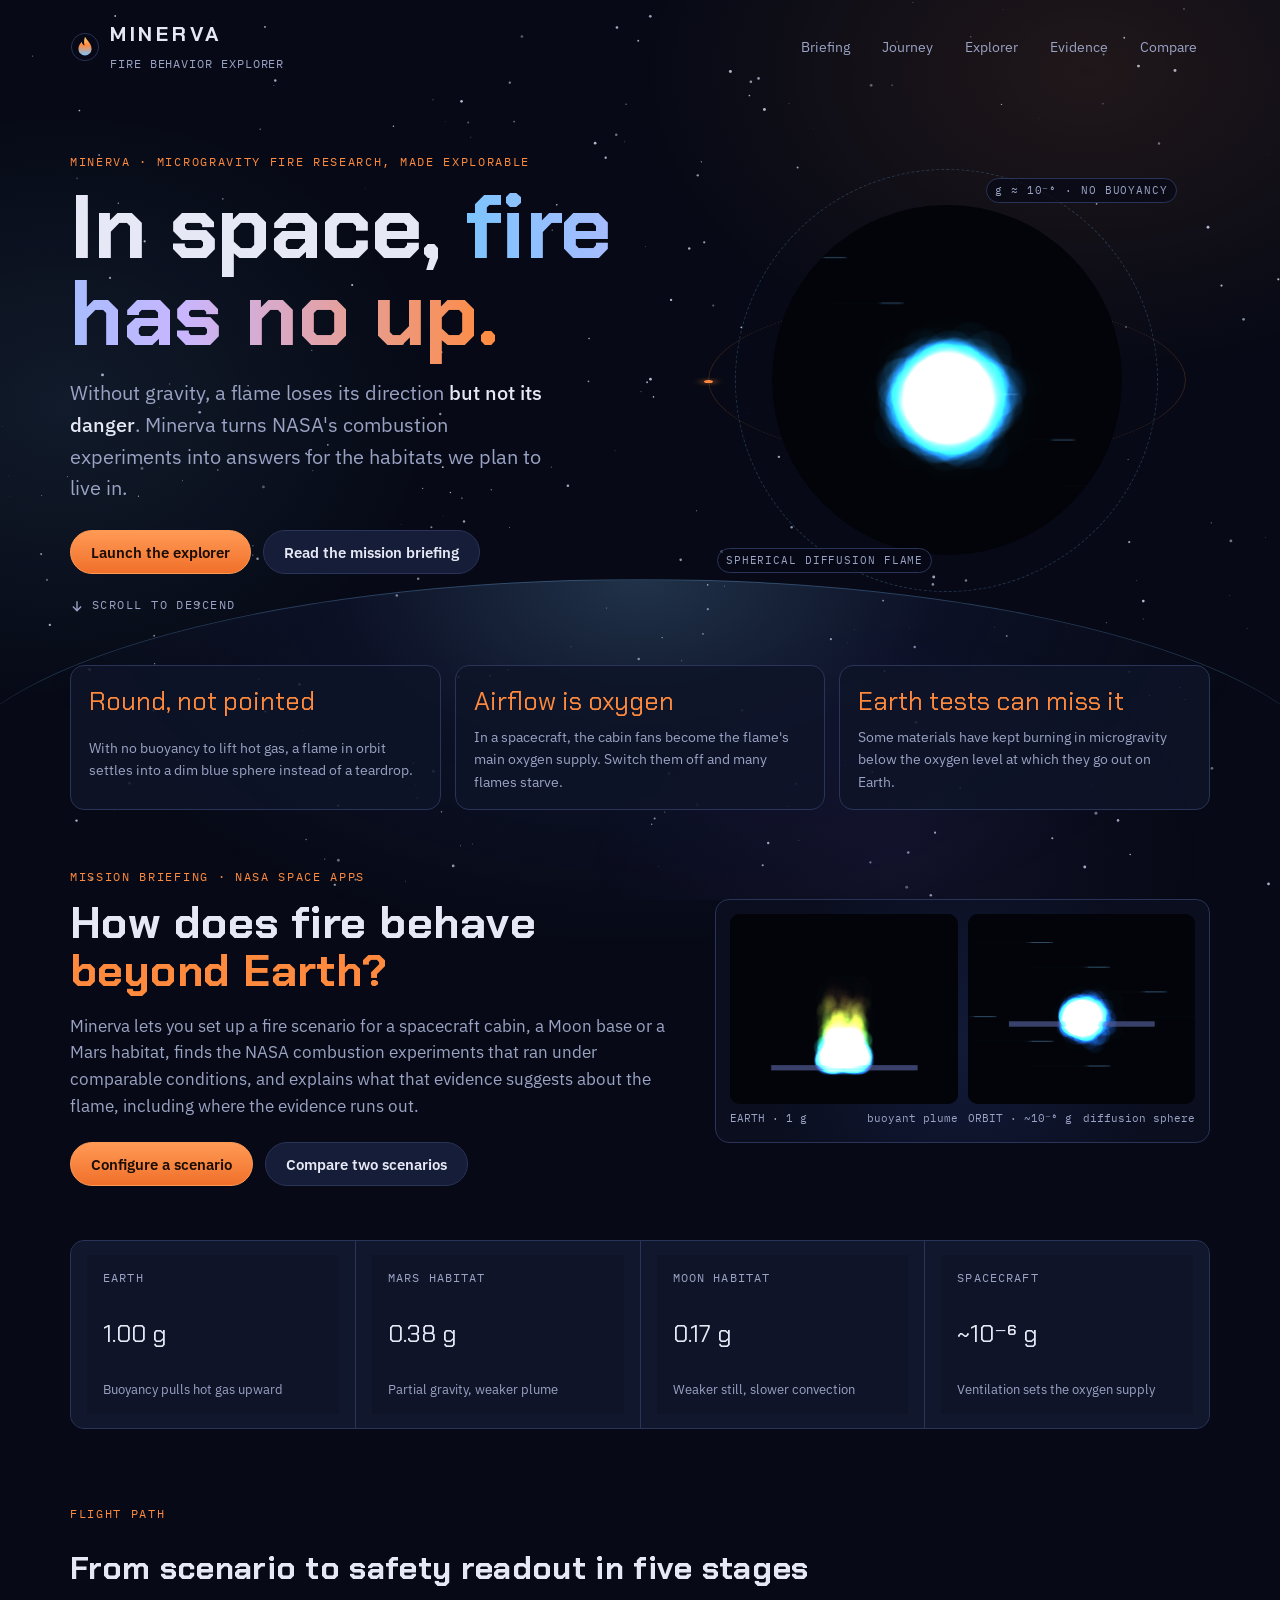
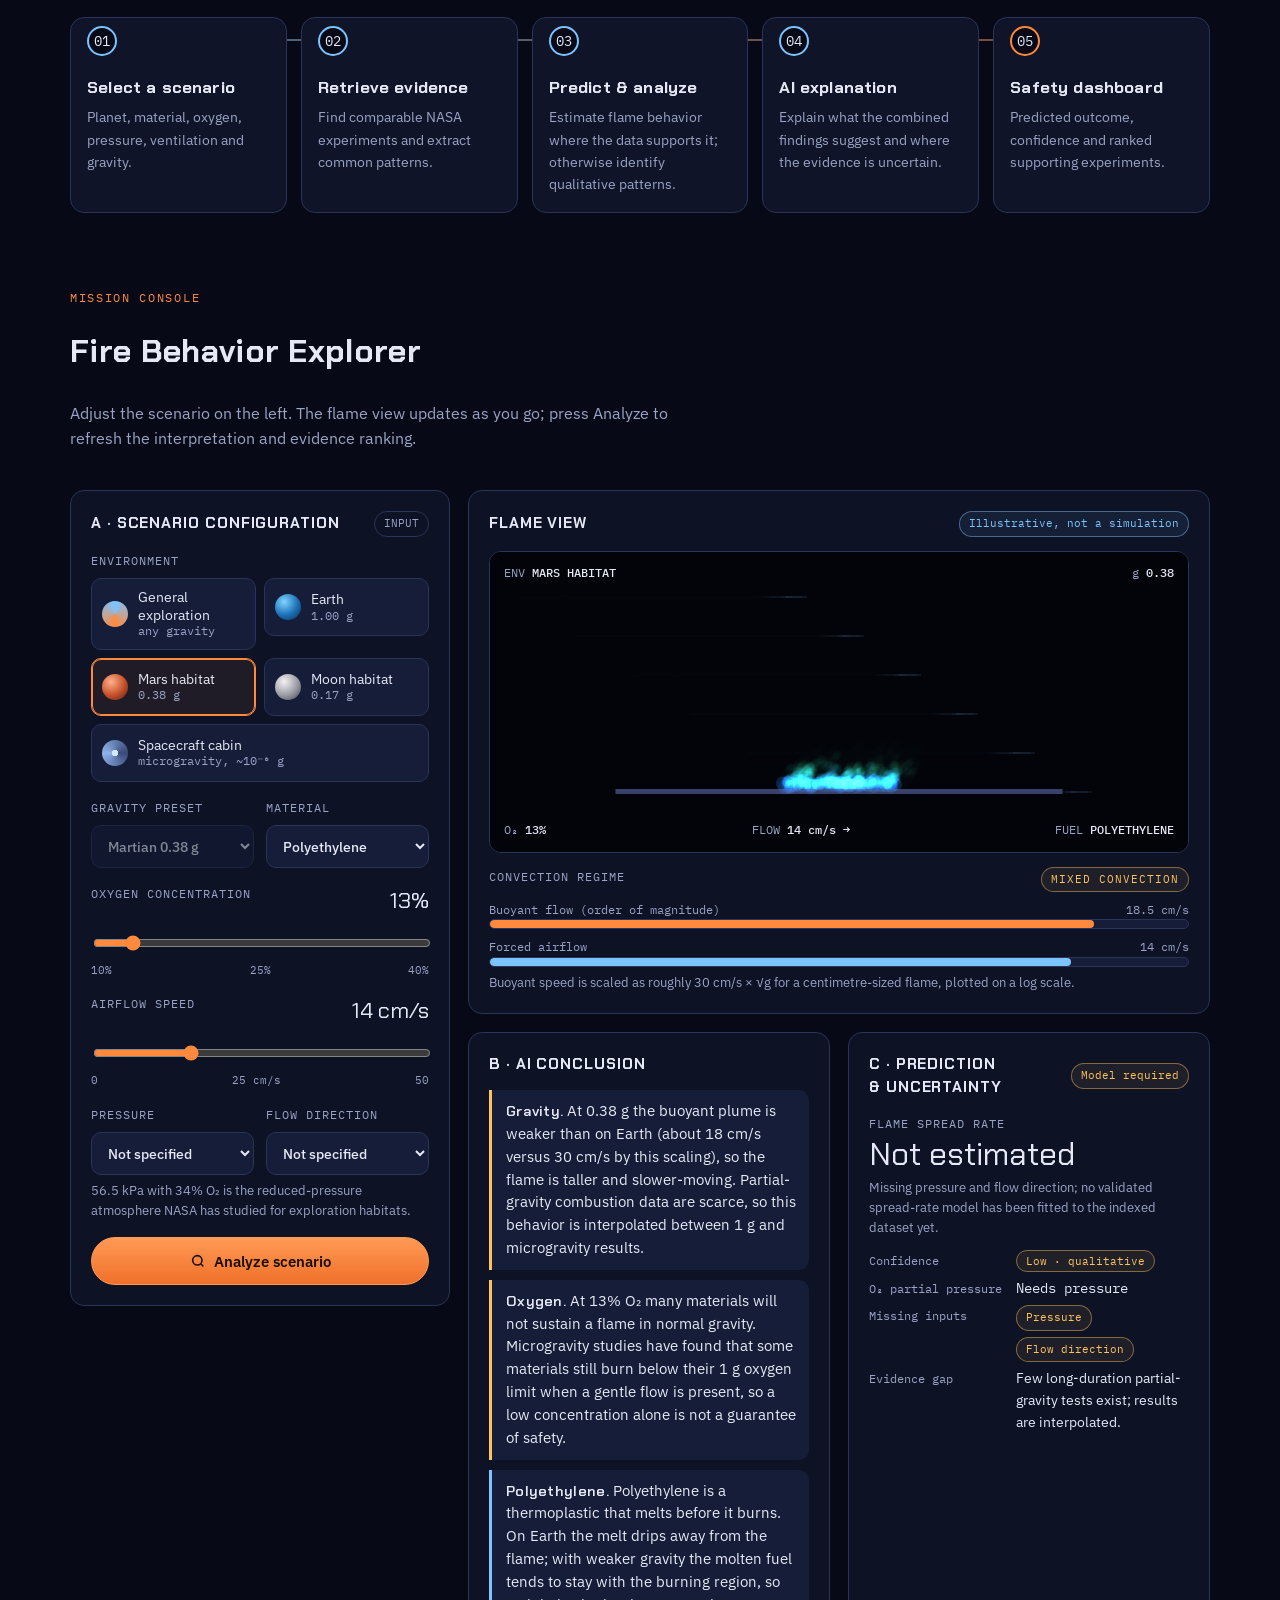
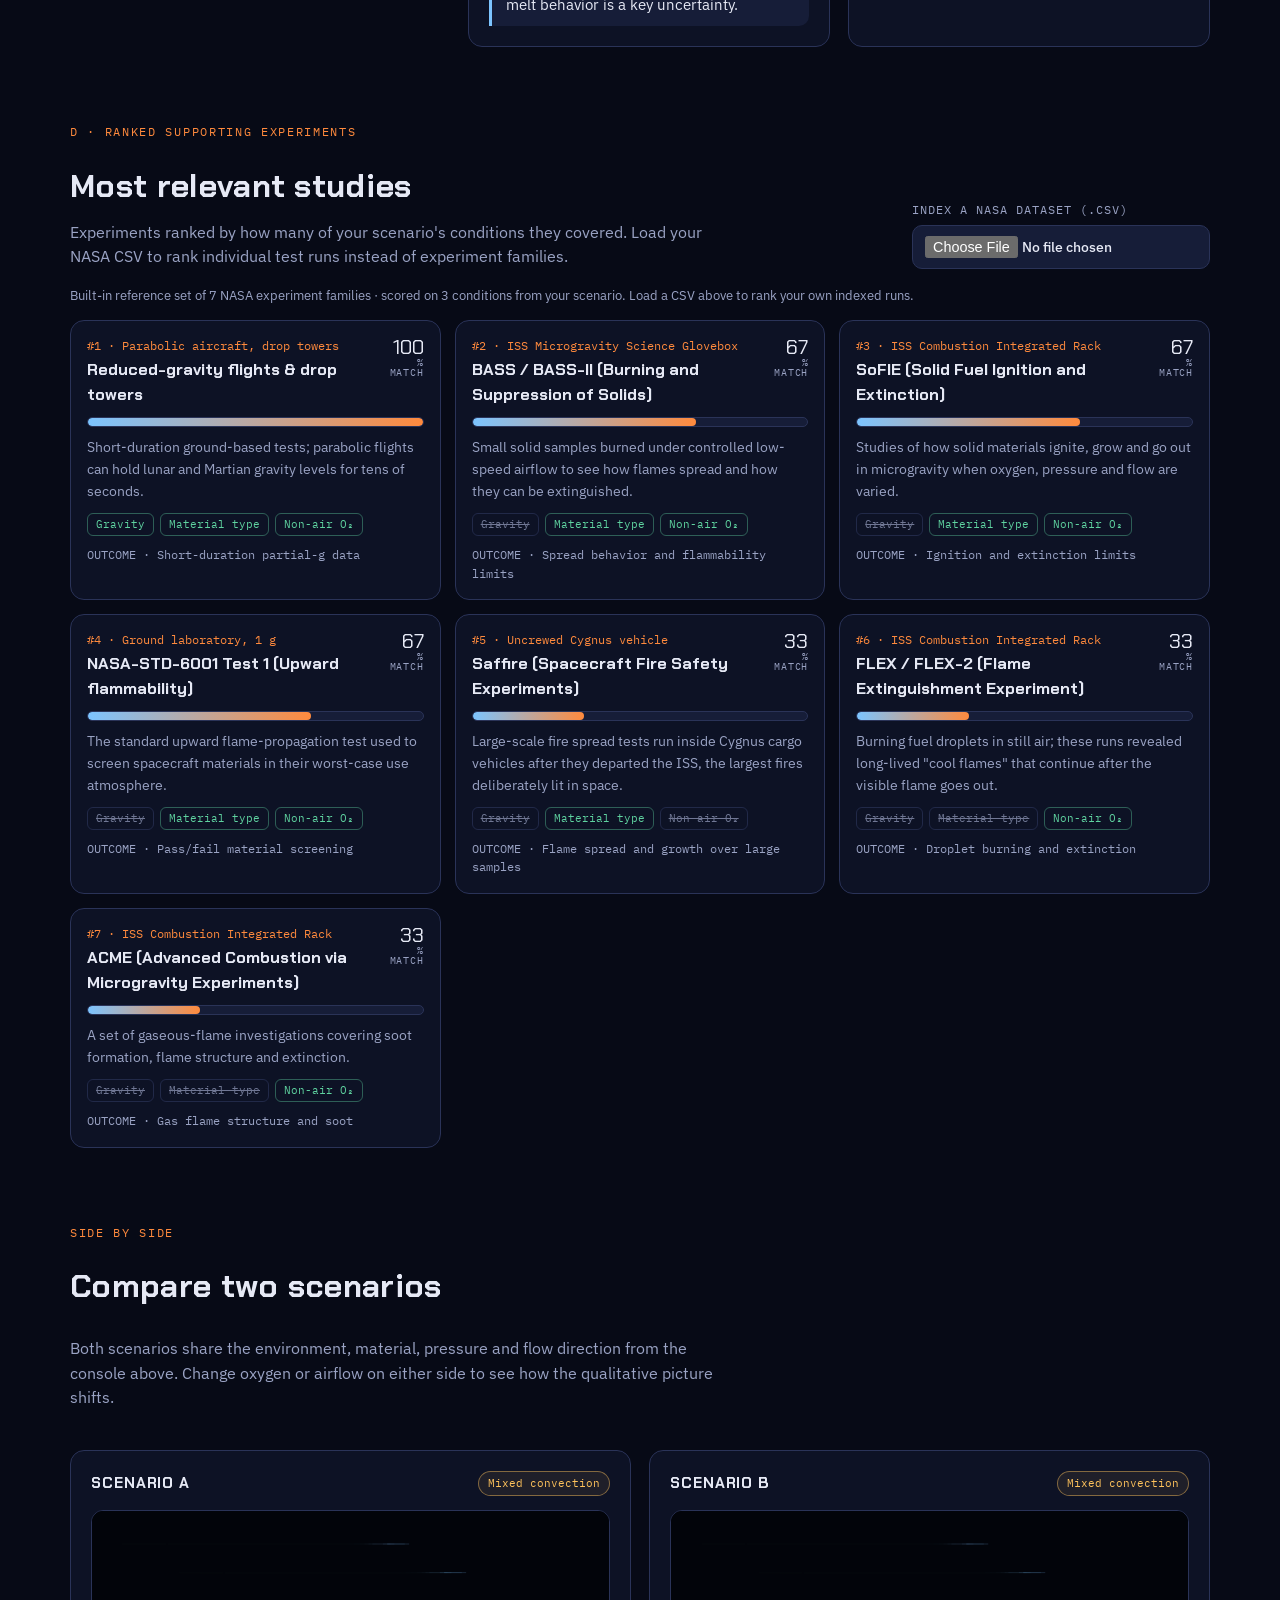
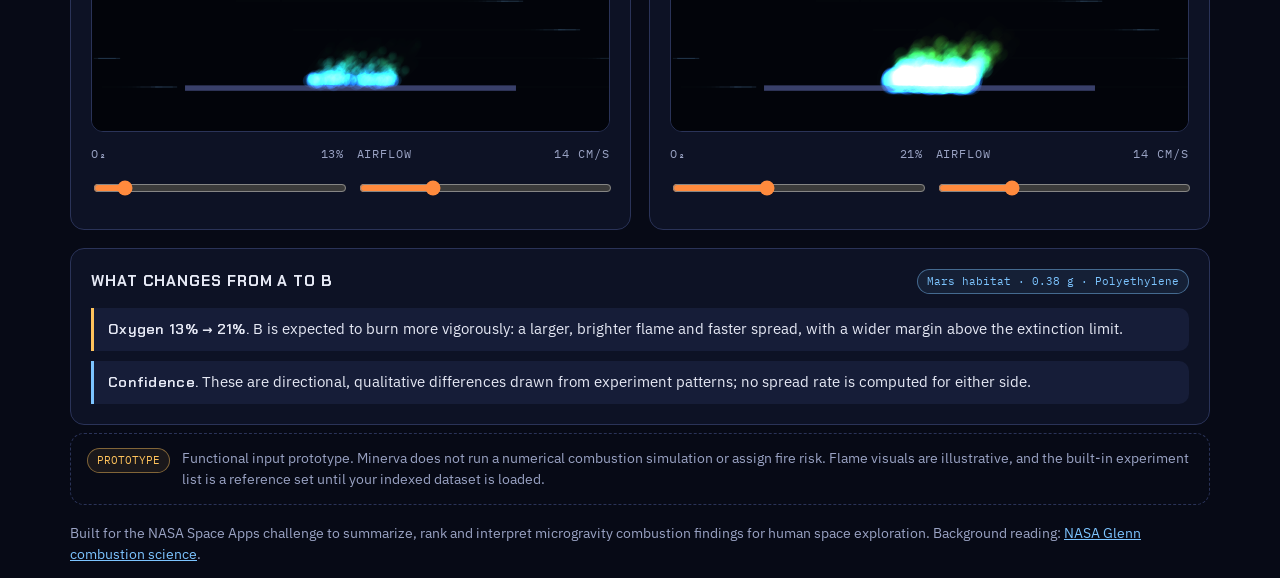
==== IGNIS website/index.html @ bf968550 "init" ====
<!DOCTYPE html>
<html lang="en">
<head>
<meta charset="utf-8">
<meta name="viewport" content="width=device-width, initial-scale=1">
<title>Minerva Fire Behavior Explorer</title>
<link rel="preconnect" href="https://fonts.googleapis.com">
<link rel="preconnect" href="https://fonts.gstatic.com" crossorigin>
<link href="https://fonts.googleapis.com/css2?family=Chakra+Petch:wght@500;600;700&family=IBM+Plex+Sans:wght@400;500;600&family=IBM+Plex+Mono:wght@400;500&display=swap" rel="stylesheet">
<link rel="stylesheet" href="css/styles.css">
</head>
<body>
<canvas id="stars" aria-hidden="true"></canvas>
<div class="nebula" aria-hidden="true"></div>

<header class="wrap">
  <nav class="nav" aria-label="Main">
    <a class="brand" href="#top" id="top">
      <svg width="30" height="30" viewBox="0 0 32 32" aria-hidden="true"><defs><linearGradient id="fg" x1="0" y1="1" x2="0" y2="0"><stop offset="0" stop-color="#7cc4ff"/><stop offset=".55" stop-color="#ff8a3d"/><stop offset="1" stop-color="#ffd27a"/></linearGradient></defs><circle cx="16" cy="16" r="14.5" fill="none" stroke="#2a3358"/><path d="M16 5c3 5 7 7.5 7 13a7 7 0 0 1-14 0c0-3.6 2-5.6 3.5-7.6.5 2.4 1.6 3.6 3 4.1C14.6 11.2 15 8 16 5z" fill="url(#fg)"/></svg>
      <span><b>MINERVA</b><br><small>FIRE BEHAVIOR EXPLORER</small></span>
    </a>
    <ul>
      <li><a href="#briefing">Briefing</a></li>
      <li><a href="#journey">Journey</a></li>
      <li><a href="#explorer">Explorer</a></li>
      <li><a href="#evidence">Evidence</a></li>
      <li><a href="#compare">Compare</a></li>
    </ul>
  </nav>
</header>

<main class="wrap">
  <section class="landing" id="landing" aria-labelledby="landing-h" style="padding-top:48px">
    <div class="horizon" aria-hidden="true"></div>
    <div>
      <p class="eyebrow">Minerva · Microgravity fire research, made explorable</p>
      <h1 id="landing-h">In space, <em>fire has no&nbsp;up.</em></h1>
      <p class="sub">Without gravity, a flame loses its direction <strong>but not its danger</strong>. Minerva turns NASA's combustion experiments into answers for the habitats we plan to live in.</p>
      <div class="hero-cta">
        <a class="btn primary" href="#explorer">Launch the explorer</a>
        <a class="btn" href="#briefing">Read the mission briefing</a>
      </div>
      <a class="scroll-cue" href="#briefing"><svg width="14" height="14" viewBox="0 0 24 24" fill="none" stroke="currentColor" stroke-width="2.4" aria-hidden="true"><path d="M12 4v16M5 13l7 7 7-7"/></svg>SCROLL TO DESCEND</a>
    </div>
    <div class="orbit-stage" role="img" aria-label="Animated spherical blue flame, the shape a flame takes in microgravity">
      <div class="ring r2"></div><div class="ring r1"></div><div class="ring r3"></div>
      <canvas id="landingFlame"></canvas>
      <span class="stage-label a">g ≈ 10⁻⁶ · NO BUOYANCY</span>
      <span class="stage-label b">SPHERICAL DIFFUSION FLAME</span>
    </div>
  </section>

  <div class="facts" role="list" aria-label="Why fire behaves differently in space">
    <div class="fact" role="listitem"><span class="n">Round, not pointed</span><p>With no buoyancy to lift hot gas, a flame in orbit settles into a dim blue sphere instead of a teardrop.</p></div>
    <div class="fact" role="listitem"><span class="n">Airflow is oxygen</span><p>In a spacecraft, the cabin fans become the flame's main oxygen supply. Switch them off and many flames starve.</p></div>
    <div class="fact" role="listitem"><span class="n">Earth tests can miss it</span><p>Some materials have kept burning in microgravity below the oxygen level at which they go out on Earth.</p></div>
  </div>

  <div class="hero" id="briefing">
    <div>
      <p class="eyebrow">Mission briefing · NASA Space Apps</p>
      <h2 class="h1like">How does fire behave <span>beyond Earth?</span></h2>
      <p class="lede">Minerva lets you set up a fire scenario for a spacecraft cabin, a Moon base or a Mars habitat, finds the NASA combustion experiments that ran under comparable conditions, and explains what that evidence suggests about the flame, including where the evidence runs out.</p>
      <div class="hero-cta">
        <a class="btn primary" href="#explorer">Configure a scenario</a>
        <a class="btn" href="#compare">Compare two scenarios</a>
      </div>
    </div>
    <div class="hero-viz" aria-label="Illustration comparing a candle-like flame on Earth with a spherical flame in microgravity">
      <figure><canvas id="heroEarth"></canvas><figcaption><span>EARTH · 1 g</span><span>buoyant plume</span></figcaption></figure>
      <figure><canvas id="heroMicro"></canvas><figcaption><span>ORBIT · ~10⁻⁶ g</span><span>diffusion sphere</span></figcaption></figure>
    </div>
  </div>

  <div class="telemetry" role="list" aria-label="Gravity presets">
    <div role="listitem"><div class="k">Earth</div><div class="v mono">1.00 g</div><div class="s">Buoyancy pulls hot gas upward</div></div>
    <div role="listitem"><div class="k">Mars habitat</div><div class="v mono">0.38 g</div><div class="s">Partial gravity, weaker plume</div></div>
    <div role="listitem"><div class="k">Moon habitat</div><div class="v mono">0.17 g</div><div class="s">Weaker still, slower convection</div></div>
    <div role="listitem"><div class="k">Spacecraft</div><div class="v mono">~10⁻⁶ g</div><div class="s">Ventilation sets the oxygen supply</div></div>
  </div>

  <section id="journey" aria-labelledby="journey-h">
    <div class="sec-head">
      <p class="eyebrow">Flight path</p>
      <h2 id="journey-h">From scenario to safety readout in five stages</h2>
    </div>
    <ol class="journey">
      <li><span class="node">01</span><h3>Select a scenario</h3><p>Planet, material, oxygen, pressure, ventilation and gravity.</p></li>
      <li><span class="node">02</span><h3>Retrieve evidence</h3><p>Find comparable NASA experiments and extract common patterns.</p></li>
      <li><span class="node">03</span><h3>Predict &amp; analyze</h3><p>Estimate flame behavior where the data supports it; otherwise identify qualitative patterns.</p></li>
      <li><span class="node">04</span><h3>AI explanation</h3><p>Explain what the combined findings suggest and where the evidence is uncertain.</p></li>
      <li><span class="node">05</span><h3>Safety dashboard</h3><p>Predicted outcome, confidence and ranked supporting experiments.</p></li>
    </ol>
  </section>

  <section id="explorer" aria-labelledby="explorer-h">
    <div class="sec-head">
      <p class="eyebrow">Mission console</p>
      <h2 id="explorer-h">Fire Behavior Explorer</h2>
      <p class="lede">Adjust the scenario on the left. The flame view updates as you go; press Analyze to refresh the interpretation and evidence ranking.</p>
    </div>

    <div class="console">
      <form class="panel" id="scenario" aria-labelledby="cfg-h">
        <div class="panel-title"><h3 id="cfg-h">A · Scenario configuration</h3><span class="tag">INPUT</span></div>

        <fieldset>
          <legend>Environment</legend>
          <div class="envs">
            <div class="env"><input type="radio" name="env" id="env-general" value="general"><label for="env-general"><span class="orb gen"></span><span>General exploration<small>any gravity</small></span></label></div>
            <div class="env"><input type="radio" name="env" id="env-earth" value="earth"><label for="env-earth"><span class="orb earth"></span><span>Earth<small>1.00 g</small></span></label></div>
            <div class="env"><input type="radio" name="env" id="env-mars" value="mars" checked><label for="env-mars"><span class="orb mars"></span><span>Mars habitat<small>0.38 g</small></span></label></div>
            <div class="env"><input type="radio" name="env" id="env-moon" value="moon"><label for="env-moon"><span class="orb moon"></span><span>Moon habitat<small>0.17 g</small></span></label></div>
            <div class="env" style="grid-column:1/-1"><input type="radio" name="env" id="env-craft" value="craft"><label for="env-craft"><span class="orb craft"></span><span>Spacecraft cabin<small>microgravity, ~10⁻⁶ g</small></span></label></div>
          </div>
        </fieldset>

        <div class="row">
          <div>
            <label class="lbl" for="gravity">Gravity preset</label>
            <select id="gravity" disabled>
              <option value="0.000001">Microgravity ~10⁻⁶ g</option>
              <option value="0.166">Lunar 0.17 g</option>
              <option value="0.38" selected>Martian 0.38 g</option>
              <option value="1">Earth 1.00 g</option>
            </select>
          </div>
          <div>
            <label class="lbl" for="material">Material</label>
            <select id="material">
              <option value="pe" selected>Polyethylene</option>
              <option value="pmma">PMMA (acrylic)</option>
              <option value="sibal">Cotton-fiberglass fabric</option>
              <option value="nomex">Nomex fabric</option>
              <option value="paper">Filter paper</option>
              <option value="silicone">Silicone rubber</option>
              <option value="droplet">Liquid fuel droplet</option>
              <option value="gas">Gaseous fuel jet</option>
            </select>
          </div>
        </div>

        <fieldset style="margin-top:16px">
          <label class="lbl" for="o2"><span>Oxygen concentration</span><span class="readout mono" id="o2v">13%</span></label>
          <input type="range" id="o2" min="10" max="40" step="1" value="13">
          <div class="scale"><span>10%</span><span>25%</span><span>40%</span></div>
        </fieldset>

        <fieldset>
          <label class="lbl" for="flow"><span>Airflow speed</span><span class="readout mono" id="flowv">14 cm/s</span></label>
          <input type="range" id="flow" min="0" max="50" step="1" value="14">
          <div class="scale"><span>0</span><span>25 cm/s</span><span>50</span></div>
        </fieldset>

        <div class="row">
          <div>
            <label class="lbl" for="pressure">Pressure</label>
            <select id="pressure">
              <option value="" selected>Not specified</option>
              <option value="101.3">101.3 kPa · 14.7 psi</option>
              <option value="70.3">70.3 kPa · 10.2 psi</option>
              <option value="56.5">56.5 kPa · 8.2 psi</option>
            </select>
          </div>
          <div>
            <label class="lbl" for="dir">Flow direction</label>
            <select id="dir">
              <option value="" selected>Not specified</option>
              <option value="concurrent">Concurrent (with spread)</option>
              <option value="opposed">Opposed (against spread)</option>
              <option value="quiescent">Quiescent (no forced flow)</option>
            </select>
          </div>
        </div>
        <p class="hint">56.5 kPa with 34% O₂ is the reduced-pressure atmosphere NASA has studied for exploration habitats.</p>

        <button type="submit" class="btn primary" id="analyze" style="margin-top:16px">
          <svg width="16" height="16" viewBox="0 0 24 24" fill="none" stroke="currentColor" stroke-width="2.4" aria-hidden="true"><circle cx="11" cy="11" r="7"/><path d="m20 20-3.5-3.5"/></svg>
          Analyze scenario
        </button>
      </form>

      <div class="right-col" id="results">
        <div class="panel">
          <div class="panel-title"><h3>Flame view</h3><span class="tag info">Illustrative, not a simulation</span></div>
          <div class="viewport">
            <canvas id="mainFlame"></canvas>
            <div class="hud">
              <div class="top"><span>ENV <b id="hudEnv">MARS HABITAT</b></span><span>g <b id="hudG">0.38</b></span></div>
              <div class="bot"><span>O₂ <b id="hudO2">13%</b></span><span>FLOW <b id="hudFlow">14 cm/s →</b></span><span>FUEL <b id="hudMat">POLYETHYLENE</b></span></div>
            </div>
          </div>
          <div class="regime">
            <div class="lbl" style="margin:0"><span>Convection regime</span><span class="tag" id="regimeTag">—</span></div>
            <div class="bars">
              <div><div class="lbl"><span>Buoyant flow (order of magnitude)</span><span class="mono" id="ubv">—</span></div><div class="bar"><i id="ubBar" style="background:var(--flame)"></i></div></div>
              <div><div class="lbl"><span>Forced airflow</span><span class="mono" id="ufv">—</span></div><div class="bar"><i id="ufBar" style="background:var(--plasma)"></i></div></div>
            </div>
            <p class="hint">Buoyant speed is scaled as roughly 30 cm/s × √g for a centimetre-sized flame, plotted on a log scale.</p>
          </div>
        </div>

        <div class="split">
          <div class="panel interp">
            <div class="panel-title"><h3>B · AI conclusion</h3><span class="tag warn stale">Inputs changed · re-run</span></div>
            <ul id="interp"></ul>
          </div>
          <div class="panel">
            <div class="panel-title"><h3>C · Prediction &amp; uncertainty</h3><span class="tag warn">Model required</span></div>
            <div id="predict-body">
              <div class="lbl" style="margin:0">Flame spread rate</div>
              <div class="big">Not estimated</div>
              <p class="hint" id="predReason" style="margin:0"></p>
              <dl class="kv">
                <dt>Confidence</dt><dd><span class="tag" id="confTag">—</span></dd>
                <dt>O₂ partial pressure</dt><dd class="mono" id="ppo2">—</dd>
                <dt>Missing inputs</dt><dd><div class="chips" id="missing"></div></dd>
                <dt>Evidence gap</dt><dd id="gap">—</dd>
              </dl>
            </div>
          </div>
        </div>
      </div>
    </div>
  </section>

  <section id="evidence" aria-labelledby="evidence-h">
    <div class="evidence-head">
      <div class="sec-head" style="margin:0">
        <p class="eyebrow">D · Ranked supporting experiments</p>
        <h2 id="evidence-h">Most relevant studies</h2>
        <p class="lede" style="margin:0">Experiments ranked by how many of your scenario's conditions they covered. Load your NASA CSV to rank individual test runs instead of experiment families.</p>
      </div>
      <div class="upload">
        <label class="lbl" for="csv" style="margin:0">Index a NASA dataset (.csv)</label>
        <input type="file" id="csv" accept=".csv,text/csv">
      </div>
    </div>
    <p class="source-note" id="sourceNote"></p>
    <div class="cards" id="cards"></div>
  </section>

  <section id="compare" aria-labelledby="compare-h">
    <div class="sec-head">
      <p class="eyebrow">Side by side</p>
      <h2 id="compare-h">Compare two scenarios</h2>
      <p class="lede">Both scenarios share the environment, material, pressure and flow direction from the console above. Change oxygen or airflow on either side to see how the qualitative picture shifts.</p>
    </div>
    <div class="compare">
      <div class="panel">
        <div class="panel-title"><h3>Scenario A</h3><span class="tag" id="cmpTagA">—</span></div>
        <div class="viewport"><canvas id="flameA"></canvas></div>
        <div class="cmp-controls">
          <div><label class="lbl" for="o2A"><span>O₂</span><span class="mono" id="o2Av">13%</span></label><input type="range" id="o2A" min="10" max="40" value="13"></div>
          <div><label class="lbl" for="flowA"><span>Airflow</span><span class="mono" id="flowAv">14 cm/s</span></label><input type="range" id="flowA" min="0" max="50" value="14"></div>
        </div>
      </div>
      <div class="panel">
        <div class="panel-title"><h3>Scenario B</h3><span class="tag" id="cmpTagB">—</span></div>
        <div class="viewport"><canvas id="flameB"></canvas></div>
        <div class="cmp-controls">
          <div><label class="lbl" for="o2B"><span>O₂</span><span class="mono" id="o2Bv">21%</span></label><input type="range" id="o2B" min="10" max="40" value="21"></div>
          <div><label class="lbl" for="flowB"><span>Airflow</span><span class="mono" id="flowBv">14 cm/s</span></label><input type="range" id="flowB" min="0" max="50" value="14"></div>
        </div>
      </div>
    </div>
    <div class="panel delta interp">
      <div class="panel-title"><h3>What changes from A to B</h3><span class="tag info" id="cmpEnv">—</span></div>
      <ul id="delta"></ul>
    </div>
  </section>
</main>

<footer class="wrap">
  <div class="disclaimer">
    <span class="tag warn">PROTOTYPE</span>
    <span>Functional input prototype. Minerva does not run a numerical combustion simulation or assign fire risk. Flame visuals are illustrative, and the built-in experiment list is a reference set until your indexed dataset is loaded.</span>
  </div>
  <p>Built for the NASA Space Apps challenge to summarize, rank and interpret microgravity combustion findings for human space exploration. Background reading: <a href="https://www.nasa.gov/glenn/research/combustion-science/">NASA Glenn combustion science</a>.</p>
</footer>

<script src="js/app.js"></script>
</body>
</html>
---- IGNIS website/css/styles.css ----
/* Layout idea: a mission-control console floating in deep space — telemetry strip, flight-path journey, then a two-column console (controls | viewport + readouts). */
:root{
  --void:#070a16;          /* page background, deep space */
  --hull:#0f1428;          /* panel fill */
  --hull-2:#161d38;        /* raised fill */
  --line:#2a3358;          /* panel borders */
  --ink:#e6e9f5;           /* primary text */
  --ink-dim:#9aa3c4;       /* secondary text */
  --flame:#ff8a3d;         /* accent: flame */
  --plasma:#7cc4ff;        /* accent: microgravity blue flame */
  --ok:#5fd3a0; --warn:#ffc35c; --crit:#ff6b6b;
  --font-display:"Chakra Petch","Segoe UI",system-ui,sans-serif;
  --font-body:"IBM Plex Sans","Segoe UI",system-ui,sans-serif;
  --font-mono:"IBM Plex Mono",ui-monospace,"SFMono-Regular",Consolas,monospace;
  --r:14px;
  color-scheme:dark;
}
*{box-sizing:border-box}
html,body{margin:0}
body{background:var(--void);color:var(--ink);font-family:var(--font-body);font-size:16px;line-height:1.55;overflow-x:hidden}
#stars{position:fixed;inset:0;width:100%;height:100%;z-index:0;pointer-events:none}
.nebula{position:fixed;inset:0;z-index:0;pointer-events:none;
  background:
   radial-gradient(60vw 40vw at 85% 8%, rgba(255,138,61,.10), transparent 60%),
   radial-gradient(50vw 40vw at 5% 45%, rgba(124,196,255,.09), transparent 60%),
   radial-gradient(40vw 30vw at 70% 95%, rgba(150,110,255,.08), transparent 60%);}
main,header,footer{position:relative;z-index:1}
.wrap{max-width:1180px;margin:0 auto;padding:0 20px}
a{color:var(--plasma)}
h1,h2,h3{font-family:var(--font-display);text-wrap:balance;margin:0;letter-spacing:.01em}
h2{font-size:clamp(1.5rem,2.6vw,2rem)}
h3{font-size:1.05rem}
.mono{font-family:var(--font-mono);font-variant-numeric:tabular-nums}
.eyebrow{font-family:var(--font-mono);font-size:.75rem;letter-spacing:.14em;text-transform:uppercase;color:var(--flame)}
.lede{color:var(--ink-dim);max-width:65ch}
:focus-visible{outline:2px solid var(--plasma);outline-offset:2px;border-radius:6px}

/* Nav */
.nav{display:flex;align-items:center;justify-content:space-between;gap:16px;padding:18px 0;flex-wrap:wrap}
.brand{display:flex;align-items:center;gap:10px;text-decoration:none;color:var(--ink)}
.brand b{font-family:var(--font-display);font-size:1.3rem;letter-spacing:.18em}
.brand small{font-family:var(--font-mono);color:var(--ink-dim);font-size:.72rem;letter-spacing:.08em}
.nav ul{display:flex;gap:6px;list-style:none;margin:0;padding:0;flex-wrap:wrap}
.nav ul a{color:var(--ink-dim);text-decoration:none;font-size:.9rem;padding:6px 12px;border-radius:999px;border:1px solid transparent}
.nav ul a:hover{color:var(--ink);border-color:var(--line)}

/* Hero */
.hero{display:grid;grid-template-columns:1.1fr .9fr;gap:40px;align-items:center;padding:36px 0 28px}
.hero h1{font-size:clamp(2.2rem,5vw,3.6rem);line-height:1.05}
.hero h1 span{color:var(--flame)}
.hero p{font-size:1.08rem}
.hero p.eyebrow{font-size:.75rem}
.hero-cta{display:flex;gap:12px;flex-wrap:wrap;margin-top:22px}
.btn{font:600 .95rem var(--font-body);border-radius:999px;padding:11px 20px;cursor:pointer;border:1px solid var(--line);background:var(--hull-2);color:var(--ink);text-decoration:none;display:inline-flex;align-items:center;gap:8px}
.btn:hover{border-color:var(--plasma)}
.btn.primary{background:linear-gradient(180deg,#ff9a55,#f0702a);border-color:#ff9a55;color:#1a0d04}
.btn.primary:hover{filter:brightness(1.08)}
.hero-viz{background:radial-gradient(circle at 50% 60%,#121a38,#0a0e1f 70%);border:1px solid var(--line);border-radius:var(--r);padding:14px;display:grid;grid-template-columns:1fr 1fr;gap:10px}
.hero-viz figure{margin:0}
.hero-viz canvas{width:100%;height:190px;display:block;border-radius:10px;background:#05070f}
.hero-viz figure{min-width:0}
.hero-viz figcaption{font-family:var(--font-mono);font-size:.7rem;color:var(--ink-dim);margin-top:6px;display:flex;flex-wrap:wrap;justify-content:space-between;gap:2px 8px}

/* Telemetry strip */
.telemetry{display:grid;grid-template-columns:repeat(4,1fr);gap:1px;background:var(--line);border:1px solid var(--line);border-radius:var(--r);overflow:hidden;margin:26px 0 8px}
.telemetry div{background:rgba(15,20,40,.9);padding:14px 16px}
.telemetry .k{font-family:var(--font-mono);font-size:.72rem;letter-spacing:.1em;text-transform:uppercase;color:var(--ink-dim)}
.telemetry .v{font-family:var(--font-display);font-size:1.5rem}
.telemetry .s{font-size:.82rem;color:var(--ink-dim)}


/* Landing */
.landing{position:relative;display:grid;grid-template-columns:1.05fr .95fr;gap:32px;align-items:center;padding:48px 0 40px;min-height:560px}
.landing h1{font-size:clamp(2.8rem,7.2vw,5.6rem);line-height:.98;letter-spacing:-.005em}
.landing h1 em{font-style:normal;background:linear-gradient(90deg,var(--plasma),#c9b6ff 45%,var(--flame));-webkit-background-clip:text;background-clip:text;color:transparent}
.landing .sub{font-size:clamp(1.05rem,1.6vw,1.3rem);color:var(--ink-dim);max-width:40ch;margin:18px 0 26px}
.landing .sub strong{color:var(--ink);font-weight:500}
.orbit-stage{position:relative;aspect-ratio:1/1;width:min(100%,460px);justify-self:center}
.orbit-stage canvas{position:absolute;inset:12%;width:76%;height:76%;border-radius:50%}
.ring{position:absolute;border-radius:50%;border:1px solid rgba(124,196,255,.22)}
.ring.r1{inset:4%;border-style:dashed;animation:spin 60s linear infinite}
.ring.r2{inset:-2%;border-color:rgba(255,138,61,.18);transform:rotateX(70deg)}
.ring.r2::after{content:"";position:absolute;width:9px;height:9px;border-radius:50%;background:var(--flame);box-shadow:0 0 12px var(--flame);top:50%;left:-5px}
.ring.r3{inset:18%;border-color:rgba(124,196,255,.12)}
.stage-label{position:absolute;font-family:var(--font-mono);font-size:.7rem;color:var(--ink-dim);letter-spacing:.08em;background:rgba(7,10,22,.75);padding:3px 8px;border:1px solid var(--line);border-radius:999px}
.stage-label.a{top:6%;right:0}.stage-label.b{bottom:8%;left:0}
@keyframes spin{to{transform:rotate(360deg)}}
.horizon{position:absolute;left:50%;bottom:-340px;width:1400px;height:420px;transform:translateX(-50%);border-radius:50%;
  background:radial-gradient(ellipse at 50% 0%,rgba(124,196,255,.22),rgba(30,40,90,.25) 30%,transparent 62%);border-top:1px solid rgba(124,196,255,.25);pointer-events:none;z-index:-1}
.facts{display:grid;grid-template-columns:repeat(3,1fr);gap:14px;margin:6px 0 10px;position:relative}
.fact{background:rgba(15,20,40,.85);border:1px solid var(--line);border-radius:var(--r);padding:16px 18px;display:grid;gap:4px}
.fact .n{font-family:var(--font-display);font-size:1.6rem;color:var(--flame)}
.fact p{margin:0;font-size:.9rem;color:var(--ink-dim)}
.scroll-cue{display:inline-flex;align-items:center;gap:8px;font-family:var(--font-mono);font-size:.75rem;letter-spacing:.12em;color:var(--ink-dim);text-decoration:none;margin-top:22px}
.scroll-cue:hover{color:var(--ink)}
.hero h2.h1like{font-size:clamp(1.9rem,4vw,2.8rem);line-height:1.08}
.hero h2.h1like span{color:var(--flame)}
@media (max-width:980px){.landing{grid-template-columns:1fr;min-height:0}.facts{grid-template-columns:1fr}}
@media (prefers-reduced-motion:reduce){.ring{animation:none!important}}

section{padding:56px 0 8px}
.sec-head{display:grid;gap:8px;margin-bottom:24px}

/* Journey */
.journey{list-style:none;margin:0;padding:0;display:grid;grid-template-columns:repeat(5,1fr);gap:14px;position:relative}
.journey::before{content:"";position:absolute;left:4%;right:4%;top:22px;height:2px;background:linear-gradient(90deg,var(--plasma),var(--flame));opacity:.5}
.journey li{position:relative;background:var(--hull);border:1px solid var(--line);border-radius:var(--r);padding:56px 16px 16px}
.journey .node{position:absolute;top:8px;left:16px;width:30px;height:30px;border-radius:50%;display:grid;place-items:center;background:var(--void);border:2px solid var(--plasma);font-family:var(--font-mono);font-size:.85rem}
.journey li:last-child .node{border-color:var(--flame)}
.journey h3{margin-bottom:6px}
.journey p{margin:0;font-size:.9rem;color:var(--ink-dim)}

/* Console */
.console{display:grid;grid-template-columns:380px 1fr;gap:18px;align-items:start}
.panel{background:rgba(15,20,40,.92);border:1px solid var(--line);border-radius:var(--r);padding:20px}
.panel-title{display:flex;align-items:center;justify-content:space-between;gap:10px;margin-bottom:14px}
.panel-title h3{font-size:.95rem;letter-spacing:.06em;text-transform:uppercase}
.tag{font-family:var(--font-mono);font-size:.7rem;padding:3px 9px;border-radius:999px;border:1px solid var(--line);color:var(--ink-dim);white-space:nowrap}
.tag.warn{color:var(--warn);border-color:rgba(255,195,92,.45);background:rgba(255,195,92,.08)}
.tag.ok{color:var(--ok);border-color:rgba(95,211,160,.45);background:rgba(95,211,160,.08)}
.tag.crit{color:var(--crit);border-color:rgba(255,107,107,.45);background:rgba(255,107,107,.08)}
.tag.info{color:var(--plasma);border-color:rgba(124,196,255,.45);background:rgba(124,196,255,.08)}

fieldset{border:0;margin:0 0 16px;padding:0}
legend,.lbl{font-size:.78rem;font-family:var(--font-mono);letter-spacing:.08em;text-transform:uppercase;color:var(--ink-dim);margin-bottom:8px;padding:0;display:flex;justify-content:space-between;width:100%}
.envs{display:grid;grid-template-columns:1fr 1fr;gap:8px}
.env{position:relative}
.env input{position:absolute;opacity:0;pointer-events:none}
.env label{display:flex;align-items:center;gap:10px;padding:10px;border:1px solid var(--line);border-radius:10px;background:var(--hull-2);cursor:pointer;font-size:.88rem;line-height:1.25;min-height:58px}
.env label:hover{border-color:#41508a}
.env input:checked + label{border-color:var(--flame);box-shadow:0 0 0 1px var(--flame) inset;background:rgba(255,138,61,.08)}
.env input:focus-visible + label{outline:2px solid var(--plasma);outline-offset:2px}
.env label small{display:block;font-family:var(--font-mono);color:var(--ink-dim);font-size:.72rem}
.orb{width:26px;height:26px;border-radius:50%;flex:none}
.orb.gen{background:conic-gradient(var(--plasma),var(--flame),var(--plasma))}
.orb.earth{background:radial-gradient(circle at 35% 30%,#7fd4ff,#1b6fb5 55%,#0b2f57)}
.orb.mars{background:radial-gradient(circle at 35% 30%,#ffb08a,#c4502a 55%,#5a1d0d)}
.orb.moon{background:radial-gradient(circle at 35% 30%,#f2f2f2,#9a9aa5 55%,#3f3f48)}
.orb.craft{background:radial-gradient(circle at 50% 50%,#cfe9ff 0 18%,transparent 19%),conic-gradient(from 90deg,#3a4a7a,#8fb3e8,#3a4a7a);}
.row{display:grid;grid-template-columns:1fr 1fr;gap:12px}
select,input[type=file]{width:100%;font:500 .9rem var(--font-body);color:var(--ink);background:var(--hull-2);border:1px solid var(--line);border-radius:10px;padding:10px 12px}
select:disabled{opacity:.55}
.readout{font-family:var(--font-display);font-size:1.4rem;text-transform:none;letter-spacing:0;color:var(--ink)}
input[type=range]{width:100%;accent-color:var(--flame);height:28px;cursor:pointer}
.scale{display:flex;justify-content:space-between;font-family:var(--font-mono);font-size:.68rem;color:var(--ink-dim);margin-top:-2px}
.hint{font-size:.8rem;color:var(--ink-dim);margin:6px 0 0}
#analyze{width:100%;justify-content:center;margin-top:4px;padding:13px}

.viewport{position:relative;border-radius:12px;overflow:hidden;border:1px solid var(--line);background:#04060d}
.viewport canvas{width:100%;height:300px;display:block}
.hud{position:absolute;inset:0;pointer-events:none;padding:12px 14px;display:flex;flex-direction:column;justify-content:space-between;font-family:var(--font-mono);font-size:.74rem;color:var(--ink-dim)}
.hud .top,.hud .bot{display:flex;justify-content:space-between;gap:8px;flex-wrap:wrap}
.hud b{color:var(--ink);font-weight:500}
.right-col{display:grid;gap:18px}
.split{display:grid;grid-template-columns:1fr 1fr;gap:18px}

.regime{margin-top:14px}
.bar{height:10px;border-radius:999px;background:var(--hull-2);border:1px solid var(--line);position:relative;overflow:hidden}
.bar i{position:absolute;top:0;bottom:0;left:0;border-radius:999px}
.bars{display:grid;gap:8px;margin-top:8px}
.bars .lbl{margin:0;text-transform:none;letter-spacing:0;font-size:.78rem}

.interp ul{margin:0;padding:0;list-style:none;display:grid;gap:10px}
.interp li{padding:10px 12px 10px 14px;border-left:3px solid var(--plasma);background:var(--hull-2);border-radius:0 10px 10px 0;font-size:.92rem}
.interp li.w{border-left-color:var(--warn)}
.interp li.c{border-left-color:var(--crit)}
.interp li strong{font-family:var(--font-display);font-weight:600;letter-spacing:.02em}
.stale{display:none}
.is-stale .stale{display:inline-block}
.is-stale .interp ul,.is-stale #predict-body{opacity:.45;transition:opacity .2s}

.big{font-family:var(--font-display);font-size:2rem;line-height:1.1;margin:4px 0 6px}
.kv{display:grid;grid-template-columns:auto 1fr;gap:6px 14px;font-size:.88rem;margin-top:12px}
.kv dt{color:var(--ink-dim);font-family:var(--font-mono);font-size:.76rem;padding-top:2px}
.kv dd{margin:0}
.chips{display:flex;flex-wrap:wrap;gap:6px}

/* Evidence */
.evidence-head{display:flex;justify-content:space-between;align-items:end;gap:16px;flex-wrap:wrap;margin-bottom:16px}
.upload{display:grid;gap:6px;min-width:260px}
.cards{display:grid;grid-template-columns:repeat(auto-fill,minmax(300px,1fr));gap:14px}
.card{background:rgba(15,20,40,.92);border:1px solid var(--line);border-radius:var(--r);padding:16px;display:grid;gap:10px;align-content:start}
.card-top{display:flex;justify-content:space-between;gap:10px;align-items:start}
.rank{font-family:var(--font-mono);font-size:.72rem;color:var(--flame)}
.card h4{margin:2px 0 0;font-family:var(--font-display);font-size:1.02rem}
.card p{margin:0;font-size:.88rem;color:var(--ink-dim)}
.score{font-family:var(--font-display);font-size:1.3rem;text-align:right;line-height:1}
.score small{display:block;font-family:var(--font-mono);font-size:.64rem;color:var(--ink-dim);letter-spacing:.08em}
.match{font-family:var(--font-mono);font-size:.7rem;padding:2px 8px;border-radius:6px;border:1px solid var(--line)}
.match.y{color:var(--ok);border-color:rgba(95,211,160,.4)}
.match.n{color:var(--ink-dim);text-decoration:line-through;opacity:.7}
.source-note{font-size:.84rem;color:var(--ink-dim);margin:0 0 14px}

/* Compare */
.compare{display:grid;grid-template-columns:1fr 1fr;gap:18px}
.compare .viewport canvas{height:220px}
.cmp-controls{display:grid;grid-template-columns:1fr 1fr;gap:12px;margin-top:12px}
.delta{margin-top:18px}

footer{padding:56px 0 40px;color:var(--ink-dim);font-size:.85rem}
.disclaimer{border:1px dashed var(--line);border-radius:var(--r);padding:14px 16px;display:flex;gap:12px;align-items:start;margin-bottom:18px}

@media (max-width:980px){
  .hero{grid-template-columns:1fr}
  .console{grid-template-columns:1fr}
  .journey{grid-template-columns:1fr 1fr}
  .journey::before{display:none}
  .telemetry{grid-template-columns:1fr 1fr}
}
@media (max-width:640px){
  .split,.compare,.row,.cmp-controls{grid-template-columns:1fr}
  .journey{grid-template-columns:1fr}
  .envs{grid-template-columns:1fr}
  .hero-viz canvas{height:150px}
}
@media (prefers-reduced-motion:reduce){*{scroll-behavior:auto!important;transition:none!important}}
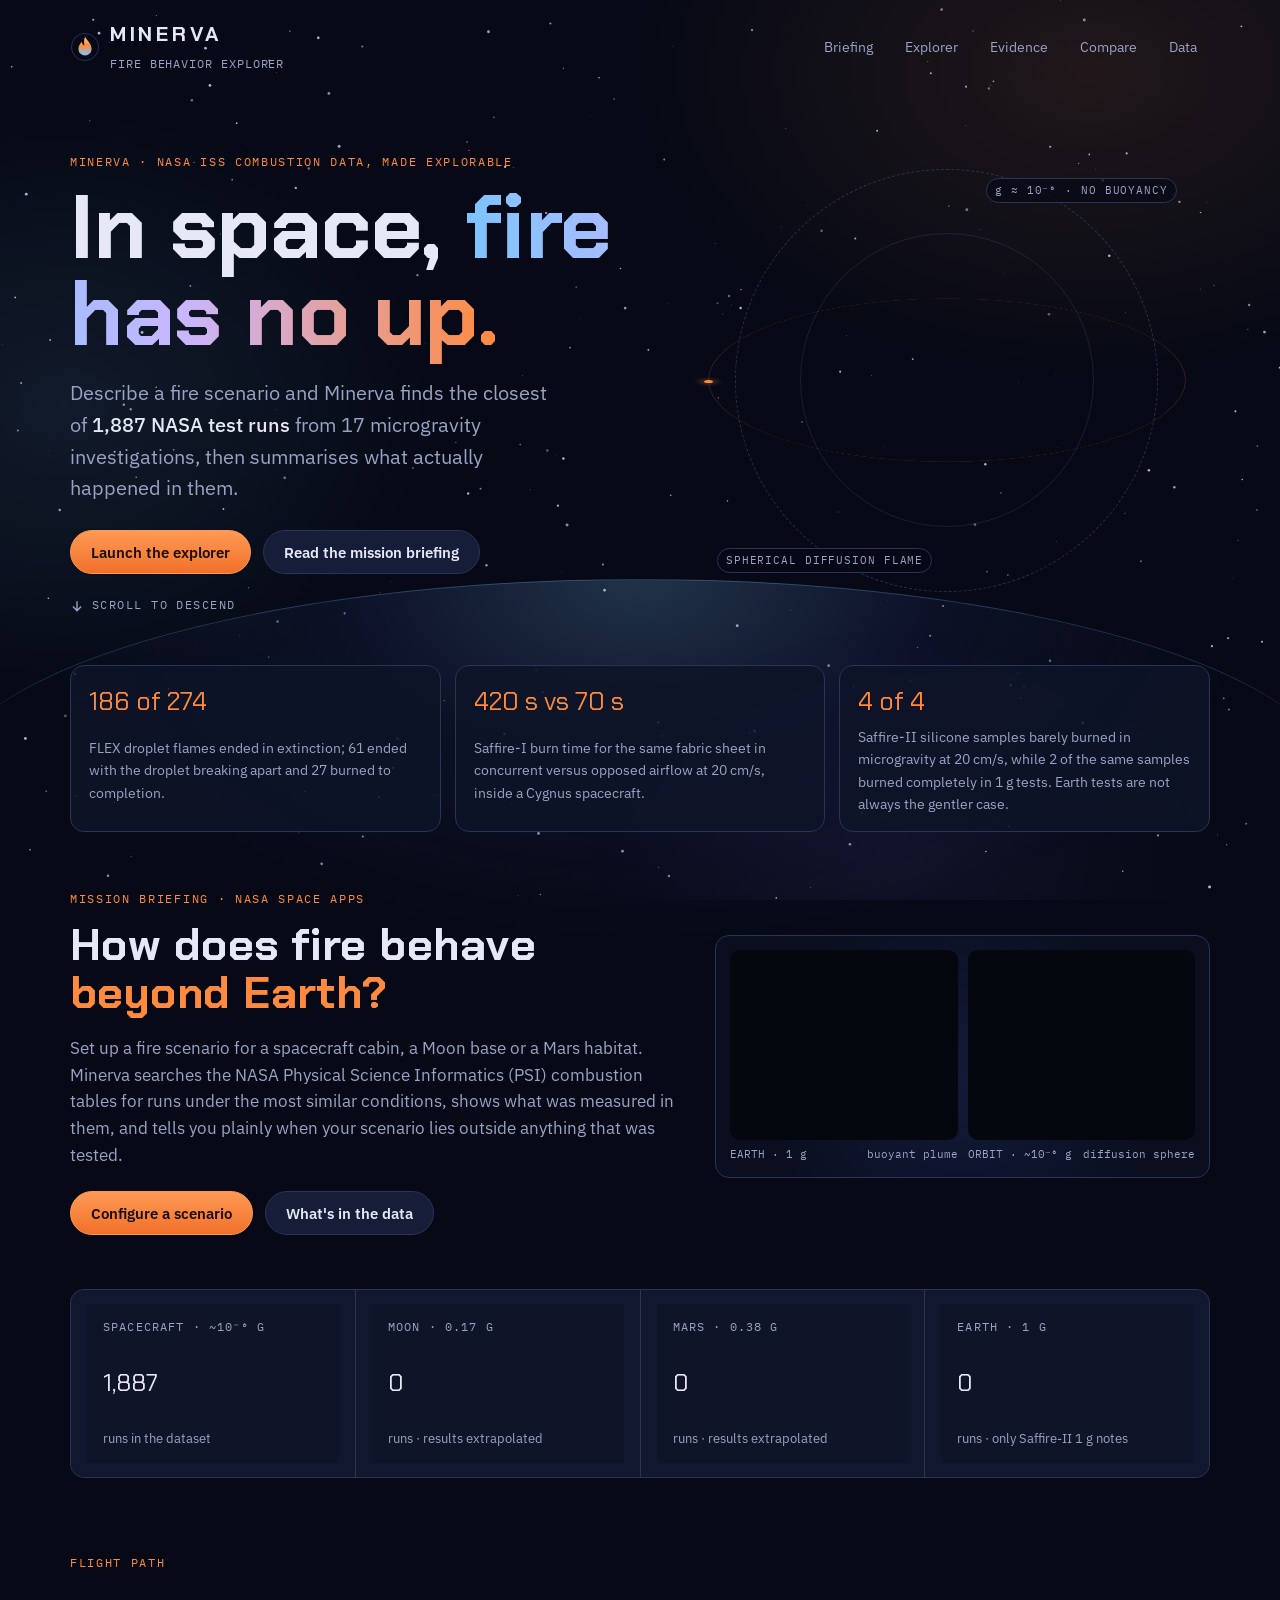
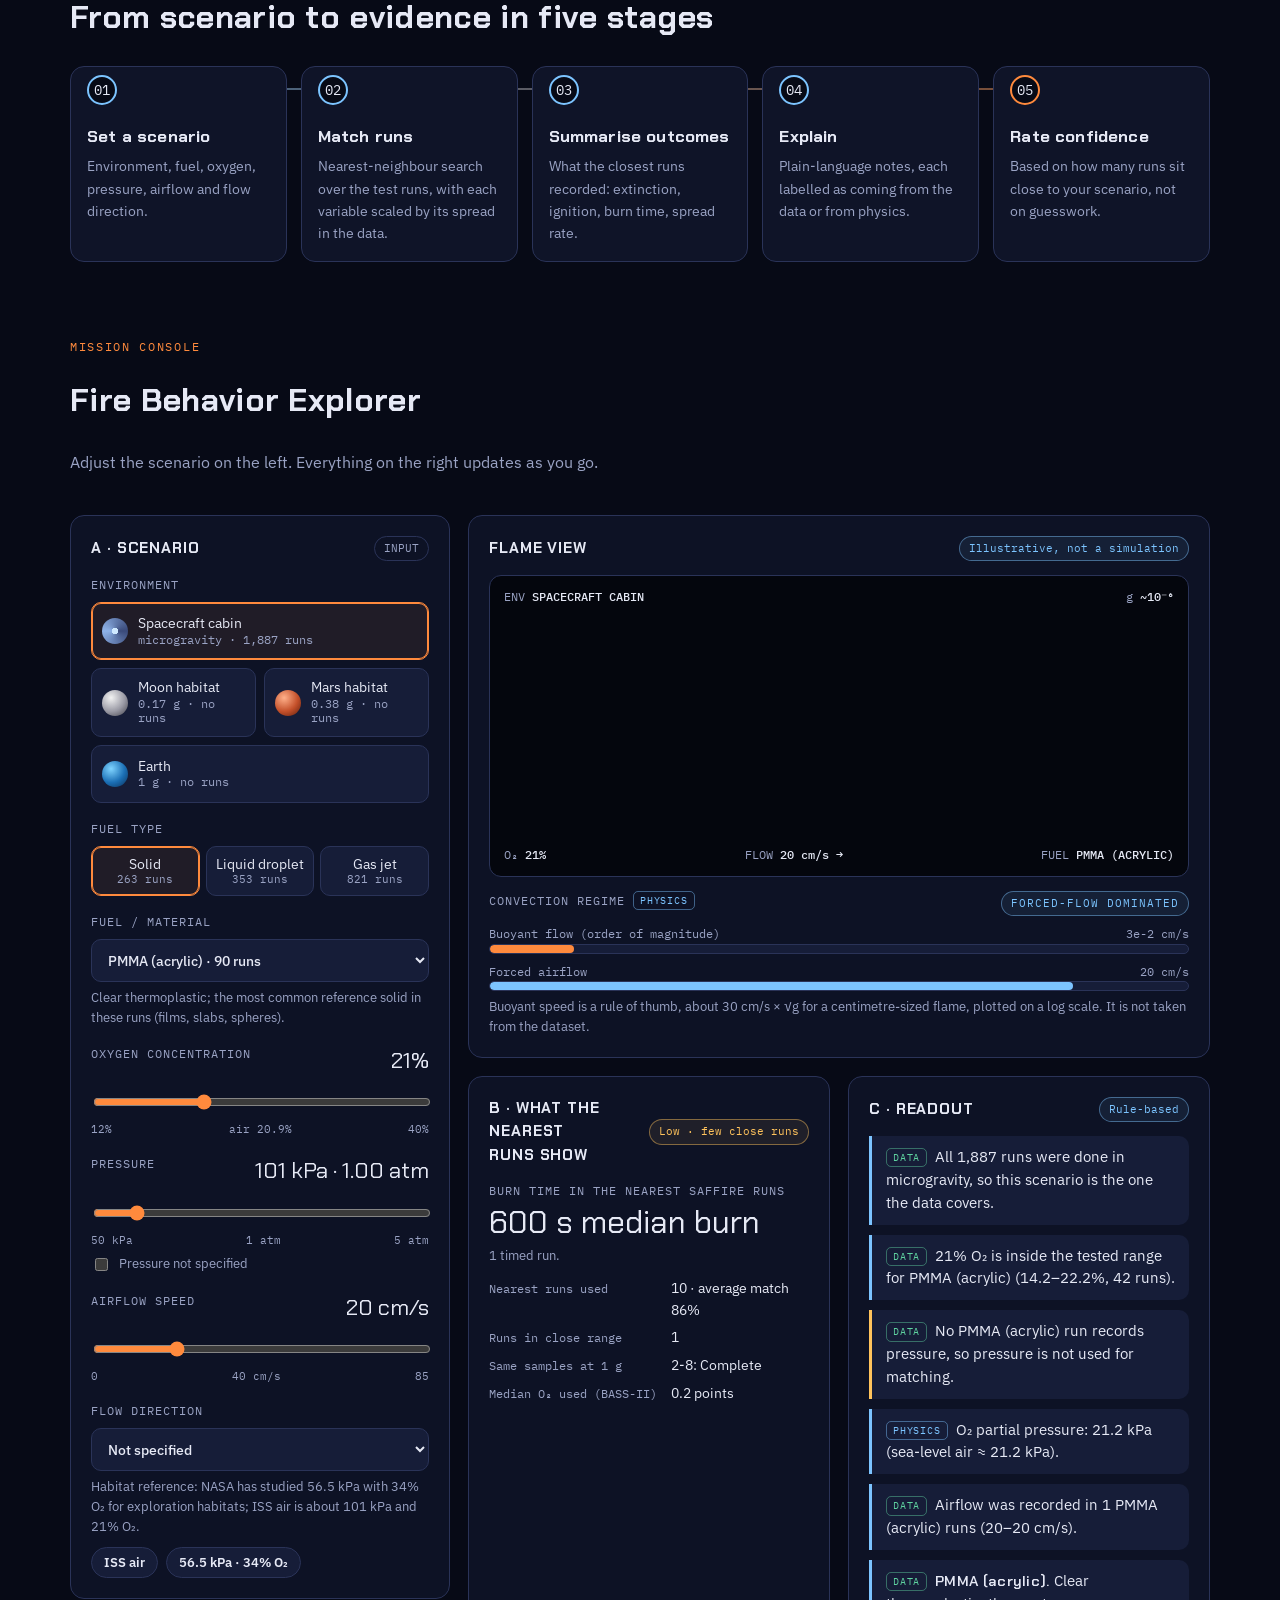
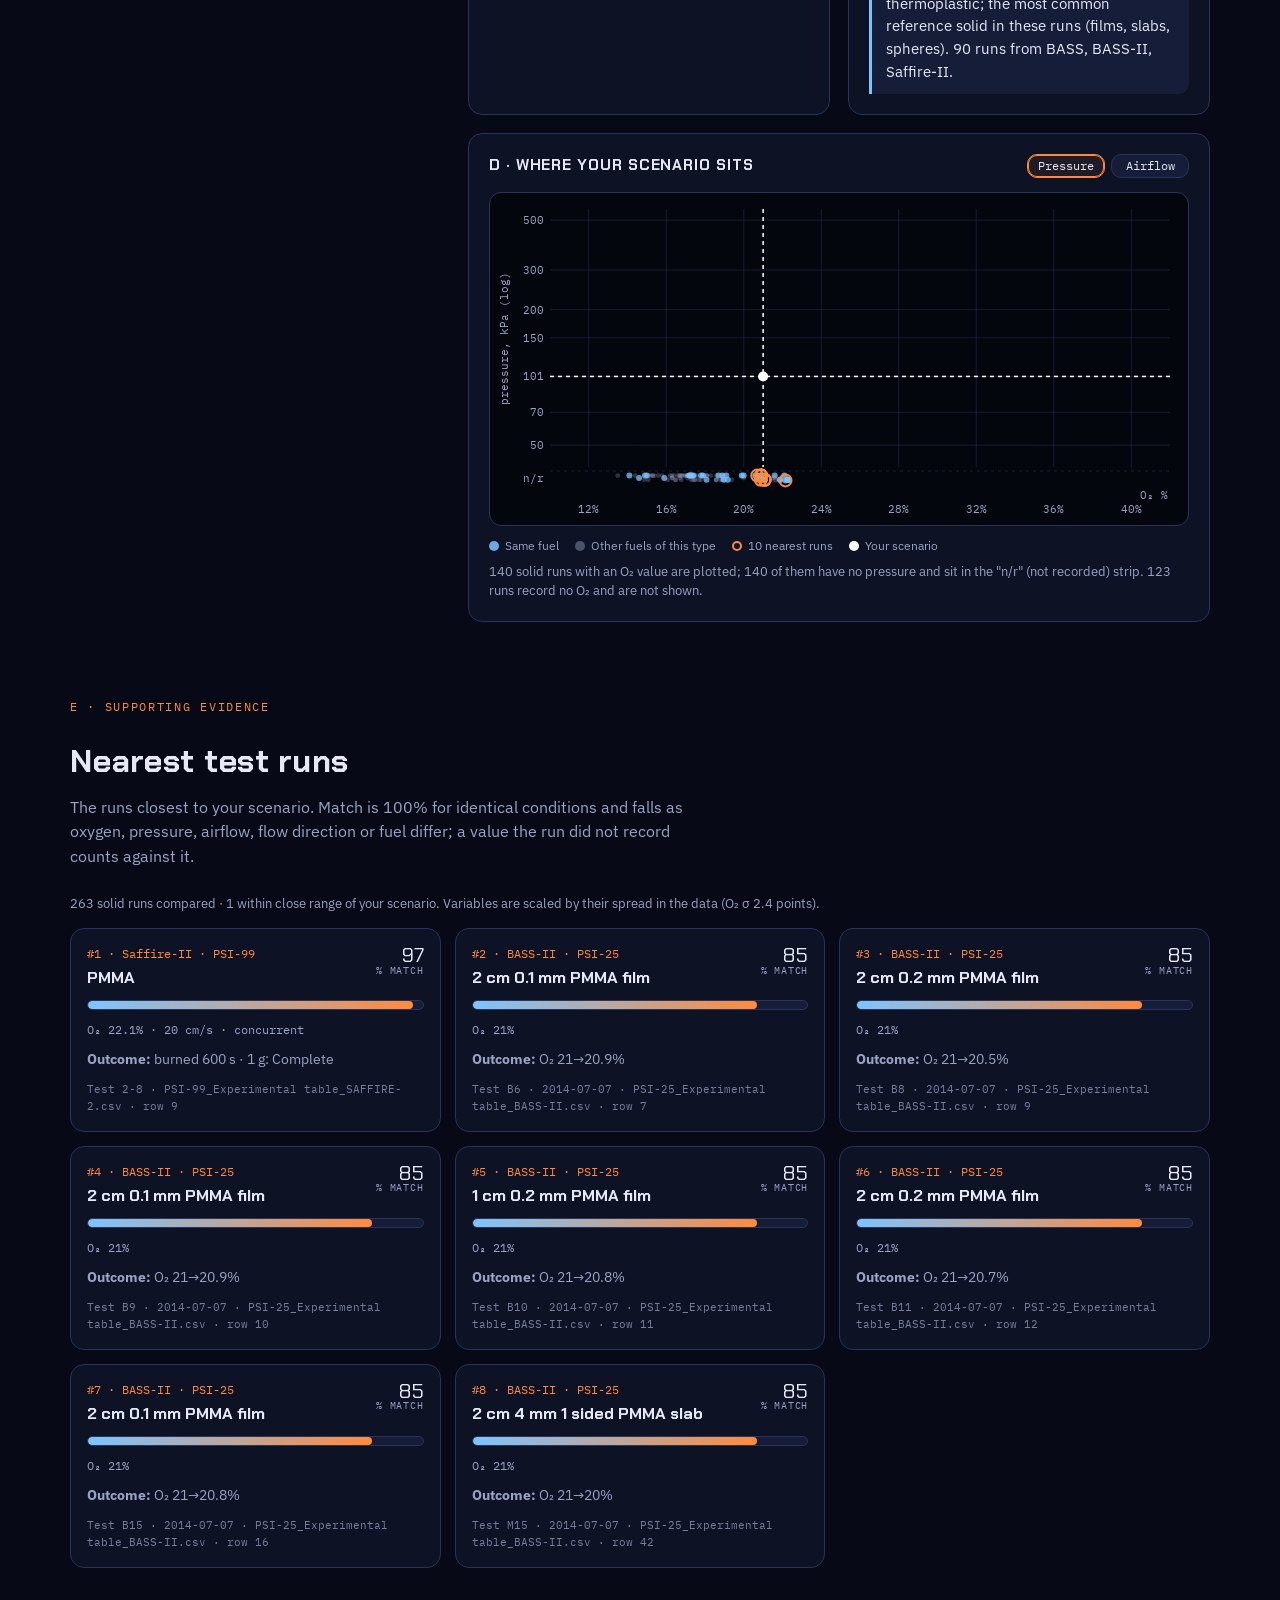
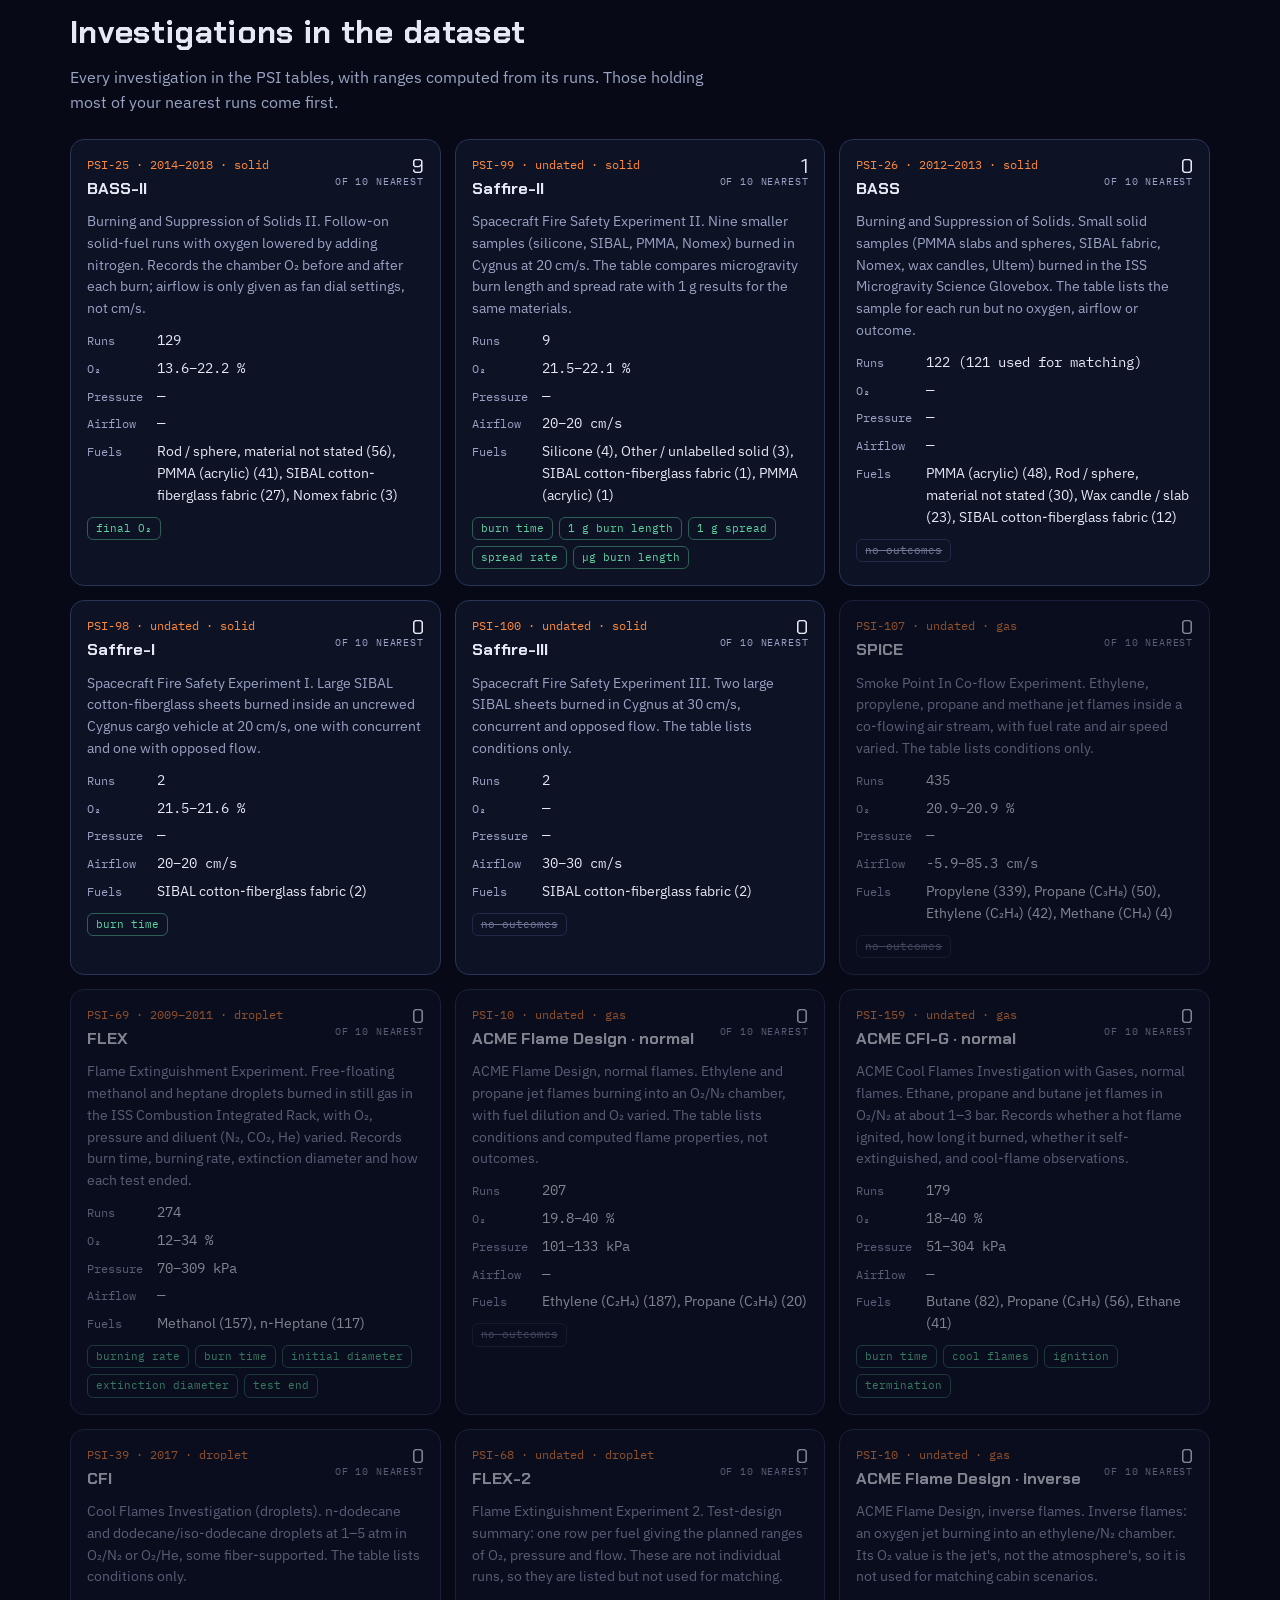
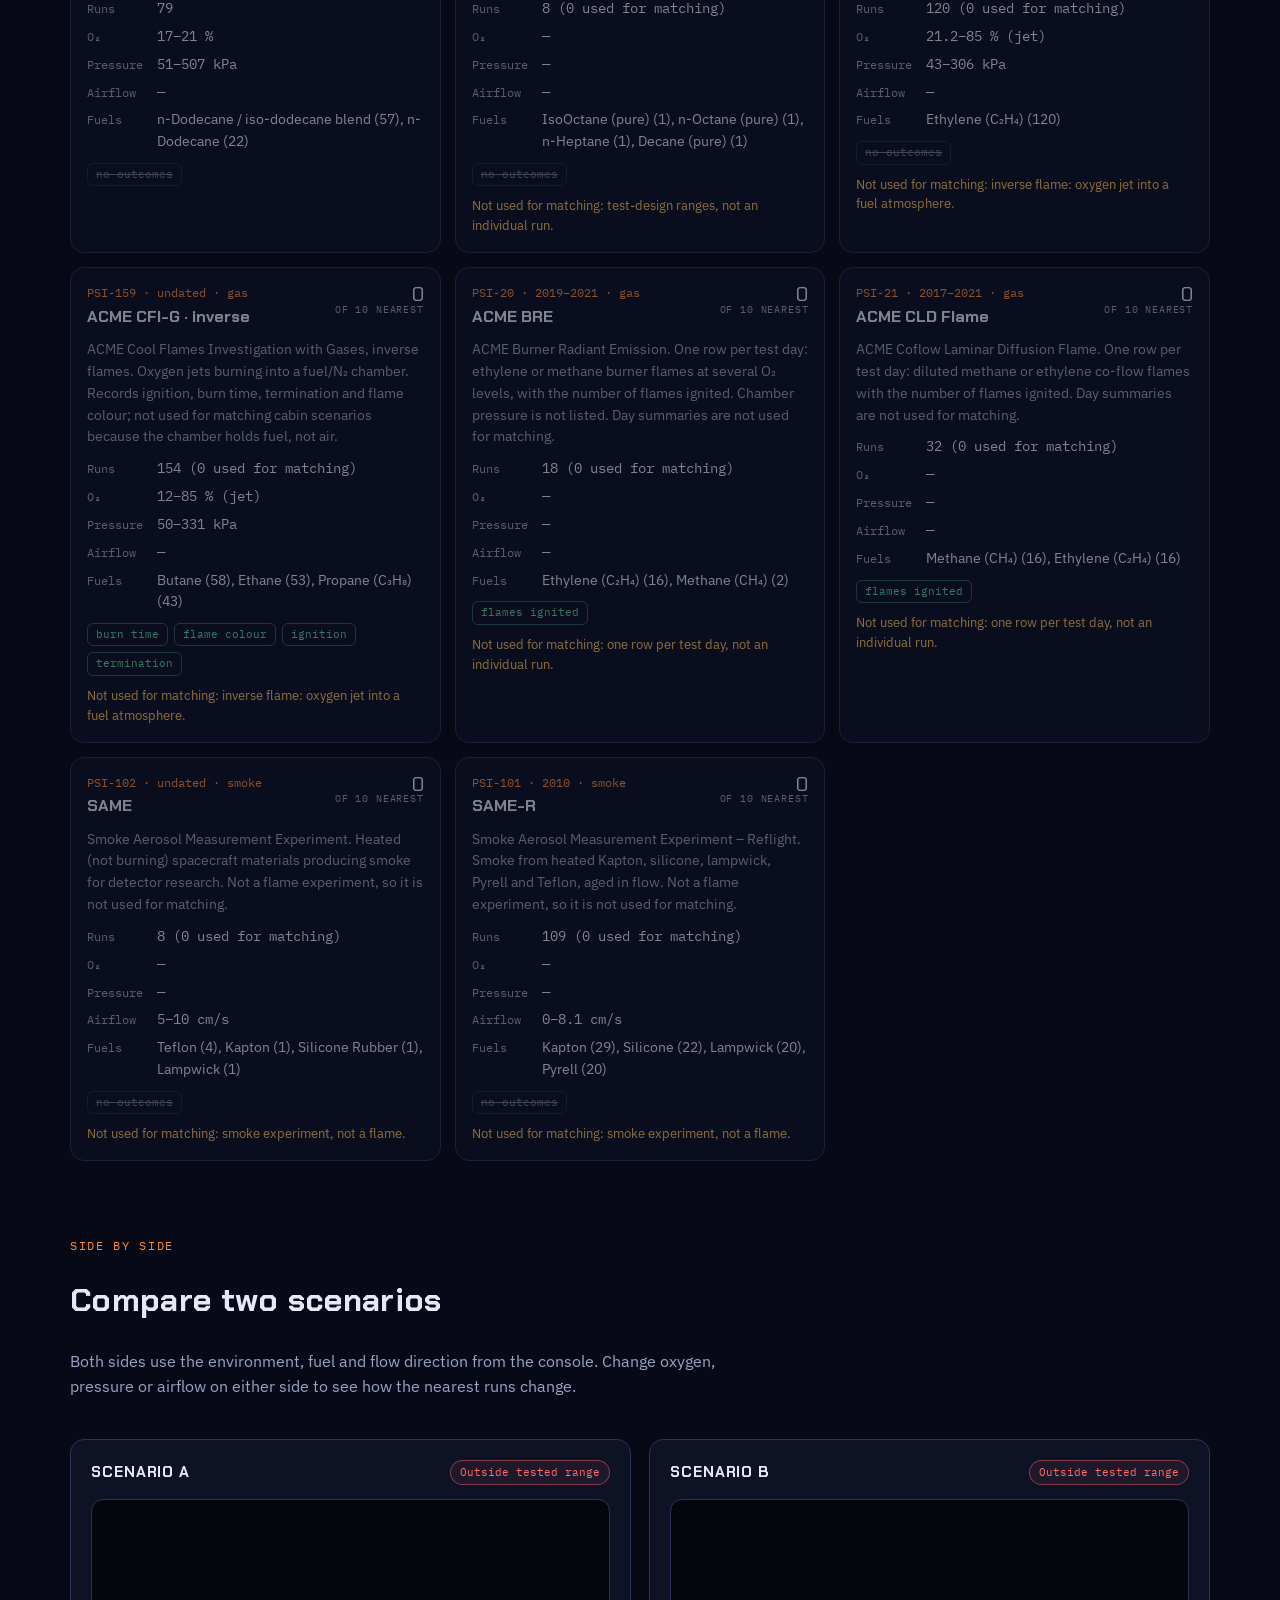
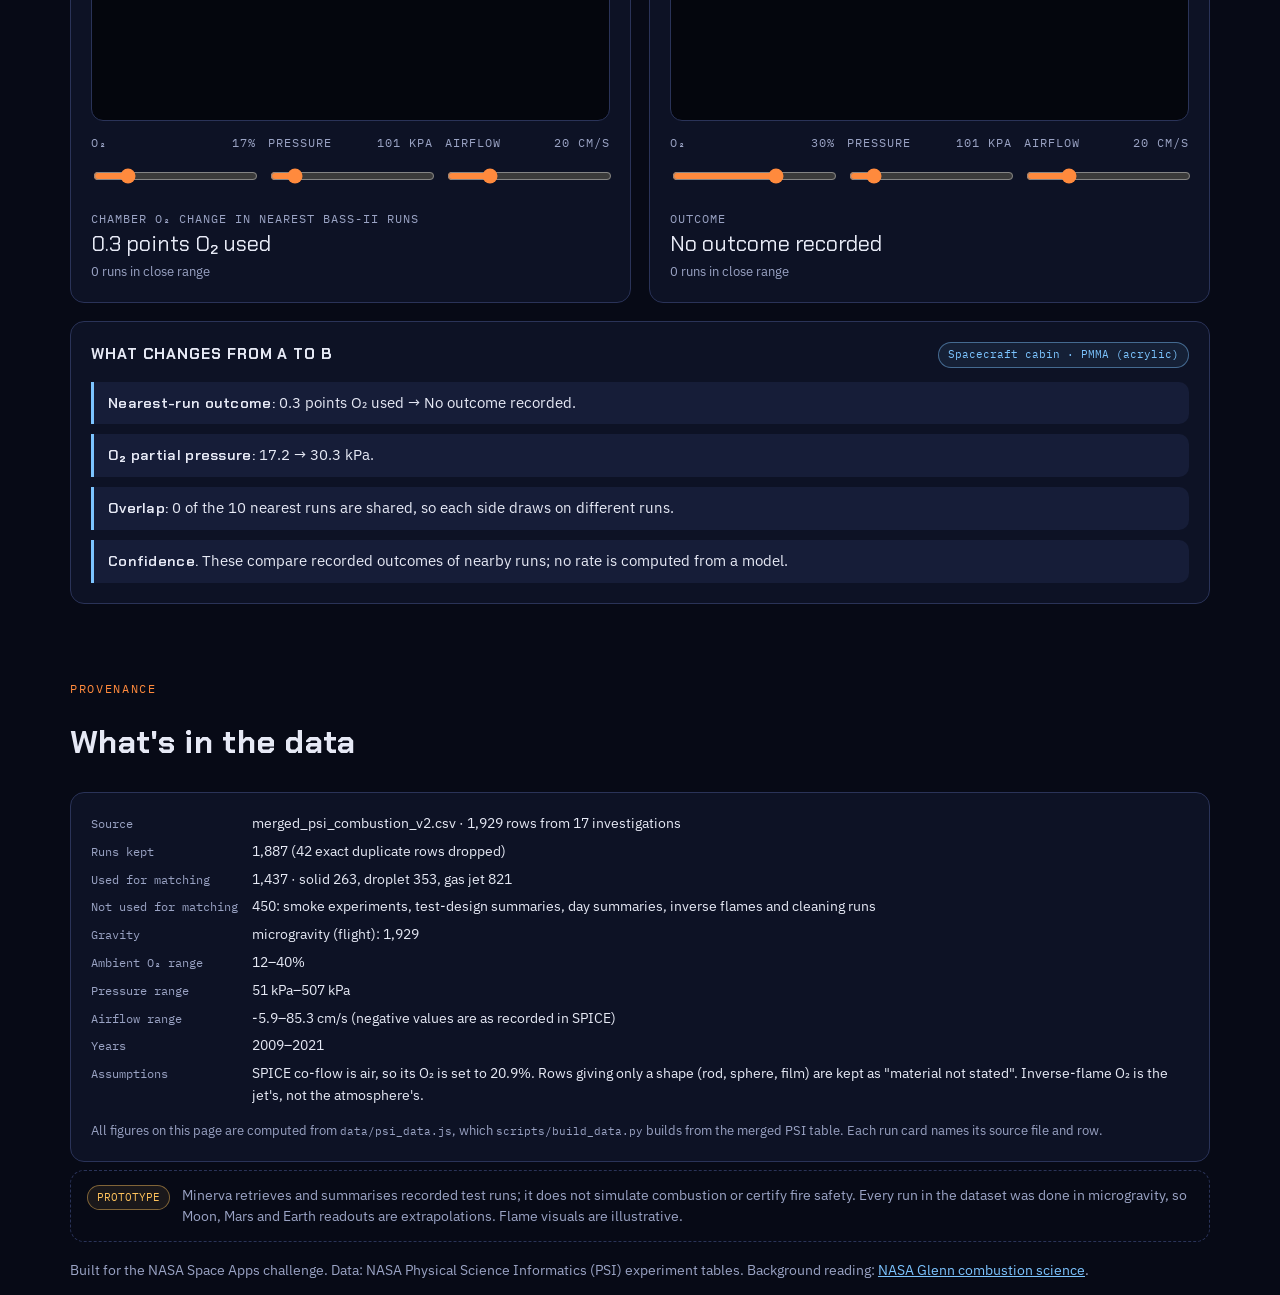
==== commit 0a1355bb: "Rebuild the explorer around the NASA PSI combustion dataset Add scripts/build_data.py, which turns m" ====
--- a/IGNIS website/index.html
+++ b/IGNIS website/index.html
@@ -21,10 +21,10 @@
     </a>
     <ul>
       <li><a href="#briefing">Briefing</a></li>
-      <li><a href="#journey">Journey</a></li>
       <li><a href="#explorer">Explorer</a></li>
       <li><a href="#evidence">Evidence</a></li>
       <li><a href="#compare">Compare</a></li>
+      <li><a href="#data">Data</a></li>
     </ul>
   </nav>
 </header>
@@ -33,9 +33,9 @@
   <section class="landing" id="landing" aria-labelledby="landing-h" style="padding-top:48px">
     <div class="horizon" aria-hidden="true"></div>
     <div>
-      <p class="eyebrow">Minerva · Microgravity fire research, made explorable</p>
+      <p class="eyebrow">Minerva · NASA ISS combustion data, made explorable</p>
       <h1 id="landing-h">In space, <em>fire has no&nbsp;up.</em></h1>
-      <p class="sub">Without gravity, a flame loses its direction <strong>but not its danger</strong>. Minerva turns NASA's combustion experiments into answers for the habitats we plan to live in.</p>
+      <p class="sub">Describe a fire scenario and Minerva finds the closest of <strong><span data-stat="runs">1,887</span> NASA test runs</strong> from <span data-stat="families">17</span> microgravity investigations, then summarises what actually happened in them.</p>
       <div class="hero-cta">
         <a class="btn primary" href="#explorer">Launch the explorer</a>
         <a class="btn" href="#briefing">Read the mission briefing</a>
@@ -50,20 +50,20 @@
     </div>
   </section>
 
-  <div class="facts" role="list" aria-label="Why fire behaves differently in space">
-    <div class="fact" role="listitem"><span class="n">Round, not pointed</span><p>With no buoyancy to lift hot gas, a flame in orbit settles into a dim blue sphere instead of a teardrop.</p></div>
-    <div class="fact" role="listitem"><span class="n">Airflow is oxygen</span><p>In a spacecraft, the cabin fans become the flame's main oxygen supply. Switch them off and many flames starve.</p></div>
-    <div class="fact" role="listitem"><span class="n">Earth tests can miss it</span><p>Some materials have kept burning in microgravity below the oxygen level at which they go out on Earth.</p></div>
+  <div class="facts" role="list" aria-label="Findings from the dataset">
+    <div class="fact" role="listitem"><span class="n" id="factFlexN">—</span><p id="factFlex">FLEX droplet tests</p></div>
+    <div class="fact" role="listitem"><span class="n" id="factSaffN">—</span><p id="factSaff">Saffire-I flow direction</p></div>
+    <div class="fact" role="listitem"><span class="n" id="factSiliN">—</span><p id="factSili">Saffire-II silicone</p></div>
   </div>
 
   <div class="hero" id="briefing">
     <div>
       <p class="eyebrow">Mission briefing · NASA Space Apps</p>
       <h2 class="h1like">How does fire behave <span>beyond Earth?</span></h2>
-      <p class="lede">Minerva lets you set up a fire scenario for a spacecraft cabin, a Moon base or a Mars habitat, finds the NASA combustion experiments that ran under comparable conditions, and explains what that evidence suggests about the flame, including where the evidence runs out.</p>
+      <p class="lede">Set up a fire scenario for a spacecraft cabin, a Moon base or a Mars habitat. Minerva searches the NASA Physical Science Informatics (PSI) combustion tables for runs under the most similar conditions, shows what was measured in them, and tells you plainly when your scenario lies outside anything that was tested.</p>
       <div class="hero-cta">
         <a class="btn primary" href="#explorer">Configure a scenario</a>
-        <a class="btn" href="#compare">Compare two scenarios</a>
+        <a class="btn" href="#data">What's in the data</a>
       </div>
     </div>
     <div class="hero-viz" aria-label="Illustration comparing a candle-like flame on Earth with a spherical flame in microgravity">
@@ -72,24 +72,24 @@
     </div>
   </div>
 
-  <div class="telemetry" role="list" aria-label="Gravity presets">
-    <div role="listitem"><div class="k">Earth</div><div class="v mono">1.00 g</div><div class="s">Buoyancy pulls hot gas upward</div></div>
-    <div role="listitem"><div class="k">Mars habitat</div><div class="v mono">0.38 g</div><div class="s">Partial gravity, weaker plume</div></div>
-    <div role="listitem"><div class="k">Moon habitat</div><div class="v mono">0.17 g</div><div class="s">Weaker still, slower convection</div></div>
-    <div role="listitem"><div class="k">Spacecraft</div><div class="v mono">~10⁻⁶ g</div><div class="s">Ventilation sets the oxygen supply</div></div>
+  <div class="telemetry" role="list" aria-label="Test runs per environment">
+    <div role="listitem"><div class="k">Spacecraft · ~10⁻⁶ g</div><div class="v mono" id="telMicro">—</div><div class="s">runs in the dataset</div></div>
+    <div role="listitem"><div class="k">Moon · 0.17 g</div><div class="v mono">0</div><div class="s">runs · results extrapolated</div></div>
+    <div role="listitem"><div class="k">Mars · 0.38 g</div><div class="v mono">0</div><div class="s">runs · results extrapolated</div></div>
+    <div role="listitem"><div class="k">Earth · 1 g</div><div class="v mono">0</div><div class="s">runs · only Saffire-II 1 g notes</div></div>
   </div>
 
   <section id="journey" aria-labelledby="journey-h">
     <div class="sec-head">
       <p class="eyebrow">Flight path</p>
-      <h2 id="journey-h">From scenario to safety readout in five stages</h2>
+      <h2 id="journey-h">From scenario to evidence in five stages</h2>
     </div>
     <ol class="journey">
-      <li><span class="node">01</span><h3>Select a scenario</h3><p>Planet, material, oxygen, pressure, ventilation and gravity.</p></li>
-      <li><span class="node">02</span><h3>Retrieve evidence</h3><p>Find comparable NASA experiments and extract common patterns.</p></li>
-      <li><span class="node">03</span><h3>Predict &amp; analyze</h3><p>Estimate flame behavior where the data supports it; otherwise identify qualitative patterns.</p></li>
-      <li><span class="node">04</span><h3>AI explanation</h3><p>Explain what the combined findings suggest and where the evidence is uncertain.</p></li>
-      <li><span class="node">05</span><h3>Safety dashboard</h3><p>Predicted outcome, confidence and ranked supporting experiments.</p></li>
+      <li><span class="node">01</span><h3>Set a scenario</h3><p>Environment, fuel, oxygen, pressure, airflow and flow direction.</p></li>
+      <li><span class="node">02</span><h3>Match runs</h3><p>Nearest-neighbour search over the test runs, with each variable scaled by its spread in the data.</p></li>
+      <li><span class="node">03</span><h3>Summarise outcomes</h3><p>What the closest runs recorded: extinction, ignition, burn time, spread rate.</p></li>
+      <li><span class="node">04</span><h3>Explain</h3><p>Plain-language notes, each labelled as coming from the data or from physics.</p></li>
+      <li><span class="node">05</span><h3>Rate confidence</h3><p>Based on how many runs sit close to your scenario, not on guesswork.</p></li>
     </ol>
   </section>
 
@@ -97,87 +97,71 @@
     <div class="sec-head">
       <p class="eyebrow">Mission console</p>
       <h2 id="explorer-h">Fire Behavior Explorer</h2>
-      <p class="lede">Adjust the scenario on the left. The flame view updates as you go; press Analyze to refresh the interpretation and evidence ranking.</p>
+      <p class="lede">Adjust the scenario on the left. Everything on the right updates as you go.</p>
     </div>
 
     <div class="console">
       <form class="panel" id="scenario" aria-labelledby="cfg-h">
-        <div class="panel-title"><h3 id="cfg-h">A · Scenario configuration</h3><span class="tag">INPUT</span></div>
+        <div class="panel-title"><h3 id="cfg-h">A · Scenario</h3><span class="tag">INPUT</span></div>
 
         <fieldset>
           <legend>Environment</legend>
           <div class="envs">
-            <div class="env"><input type="radio" name="env" id="env-general" value="general"><label for="env-general"><span class="orb gen"></span><span>General exploration<small>any gravity</small></span></label></div>
-            <div class="env"><input type="radio" name="env" id="env-earth" value="earth"><label for="env-earth"><span class="orb earth"></span><span>Earth<small>1.00 g</small></span></label></div>
-            <div class="env"><input type="radio" name="env" id="env-mars" value="mars" checked><label for="env-mars"><span class="orb mars"></span><span>Mars habitat<small>0.38 g</small></span></label></div>
-            <div class="env"><input type="radio" name="env" id="env-moon" value="moon"><label for="env-moon"><span class="orb moon"></span><span>Moon habitat<small>0.17 g</small></span></label></div>
-            <div class="env" style="grid-column:1/-1"><input type="radio" name="env" id="env-craft" value="craft"><label for="env-craft"><span class="orb craft"></span><span>Spacecraft cabin<small>microgravity, ~10⁻⁶ g</small></span></label></div>
-          </div>
-        </fieldset>
-
-        <div class="row">
-          <div>
-            <label class="lbl" for="gravity">Gravity preset</label>
-            <select id="gravity" disabled>
-              <option value="0.000001">Microgravity ~10⁻⁶ g</option>
-              <option value="0.166">Lunar 0.17 g</option>
-              <option value="0.38" selected>Martian 0.38 g</option>
-              <option value="1">Earth 1.00 g</option>
-            </select>
-          </div>
-          <div>
-            <label class="lbl" for="material">Material</label>
-            <select id="material">
-              <option value="pe" selected>Polyethylene</option>
-              <option value="pmma">PMMA (acrylic)</option>
-              <option value="sibal">Cotton-fiberglass fabric</option>
-              <option value="nomex">Nomex fabric</option>
-              <option value="paper">Filter paper</option>
-              <option value="silicone">Silicone rubber</option>
-              <option value="droplet">Liquid fuel droplet</option>
-              <option value="gas">Gaseous fuel jet</option>
-            </select>
-          </div>
-        </div>
-
-        <fieldset style="margin-top:16px">
-          <label class="lbl" for="o2"><span>Oxygen concentration</span><span class="readout mono" id="o2v">13%</span></label>
-          <input type="range" id="o2" min="10" max="40" step="1" value="13">
-          <div class="scale"><span>10%</span><span>25%</span><span>40%</span></div>
-        </fieldset>
-
-        <fieldset>
-          <label class="lbl" for="flow"><span>Airflow speed</span><span class="readout mono" id="flowv">14 cm/s</span></label>
-          <input type="range" id="flow" min="0" max="50" step="1" value="14">
-          <div class="scale"><span>0</span><span>25 cm/s</span><span>50</span></div>
-        </fieldset>
-
-        <div class="row">
-          <div>
-            <label class="lbl" for="pressure">Pressure</label>
-            <select id="pressure">
-              <option value="" selected>Not specified</option>
-              <option value="101.3">101.3 kPa · 14.7 psi</option>
-              <option value="70.3">70.3 kPa · 10.2 psi</option>
-              <option value="56.5">56.5 kPa · 8.2 psi</option>
-            </select>
-          </div>
-          <div>
-            <label class="lbl" for="dir">Flow direction</label>
-            <select id="dir">
-              <option value="" selected>Not specified</option>
-              <option value="concurrent">Concurrent (with spread)</option>
-              <option value="opposed">Opposed (against spread)</option>
-              <option value="quiescent">Quiescent (no forced flow)</option>
-            </select>
-          </div>
-        </div>
-        <p class="hint">56.5 kPa with 34% O₂ is the reduced-pressure atmosphere NASA has studied for exploration habitats.</p>
-
-        <button type="submit" class="btn primary" id="analyze" style="margin-top:16px">
-          <svg width="16" height="16" viewBox="0 0 24 24" fill="none" stroke="currentColor" stroke-width="2.4" aria-hidden="true"><circle cx="11" cy="11" r="7"/><path d="m20 20-3.5-3.5"/></svg>
-          Analyze scenario
-        </button>
+            <div class="env" style="grid-column:1/-1"><input type="radio" name="env" id="env-craft" value="craft" checked><label for="env-craft"><span class="orb craft"></span><span>Spacecraft cabin<small>microgravity · <span id="envMicroN">—</span> runs</small></span></label></div>
+            <div class="env"><input type="radio" name="env" id="env-moon" value="moon"><label for="env-moon"><span class="orb moon"></span><span>Moon habitat<small>0.17 g · no runs</small></span></label></div>
+            <div class="env"><input type="radio" name="env" id="env-mars" value="mars"><label for="env-mars"><span class="orb mars"></span><span>Mars habitat<small>0.38 g · no runs</small></span></label></div>
+            <div class="env" style="grid-column:1/-1"><input type="radio" name="env" id="env-earth" value="earth"><label for="env-earth"><span class="orb earth"></span><span>Earth<small>1 g · no runs</small></span></label></div>
+          </div>
+        </fieldset>
+
+        <fieldset>
+          <legend>Fuel type</legend>
+          <div class="seg" role="radiogroup">
+            <input type="radio" name="cat" id="cat-solid" value="solid" checked><label for="cat-solid">Solid<small id="catN-solid"></small></label>
+            <input type="radio" name="cat" id="cat-droplet" value="droplet"><label for="cat-droplet">Liquid droplet<small id="catN-droplet"></small></label>
+            <input type="radio" name="cat" id="cat-gas" value="gas"><label for="cat-gas">Gas jet<small id="catN-gas"></small></label>
+          </div>
+        </fieldset>
+
+        <fieldset>
+          <label class="lbl" for="fuel">Fuel / material</label>
+          <select id="fuel"></select>
+          <p class="hint" id="fuelNote"></p>
+        </fieldset>
+
+        <fieldset>
+          <label class="lbl" for="o2"><span>Oxygen concentration</span><span class="readout mono" id="o2v">21%</span></label>
+          <input type="range" id="o2" min="12" max="40" step="0.5" value="21">
+          <div class="scale"><span>12%</span><span>air 20.9%</span><span>40%</span></div>
+        </fieldset>
+
+        <fieldset>
+          <label class="lbl" for="press"><span>Pressure</span><span class="readout mono" id="pv">101 kPa</span></label>
+          <input type="range" id="press" min="50" max="510" step="1" value="101">
+          <div class="scale"><span>50 kPa</span><span>1 atm</span><span>5 atm</span></div>
+          <label class="check"><input type="checkbox" id="pOff"> Pressure not specified</label>
+        </fieldset>
+
+        <fieldset>
+          <label class="lbl" for="flow"><span>Airflow speed</span><span class="readout mono" id="flowv">20 cm/s</span></label>
+          <input type="range" id="flow" min="0" max="85" step="1" value="20">
+          <div class="scale"><span>0</span><span>40 cm/s</span><span>85</span></div>
+        </fieldset>
+
+        <div>
+          <label class="lbl" for="dir">Flow direction</label>
+          <select id="dir">
+            <option value="" selected>Not specified</option>
+            <option value="concurrent">Concurrent (with spread)</option>
+            <option value="opposed">Opposed (against spread)</option>
+            <option value="quiescent">Quiescent (no forced flow)</option>
+          </select>
+        </div>
+        <p class="hint">Habitat reference: NASA has studied 56.5 kPa with 34% O₂ for exploration habitats; ISS air is about 101 kPa and 21% O₂.</p>
+        <div class="presets">
+          <button type="button" class="btn small" data-preset="iss">ISS air</button>
+          <button type="button" class="btn small" data-preset="habitat">56.5 kPa · 34% O₂</button>
+        </div>
       </form>
 
       <div class="right-col" id="results">
@@ -186,82 +170,93 @@
           <div class="viewport">
             <canvas id="mainFlame"></canvas>
             <div class="hud">
-              <div class="top"><span>ENV <b id="hudEnv">MARS HABITAT</b></span><span>g <b id="hudG">0.38</b></span></div>
-              <div class="bot"><span>O₂ <b id="hudO2">13%</b></span><span>FLOW <b id="hudFlow">14 cm/s →</b></span><span>FUEL <b id="hudMat">POLYETHYLENE</b></span></div>
+              <div class="top"><span>ENV <b id="hudEnv">SPACECRAFT CABIN</b></span><span>g <b id="hudG">~10⁻⁶</b></span></div>
+              <div class="bot"><span>O₂ <b id="hudO2">21%</b></span><span>FLOW <b id="hudFlow">20 cm/s →</b></span><span>FUEL <b id="hudMat">—</b></span></div>
             </div>
           </div>
           <div class="regime">
-            <div class="lbl" style="margin:0"><span>Convection regime</span><span class="tag" id="regimeTag">—</span></div>
+            <div class="lbl" style="margin:0"><span>Convection regime <span class="src phys">PHYSICS</span></span><span class="tag" id="regimeTag">—</span></div>
             <div class="bars">
               <div><div class="lbl"><span>Buoyant flow (order of magnitude)</span><span class="mono" id="ubv">—</span></div><div class="bar"><i id="ubBar" style="background:var(--flame)"></i></div></div>
               <div><div class="lbl"><span>Forced airflow</span><span class="mono" id="ufv">—</span></div><div class="bar"><i id="ufBar" style="background:var(--plasma)"></i></div></div>
             </div>
-            <p class="hint">Buoyant speed is scaled as roughly 30 cm/s × √g for a centimetre-sized flame, plotted on a log scale.</p>
+            <p class="hint">Buoyant speed is a rule of thumb, about 30 cm/s × √g for a centimetre-sized flame, plotted on a log scale. It is not taken from the dataset.</p>
           </div>
         </div>
 
         <div class="split">
+          <div class="panel">
+            <div class="panel-title"><h3>B · What the nearest runs show</h3><span class="tag" id="confTag">—</span></div>
+            <div class="lbl" style="margin:0" id="outLabel">Outcome</div>
+            <div class="big" id="outBig">—</div>
+            <p class="hint" id="outSub" style="margin:0"></p>
+            <dl class="kv" id="outKv"></dl>
+          </div>
           <div class="panel interp">
-            <div class="panel-title"><h3>B · AI conclusion</h3><span class="tag warn stale">Inputs changed · re-run</span></div>
+            <div class="panel-title"><h3>C · Readout</h3><span class="tag info">Rule-based</span></div>
             <ul id="interp"></ul>
           </div>
-          <div class="panel">
-            <div class="panel-title"><h3>C · Prediction &amp; uncertainty</h3><span class="tag warn">Model required</span></div>
-            <div id="predict-body">
-              <div class="lbl" style="margin:0">Flame spread rate</div>
-              <div class="big">Not estimated</div>
-              <p class="hint" id="predReason" style="margin:0"></p>
-              <dl class="kv">
-                <dt>Confidence</dt><dd><span class="tag" id="confTag">—</span></dd>
-                <dt>O₂ partial pressure</dt><dd class="mono" id="ppo2">—</dd>
-                <dt>Missing inputs</dt><dd><div class="chips" id="missing"></div></dd>
-                <dt>Evidence gap</dt><dd id="gap">—</dd>
-              </dl>
+        </div>
+
+        <div class="panel">
+          <div class="panel-title"><h3>D · Where your scenario sits</h3>
+            <div class="seg mini" role="radiogroup" aria-label="Vertical axis">
+              <input type="radio" name="yax" id="yax-p" value="p" checked><label for="yax-p">Pressure</label>
+              <input type="radio" name="yax" id="yax-v" value="v"><label for="yax-v">Airflow</label>
             </div>
           </div>
+          <div class="chart-wrap"><canvas id="chart" aria-label="Scatter plot of test runs by oxygen and pressure or airflow, with your scenario marked"></canvas></div>
+          <div class="legend">
+            <span><i class="dot same"></i>Same fuel</span><span><i class="dot other"></i>Other fuels of this type</span><span><i class="dot near"></i>10 nearest runs</span><span><i class="dot you"></i>Your scenario</span>
+          </div>
+          <p class="hint" id="chartNote"></p>
         </div>
       </div>
     </div>
   </section>
 
   <section id="evidence" aria-labelledby="evidence-h">
-    <div class="evidence-head">
-      <div class="sec-head" style="margin:0">
-        <p class="eyebrow">D · Ranked supporting experiments</p>
-        <h2 id="evidence-h">Most relevant studies</h2>
-        <p class="lede" style="margin:0">Experiments ranked by how many of your scenario's conditions they covered. Load your NASA CSV to rank individual test runs instead of experiment families.</p>
-      </div>
-      <div class="upload">
-        <label class="lbl" for="csv" style="margin:0">Index a NASA dataset (.csv)</label>
-        <input type="file" id="csv" accept=".csv,text/csv">
-      </div>
-    </div>
-    <p class="source-note" id="sourceNote"></p>
-    <div class="cards" id="cards"></div>
+    <div class="sec-head">
+      <p class="eyebrow">E · Supporting evidence</p>
+      <h2 id="evidence-h">Nearest test runs</h2>
+      <p class="lede" style="margin:0">The runs closest to your scenario. Match is 100% for identical conditions and falls as oxygen, pressure, airflow, flow direction or fuel differ; a value the run did not record counts against it.</p>
+    </div>
+    <p class="source-note" id="nearNote"></p>
+    <div class="cards" id="nearCards"></div>
+
+    <div class="sec-head" style="margin-top:40px">
+      <h2>Investigations in the dataset</h2>
+      <p class="lede" style="margin:0">Every investigation in the PSI tables, with ranges computed from its runs. Those holding most of your nearest runs come first.</p>
+    </div>
+    <div class="cards" id="famCards"></div>
   </section>
 
   <section id="compare" aria-labelledby="compare-h">
     <div class="sec-head">
       <p class="eyebrow">Side by side</p>
       <h2 id="compare-h">Compare two scenarios</h2>
-      <p class="lede">Both scenarios share the environment, material, pressure and flow direction from the console above. Change oxygen or airflow on either side to see how the qualitative picture shifts.</p>
+      <p class="lede">Both sides use the environment, fuel and flow direction from the console. Change oxygen, pressure or airflow on either side to see how the nearest runs change.</p>
     </div>
     <div class="compare">
-      <div class="panel">
+      <div class="panel" id="sideA">
         <div class="panel-title"><h3>Scenario A</h3><span class="tag" id="cmpTagA">—</span></div>
         <div class="viewport"><canvas id="flameA"></canvas></div>
         <div class="cmp-controls">
-          <div><label class="lbl" for="o2A"><span>O₂</span><span class="mono" id="o2Av">13%</span></label><input type="range" id="o2A" min="10" max="40" value="13"></div>
-          <div><label class="lbl" for="flowA"><span>Airflow</span><span class="mono" id="flowAv">14 cm/s</span></label><input type="range" id="flowA" min="0" max="50" value="14"></div>
-        </div>
-      </div>
-      <div class="panel">
+          <div><label class="lbl" for="o2A"><span>O₂</span><span class="mono" id="o2Av"></span></label><input type="range" id="o2A" min="12" max="40" step="0.5" value="17"></div>
+          <div><label class="lbl" for="pA"><span>Pressure</span><span class="mono" id="pAv"></span></label><input type="range" id="pA" min="50" max="510" value="101"></div>
+          <div><label class="lbl" for="flowA"><span>Airflow</span><span class="mono" id="flowAv"></span></label><input type="range" id="flowA" min="0" max="85" value="20"></div>
+        </div>
+        <div class="cmp-out" id="cmpOutA"></div>
+      </div>
+      <div class="panel" id="sideB">
         <div class="panel-title"><h3>Scenario B</h3><span class="tag" id="cmpTagB">—</span></div>
         <div class="viewport"><canvas id="flameB"></canvas></div>
         <div class="cmp-controls">
-          <div><label class="lbl" for="o2B"><span>O₂</span><span class="mono" id="o2Bv">21%</span></label><input type="range" id="o2B" min="10" max="40" value="21"></div>
-          <div><label class="lbl" for="flowB"><span>Airflow</span><span class="mono" id="flowBv">14 cm/s</span></label><input type="range" id="flowB" min="0" max="50" value="14"></div>
-        </div>
+          <div><label class="lbl" for="o2B"><span>O₂</span><span class="mono" id="o2Bv"></span></label><input type="range" id="o2B" min="12" max="40" step="0.5" value="30"></div>
+          <div><label class="lbl" for="pB"><span>Pressure</span><span class="mono" id="pBv"></span></label><input type="range" id="pB" min="50" max="510" value="101"></div>
+          <div><label class="lbl" for="flowB"><span>Airflow</span><span class="mono" id="flowBv"></span></label><input type="range" id="flowB" min="0" max="85" value="20"></div>
+        </div>
+        <div class="cmp-out" id="cmpOutB"></div>
       </div>
     </div>
     <div class="panel delta interp">
@@ -269,16 +264,28 @@
       <ul id="delta"></ul>
     </div>
   </section>
+
+  <section id="data" aria-labelledby="data-h">
+    <div class="sec-head">
+      <p class="eyebrow">Provenance</p>
+      <h2 id="data-h">What's in the data</h2>
+    </div>
+    <div class="panel data-panel">
+      <dl class="kv" id="dataKv"></dl>
+      <p class="hint">All figures on this page are computed from <code>data/psi_data.js</code>, which <code>scripts/build_data.py</code> builds from the merged PSI table. Each run card names its source file and row.</p>
+    </div>
+  </section>
 </main>
 
 <footer class="wrap">
   <div class="disclaimer">
     <span class="tag warn">PROTOTYPE</span>
-    <span>Functional input prototype. Minerva does not run a numerical combustion simulation or assign fire risk. Flame visuals are illustrative, and the built-in experiment list is a reference set until your indexed dataset is loaded.</span>
-  </div>
-  <p>Built for the NASA Space Apps challenge to summarize, rank and interpret microgravity combustion findings for human space exploration. Background reading: <a href="https://www.nasa.gov/glenn/research/combustion-science/">NASA Glenn combustion science</a>.</p>
+    <span>Minerva retrieves and summarises recorded test runs; it does not simulate combustion or certify fire safety. Every run in the dataset was done in microgravity, so Moon, Mars and Earth readouts are extrapolations. Flame visuals are illustrative.</span>
+  </div>
+  <p>Built for the NASA Space Apps challenge. Data: NASA Physical Science Informatics (PSI) experiment tables. Background reading: <a href="https://www.nasa.gov/glenn/research/combustion-science/">NASA Glenn combustion science</a>.</p>
 </footer>
 
+<script src="data/psi_data.js"></script>
 <script src="js/app.js"></script>
 </body>
 </html>
--- a/IGNIS website/css/styles.css
+++ b/IGNIS website/css/styles.css
@@ -214,3 +214,37 @@
   .hero-viz canvas{height:150px}
 }
 @media (prefers-reduced-motion:reduce){*{scroll-behavior:auto!important;transition:none!important}}
+
+/* Data-driven additions */
+.seg{display:grid;grid-auto-flow:column;grid-auto-columns:1fr;gap:6px}
+.seg input{position:absolute;opacity:0;pointer-events:none}
+.seg label{display:grid;place-items:center;text-align:center;padding:9px 6px;border:1px solid var(--line);border-radius:10px;background:var(--hull-2);cursor:pointer;font-size:.86rem;line-height:1.2}
+.seg label small{font-family:var(--font-mono);font-size:.68rem;color:var(--ink-dim)}
+.seg input:checked + label{border-color:var(--flame);box-shadow:0 0 0 1px var(--flame) inset;background:rgba(255,138,61,.08)}
+.seg input:focus-visible + label{outline:2px solid var(--plasma);outline-offset:2px}
+.seg.mini label{padding:4px 10px;font-size:.75rem;font-family:var(--font-mono)}
+.check{display:flex;align-items:center;gap:8px;font-size:.82rem;color:var(--ink-dim);margin-top:6px;cursor:pointer}
+.check input{accent-color:var(--flame)}
+input[type=range]:disabled{opacity:.4}
+.presets{display:flex;gap:8px;flex-wrap:wrap;margin-top:10px}
+.btn.small{padding:6px 12px;font-size:.8rem}
+.src{display:inline-block;font-family:var(--font-mono);font-size:.62rem;letter-spacing:.08em;padding:1px 6px;border-radius:5px;margin-right:4px;vertical-align:1px;border:1px solid}
+.src.data{color:var(--ok);border-color:rgba(95,211,160,.45)}
+.src.phys{color:var(--plasma);border-color:rgba(124,196,255,.45)}
+.chart-wrap{border:1px solid var(--line);border-radius:12px;background:#04060d;padding:6px}
+#chart{width:100%;height:320px;display:block}
+.legend{display:flex;flex-wrap:wrap;gap:6px 16px;font-size:.78rem;color:var(--ink-dim);margin-top:10px}
+.dot{display:inline-block;width:10px;height:10px;border-radius:50%;margin-right:6px;vertical-align:-1px}
+.dot.same{background:rgba(124,196,255,.85)}
+.dot.other{background:rgba(154,163,196,.45)}
+.dot.near{border:2px solid var(--flame);box-sizing:border-box}
+.dot.you{background:#fff}
+.card.dim{opacity:.55}
+.card .note{font-size:.8rem;color:var(--warn)}
+.srcline{font-family:var(--font-mono);font-size:.68rem!important;opacity:.75;word-break:break-word}
+.big.sm{font-size:1.35rem}
+.cmp-controls{grid-template-columns:1fr 1fr 1fr}
+.cmp-out{margin-top:12px}
+.data-panel .kv{margin-top:0}
+code{font-family:var(--font-mono);font-size:.85em}
+@media (max-width:640px){.seg{grid-auto-flow:row}.cmp-controls{grid-template-columns:1fr}}
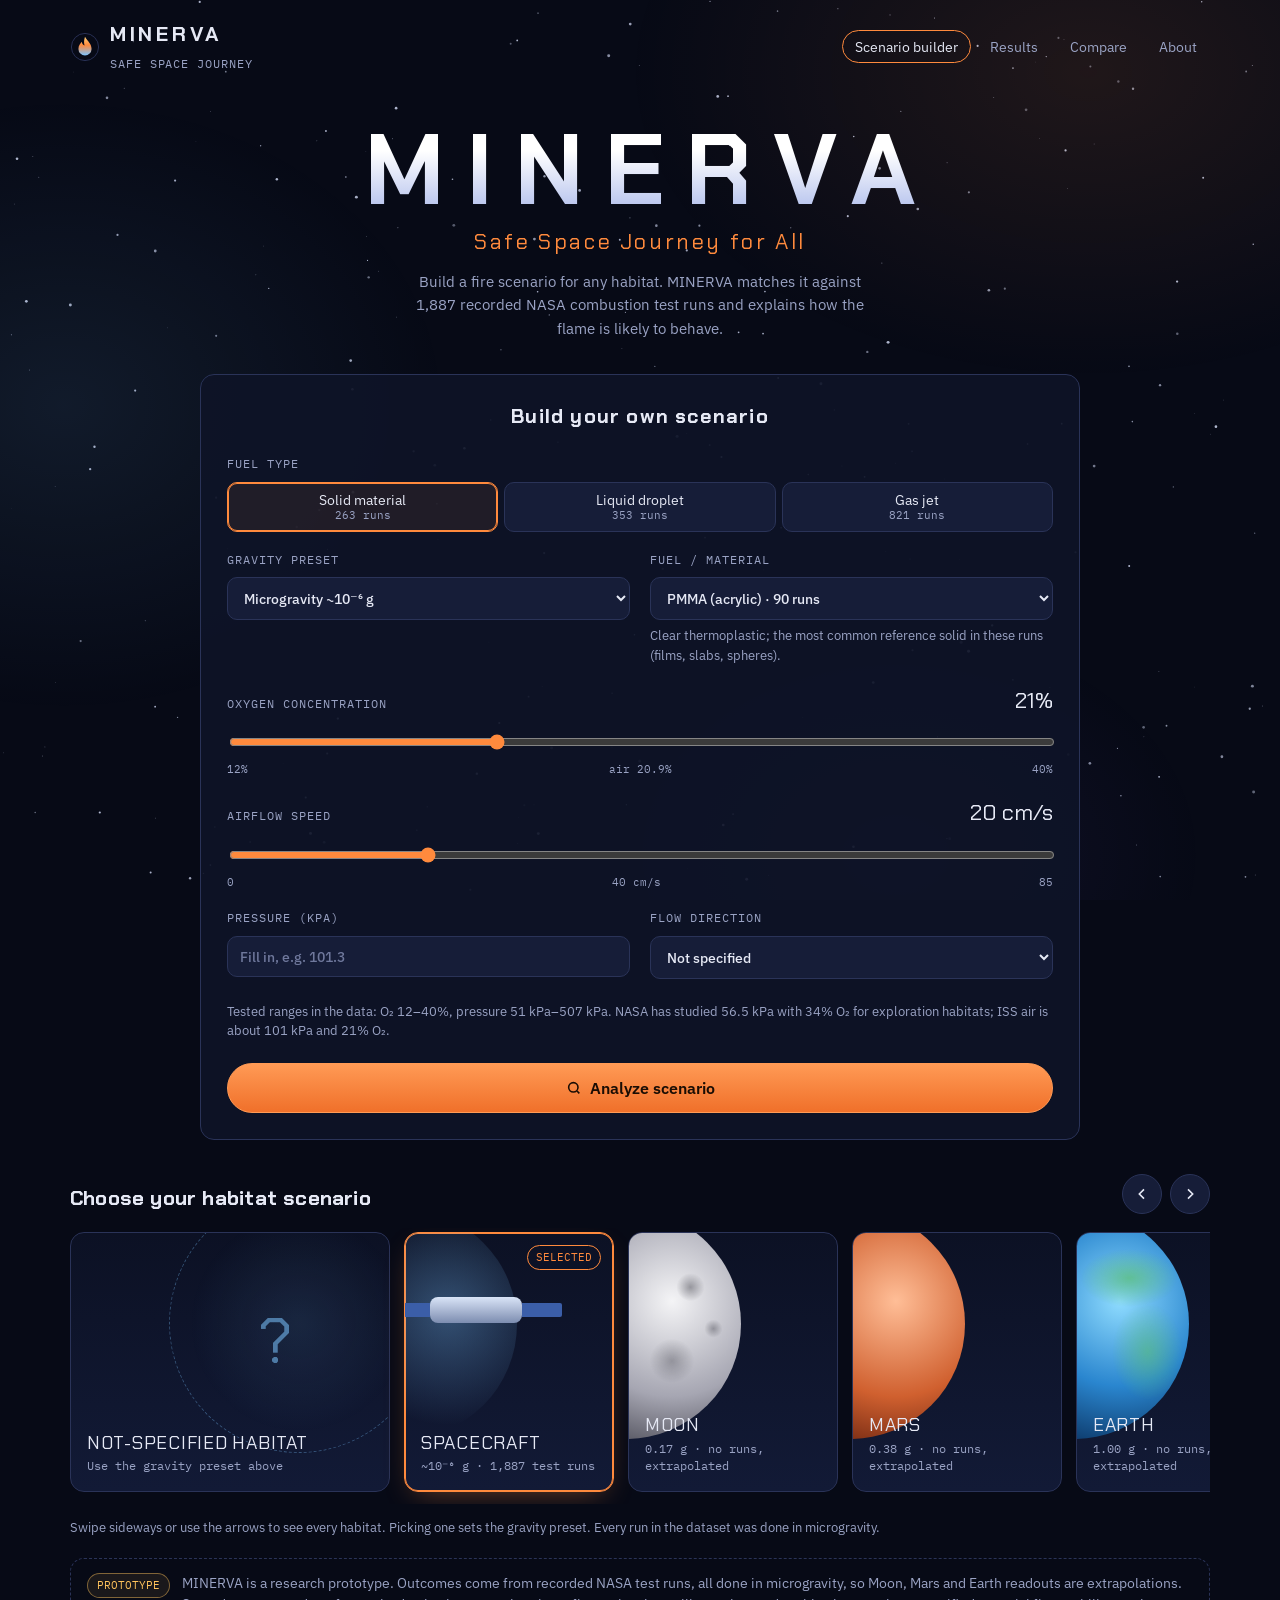
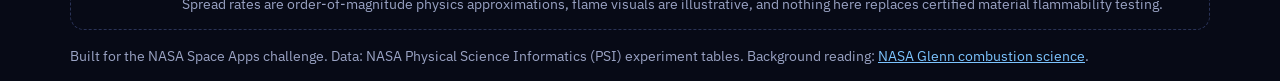
==== commit 78588dc0: "Merge aura-branch: adopt the new MINERVA layout with the data-driven explorer Aura's branch added a " ====
--- a/IGNIS website/index.html
+++ b/IGNIS website/index.html
@@ -3,7 +3,7 @@
 <head>
 <meta charset="utf-8">
 <meta name="viewport" content="width=device-width, initial-scale=1">
-<title>Minerva Fire Behavior Explorer</title>
+<title>MINERVA Safe Space Journey</title>
 <link rel="preconnect" href="https://fonts.googleapis.com">
 <link rel="preconnect" href="https://fonts.gstatic.com" crossorigin>
 <link href="https://fonts.googleapis.com/css2?family=Chakra+Petch:wght@500;600;700&family=IBM+Plex+Sans:wght@400;500;600&family=IBM+Plex+Mono:wght@400;500&display=swap" rel="stylesheet">
@@ -15,273 +15,303 @@
 
 <header class="wrap">
   <nav class="nav" aria-label="Main">
-    <a class="brand" href="#top" id="top">
-      <svg width="30" height="30" viewBox="0 0 32 32" aria-hidden="true"><defs><linearGradient id="fg" x1="0" y1="1" x2="0" y2="0"><stop offset="0" stop-color="#7cc4ff"/><stop offset=".55" stop-color="#ff8a3d"/><stop offset="1" stop-color="#ffd27a"/></linearGradient></defs><circle cx="16" cy="16" r="14.5" fill="none" stroke="#2a3358"/><path d="M16 5c3 5 7 7.5 7 13a7 7 0 0 1-14 0c0-3.6 2-5.6 3.5-7.6.5 2.4 1.6 3.6 3 4.1C14.6 11.2 15 8 16 5z" fill="url(#fg)"/></svg>
-      <span><b>MINERVA</b><br><small>FIRE BEHAVIOR EXPLORER</small></span>
+    <a class="brand" href="#home">
+      <svg width="30" height="30" viewBox="0 0 32 32" aria-hidden="true" style="flex:none"><defs><linearGradient id="fg" x1="0" y1="1" x2="0" y2="0"><stop offset="0" stop-color="#7cc4ff"/><stop offset=".55" stop-color="#ff8a3d"/><stop offset="1" stop-color="#ffd27a"/></linearGradient></defs><circle cx="16" cy="16" r="14.5" fill="none" stroke="#2a3358"/><path d="M16 5c3 5 7 7.5 7 13a7 7 0 0 1-14 0c0-3.6 2-5.6 3.5-7.6.5 2.4 1.6 3.6 3 4.1C14.6 11.2 15 8 16 5z" fill="url(#fg)"/></svg>
+      <span><b>MINERVA</b><br><small>SAFE SPACE JOURNEY</small></span>
     </a>
     <ul>
-      <li><a href="#briefing">Briefing</a></li>
-      <li><a href="#explorer">Explorer</a></li>
-      <li><a href="#evidence">Evidence</a></li>
-      <li><a href="#compare">Compare</a></li>
-      <li><a href="#data">Data</a></li>
+      <li><a href="#home" data-nav="home">Scenario builder</a></li>
+      <li><a href="#results" data-nav="results">Results</a></li>
+      <li><a href="#compare" data-nav="compare">Compare</a></li>
+      <li><a href="#about" data-nav="about">About</a></li>
     </ul>
   </nav>
 </header>
 
 <main class="wrap">
-  <section class="landing" id="landing" aria-labelledby="landing-h" style="padding-top:48px">
-    <div class="horizon" aria-hidden="true"></div>
+<!-- ================= HOME ================= -->
+<div class="view" id="view-home">
+  <section class="home" aria-labelledby="home-h">
+    <div class="home-title">
+      <h1 id="home-h">MINERVA</h1>
+      <p class="tagline">Safe Space Journey for All</p>
+      <p class="home-sub">Build a fire scenario for any habitat. MINERVA matches it against <span data-stat="runs">1,887</span> recorded NASA combustion test runs and explains how the flame is likely to behave.</p>
+    </div>
+
+    <form class="panel builder" id="homeForm" aria-labelledby="build-h" novalidate>
+      <h2 class="build-h" id="build-h">Build your own scenario</h2>
+      <fieldset style="margin-top:0">
+        <div class="lbl">Fuel type</div>
+        <div class="seg" role="radiogroup" aria-label="Fuel type">
+          <input type="radio" name="cat" id="cat-solid" value="solid" checked><label for="cat-solid">Solid material<small id="catN-solid"></small></label>
+          <input type="radio" name="cat" id="cat-droplet" value="droplet"><label for="cat-droplet">Liquid droplet<small id="catN-droplet"></small></label>
+          <input type="radio" name="cat" id="cat-gas" value="gas"><label for="cat-gas">Gas jet<small id="catN-gas"></small></label>
+        </div>
+      </fieldset>
+      <div class="row" style="margin-top:18px">
+        <div>
+          <label class="lbl" for="h-gravity">Gravity preset</label>
+          <select id="h-gravity">
+            <option value="0.000001" selected>Microgravity ~10⁻⁶ g</option>
+            <option value="0.166">Lunar 0.17 g</option>
+            <option value="0.38">Martian 0.38 g</option>
+            <option value="1">Earth 1.00 g</option>
+          </select>
+        </div>
+        <div>
+          <label class="lbl" for="h-material">Fuel / material</label>
+          <select id="h-material"></select>
+          <p class="hint" id="h-fuelNote"></p>
+        </div>
+      </div>
+      <fieldset>
+        <label class="lbl" for="h-o2"><span>Oxygen concentration</span><span class="readout mono" id="h-o2v">21%</span></label>
+        <input type="range" id="h-o2" min="12" max="40" step="0.5" value="21">
+        <div class="scale"><span>12%</span><span>air 20.9%</span><span>40%</span></div>
+      </fieldset>
+      <fieldset>
+        <label class="lbl" for="h-flow"><span>Airflow speed</span><span class="readout mono" id="h-flowv">20 cm/s</span></label>
+        <input type="range" id="h-flow" min="0" max="85" step="1" value="20">
+        <div class="scale"><span>0</span><span>40 cm/s</span><span>85</span></div>
+      </fieldset>
+      <div class="row" style="margin-top:18px">
+        <div>
+          <label class="lbl" for="h-pressure">Pressure (kPa)</label>
+          <input type="number" id="h-pressure" inputmode="decimal" min="40" max="510" step="0.1" placeholder="Fill in, e.g. 101.3" list="pressureList">
+          <datalist id="pressureList"><option value="101.3"><option value="70.3"><option value="56.5"></datalist>
+          <p class="err" id="h-pressure-err" aria-live="polite"></p>
+        </div>
+        <div>
+          <label class="lbl" for="h-dir">Flow direction</label>
+          <select id="h-dir">
+            <option value="" selected>Not specified</option>
+            <option value="concurrent">Concurrent (with spread)</option>
+            <option value="opposed">Opposed (against spread)</option>
+            <option value="quiescent">Quiescent (no forced flow)</option>
+          </select>
+        </div>
+      </div>
+      <p class="hint">Tested ranges in the data: O₂ <span id="rangeO2">12–40%</span>, pressure <span id="rangeP">51–507 kPa</span>. NASA has studied 56.5 kPa with 34% O₂ for exploration habitats; ISS air is about 101 kPa and 21% O₂.</p>
+      <button type="submit" class="btn primary" id="h-analyze">
+        <svg width="16" height="16" viewBox="0 0 24 24" fill="none" stroke="currentColor" stroke-width="2.4" aria-hidden="true"><circle cx="11" cy="11" r="7"/><path d="m20 20-3.5-3.5"/></svg>
+        Analyze scenario
+      </button>
+    </form>
+
+    <div class="habitats">
+      <div class="hab-head">
+        <h2>Choose your habitat scenario</h2>
+        <div class="hab-nav">
+          <button type="button" class="icon-btn" id="habPrev" aria-label="Previous habitats"><svg width="16" height="16" viewBox="0 0 24 24" fill="none" stroke="currentColor" stroke-width="2.4" aria-hidden="true"><path d="M15 5l-7 7 7 7"/></svg></button>
+          <button type="button" class="icon-btn" id="habNext" aria-label="Next habitats"><svg width="16" height="16" viewBox="0 0 24 24" fill="none" stroke="currentColor" stroke-width="2.4" aria-hidden="true"><path d="M9 5l7 7-7 7"/></svg></button>
+        </div>
+      </div>
+      <div class="hab-track" id="habTrack" aria-label="Habitat scenarios">
+        <button type="button" class="hab feat" data-env="general" aria-pressed="false"><span class="planet p-none"></span><span class="check">SELECTED</span><span class="name">Not-specified habitat</span><span class="meta">Use the gravity preset above</span></button>
+        <button type="button" class="hab" data-env="craft" aria-pressed="true"><span class="planet p-craft"></span><span class="check">SELECTED</span><span class="name">Spacecraft</span><span class="meta">~10⁻⁶ g · <span data-stat="runs">1,887</span> test runs</span></button>
+        <button type="button" class="hab" data-env="moon" aria-pressed="false"><span class="planet p-moon"></span><span class="check">SELECTED</span><span class="name">Moon</span><span class="meta">0.17 g · no runs, extrapolated</span></button>
+        <button type="button" class="hab" data-env="mars" aria-pressed="false"><span class="planet p-mars"></span><span class="check">SELECTED</span><span class="name">Mars</span><span class="meta">0.38 g · no runs, extrapolated</span></button>
+        <button type="button" class="hab" data-env="earth" aria-pressed="false"><span class="planet p-earth"></span><span class="check">SELECTED</span><span class="name">Earth</span><span class="meta">1.00 g · no runs, extrapolated</span></button>
+      </div>
+      <p class="hint" style="margin:0">Swipe sideways or use the arrows to see every habitat. Picking one sets the gravity preset. Every run in the dataset was done in microgravity.</p>
+    </div>
+  </section>
+</div>
+
+<!-- ================= RESULTS ================= -->
+<div class="view" id="view-results" hidden>
+  <section class="res" aria-labelledby="res-h">
+    <div class="res-bar">
+      <a class="back" href="#home">← EDIT SCENARIO</a>
+      <span class="tag info">Analysis results</span>
+    </div>
+
+    <div class="habitat-head">
+      <span class="big-orb orb" id="r-orb"></span>
+      <h1 id="res-h"><small>HABITAT</small><span id="r-habitat">Spacecraft cabin</span></h1>
+    </div>
+
+    <div class="params" id="r-params"></div>
+
+    <div class="grid-2">
+      <div class="panel" aria-labelledby="ai-h">
+        <div class="panel-title"><h3 id="ai-h">How we would interpret the safety and fire behavior</h3></div>
+        <div class="verdict" id="r-verdict"><span class="tag" id="r-hz">—</span><span class="lvl" id="r-hzt">—</span></div>
+        <div class="ai-text" id="r-ai" aria-live="polite"></div>
+        <div class="ai-foot">
+          <span class="ai-src" id="r-ai-src">Rule-based interpretation</span>
+          <button type="button" class="btn small" id="r-ai-btn" hidden>Ask MINERVA AI</button>
+        </div>
+        <details class="notes">
+          <summary>Data and physics notes</summary>
+          <ul id="r-notes"></ul>
+        </details>
+      </div>
+
+      <div class="panel" aria-labelledby="viz-h">
+        <div class="panel-title"><h3 id="viz-h">Fire visualization</h3><span class="tag info">Illustrative</span></div>
+        <div class="viewport">
+          <canvas id="mainFlame"></canvas>
+          <div class="hud">
+            <div class="top"><span>g <b id="hudG">~10⁻⁶</b></span><span>O₂ <b id="hudO2">21%</b></span></div>
+            <div class="bot"><span>FLOW <b id="hudFlow">20 cm/s →</b></span><span>FUEL <b id="hudMat">—</b></span></div>
+          </div>
+        </div>
+        <div class="bars">
+          <div class="lbl" style="margin:0"><span><span class="src phys">PHYSICS</span>Convection regime</span><span class="tag" id="regimeTag">—</span></div>
+          <div><div class="lbl"><span>Buoyant flow (order of magnitude)</span><span class="mono" id="ubv">—</span></div><div class="bar"><i id="ubBar" style="background:var(--flame)"></i></div></div>
+          <div><div class="lbl"><span>Forced airflow</span><span class="mono" id="ufv">—</span></div><div class="bar"><i id="ufBar" style="background:var(--plasma)"></i></div></div>
+        </div>
+        <p class="hint">Buoyant flow is a rule of thumb (about 30 cm/s × √g), not a measurement.</p>
+      </div>
+    </div>
+
+    <div class="panel outcome" aria-labelledby="out-h">
+      <div class="panel-title"><h3 id="out-h"><span class="src data">DATA</span>What the nearest test runs recorded</h3><span class="tag" id="confTag">—</span></div>
+      <div class="spread">
+        <div>
+          <div class="lbl" style="margin:0" id="outLabel">Outcome</div>
+          <div class="big" id="outBig">—</div>
+          <p class="hint" id="outSub" style="margin:0"></p>
+        </div>
+        <dl class="kv" id="outKv" style="margin:0"></dl>
+      </div>
+    </div>
+
+    <div class="panel" aria-labelledby="sr-h">
+      <div class="panel-title"><h3 id="sr-h"><span class="src phys">PHYSICS</span>Flame spread rate</h3><span class="tag warn" id="sr-tag">Approximation</span></div>
+      <div class="spread" id="sr-body">
+        <div>
+          <div class="lbl" style="margin:0" id="sr-label">Estimated spread rate</div>
+          <div class="big" id="sr-big">—</div>
+          <div class="mono" style="color:var(--ink-dim);font-size:.85rem" id="sr-range">—</div>
+          <div class="logscale" id="sr-scale" aria-hidden="true"><div class="track"></div><div class="band" id="sr-band"></div><div class="base" id="sr-base"></div><div class="ticks" id="sr-ticks"></div></div>
+          <dl class="kv">
+            <dt>Vs. Earth air</dt><dd id="sr-rel">—</dd>
+            <dt>Check against data</dt><dd id="sr-check">—</dd>
+            <dt>Method</dt><dd id="sr-method">—</dd>
+          </dl>
+        </div>
+        <div>
+          <div class="lbl">How the estimate was approximated</div>
+          <ul class="basis" id="sr-basis"></ul>
+        </div>
+      </div>
+      <p class="unavail" id="sr-none" hidden></p>
+    </div>
+
+    <div class="panel" aria-labelledby="ch-h">
+      <div class="panel-title"><h3 id="ch-h"><span class="src data">DATA</span>Where your scenario sits</h3>
+        <div class="seg mini" role="radiogroup" aria-label="Vertical axis">
+          <input type="radio" name="yax" id="yax-p" value="p" checked><label for="yax-p">Pressure</label>
+          <input type="radio" name="yax" id="yax-v" value="v"><label for="yax-v">Airflow</label>
+        </div>
+      </div>
+      <div class="chart-wrap"><canvas id="chart" aria-label="Scatter plot of test runs by oxygen and pressure or airflow, with your scenario marked"></canvas></div>
+      <div class="legend"><span><i class="dot same"></i>Same fuel</span><span><i class="dot other"></i>Other fuels of this type</span><span><i class="dot near"></i>10 nearest runs</span><span><i class="dot you"></i>Your scenario</span></div>
+      <p class="hint" id="chartNote"></p>
+    </div>
+
+    <div class="panel" aria-labelledby="st-h">
+      <div class="studies-head">
+        <div><h3 id="st-h" style="font-size:.95rem;letter-spacing:.05em;text-transform:uppercase">Most relevant studies</h3>
+        <p class="hint" id="st-note" style="max-width:70ch"></p></div>
+      </div>
+      <ol class="studies" id="studies"></ol>
+    </div>
+
+    <div class="panel" aria-labelledby="fam-h">
+      <div class="studies-head">
+        <div><h3 id="fam-h" style="font-size:.95rem;letter-spacing:.05em;text-transform:uppercase">Investigations in the dataset</h3>
+        <p class="hint" style="max-width:70ch">Every investigation in the NASA PSI tables, with ranges computed from its runs. Those holding most of your nearest runs come first.</p></div>
+      </div>
+      <div class="cards" id="famCards"></div>
+    </div>
+  </section>
+
+  <section class="sec" id="compare" aria-labelledby="cmp-h">
+    <div class="sec-head">
+      <p class="eyebrow">Side by side</p>
+      <h2 id="cmp-h">Compare scenarios</h2>
+      <p class="lede">Scenario A is the one you just analyzed. Change the habitat, fuel, oxygen or airflow for scenario B to see how the nearest runs and the physics estimate shift. Fuel type, pressure and flow direction are shared.</p>
+    </div>
+    <div class="compare">
+      <div class="panel">
+        <div class="panel-title"><h3>Scenario A · current</h3><span class="tag" id="cA-hz">—</span></div>
+        <div class="viewport"><canvas id="flameA"></canvas></div>
+        <div class="cmp-sum"><span class="lbl" style="margin:0;width:auto">Nearest runs</span><span class="val mono" id="cA-data">—</span></div>
+        <div class="cmp-sum"><span class="lbl" style="margin:0;width:auto">Spread (physics)</span><span class="val mono" id="cA-val">—</span></div>
+        <p class="cmp-fixed" id="cA-desc">—</p>
+      </div>
+      <div class="panel">
+        <div class="panel-title"><h3>Scenario B · what if</h3><span class="tag" id="cB-hz">—</span></div>
+        <div class="viewport"><canvas id="flameB"></canvas></div>
+        <div class="cmp-sum"><span class="lbl" style="margin:0;width:auto">Nearest runs</span><span class="val mono" id="cB-data">—</span></div>
+        <div class="cmp-sum"><span class="lbl" style="margin:0;width:auto">Spread (physics)</span><span class="val mono" id="cB-val">—</span></div>
+        <div class="cmp-controls">
+          <div><label class="lbl" for="cB-env">Habitat</label>
+            <select id="cB-env"><option value="earth">Earth · 1.00 g</option><option value="moon">Moon · 0.17 g</option><option value="mars">Mars · 0.38 g</option><option value="craft">Spacecraft · ~10⁻⁶ g</option></select></div>
+          <div><label class="lbl" for="cB-mat">Fuel / material</label><select id="cB-mat"></select></div>
+          <div><label class="lbl" for="cB-o2"><span>O₂</span><span class="mono" id="cB-o2v">21%</span></label><input type="range" id="cB-o2" min="12" max="40" step="0.5" value="21"></div>
+          <div><label class="lbl" for="cB-flow"><span>Airflow</span><span class="mono" id="cB-flowv">20 cm/s</span></label><input type="range" id="cB-flow" min="0" max="85" value="20"></div>
+        </div>
+      </div>
+    </div>
+    <div class="panel delta" style="margin-top:18px">
+      <div class="panel-title"><h3>What changes from A to B</h3></div>
+      <ul id="delta"></ul>
+    </div>
+  </section>
+</div>
+
+<!-- ================= ABOUT ================= -->
+<div class="view" id="view-about" hidden>
+  <section class="landing" aria-labelledby="about-h">
     <div>
-      <p class="eyebrow">Minerva · NASA ISS combustion data, made explorable</p>
-      <h1 id="landing-h">In space, <em>fire has no&nbsp;up.</em></h1>
-      <p class="sub">Describe a fire scenario and Minerva finds the closest of <strong><span data-stat="runs">1,887</span> NASA test runs</strong> from <span data-stat="families">17</span> microgravity investigations, then summarises what actually happened in them.</p>
-      <div class="hero-cta">
-        <a class="btn primary" href="#explorer">Launch the explorer</a>
-        <a class="btn" href="#briefing">Read the mission briefing</a>
-      </div>
-      <a class="scroll-cue" href="#briefing"><svg width="14" height="14" viewBox="0 0 24 24" fill="none" stroke="currentColor" stroke-width="2.4" aria-hidden="true"><path d="M12 4v16M5 13l7 7 7-7"/></svg>SCROLL TO DESCEND</a>
+      <p class="eyebrow">MINERVA · NASA ISS combustion data, made explorable</p>
+      <h1 id="about-h">In space, <em>fire has no&nbsp;up.</em></h1>
+      <p class="sub">Without gravity, a flame loses its direction <strong>but not its danger</strong>. MINERVA searches <span data-stat="runs">1,887</span> NASA test runs from <span data-stat="families">17</span> microgravity investigations for the ones closest to your habitat scenario.</p>
+      <div class="cta"><a class="btn primary" href="#home">Build a scenario</a><a class="btn" href="#results">See latest results</a></div>
     </div>
     <div class="orbit-stage" role="img" aria-label="Animated spherical blue flame, the shape a flame takes in microgravity">
-      <div class="ring r2"></div><div class="ring r1"></div><div class="ring r3"></div>
+      <div class="ring r2"></div><div class="ring r1"></div>
       <canvas id="landingFlame"></canvas>
-      <span class="stage-label a">g ≈ 10⁻⁶ · NO BUOYANCY</span>
-      <span class="stage-label b">SPHERICAL DIFFUSION FLAME</span>
-    </div>
-  </section>
-
+    </div>
+  </section>
   <div class="facts" role="list" aria-label="Findings from the dataset">
     <div class="fact" role="listitem"><span class="n" id="factFlexN">—</span><p id="factFlex">FLEX droplet tests</p></div>
     <div class="fact" role="listitem"><span class="n" id="factSaffN">—</span><p id="factSaff">Saffire-I flow direction</p></div>
     <div class="fact" role="listitem"><span class="n" id="factSiliN">—</span><p id="factSili">Saffire-II silicone</p></div>
   </div>
-
-  <div class="hero" id="briefing">
-    <div>
-      <p class="eyebrow">Mission briefing · NASA Space Apps</p>
-      <h2 class="h1like">How does fire behave <span>beyond Earth?</span></h2>
-      <p class="lede">Set up a fire scenario for a spacecraft cabin, a Moon base or a Mars habitat. Minerva searches the NASA Physical Science Informatics (PSI) combustion tables for runs under the most similar conditions, shows what was measured in them, and tells you plainly when your scenario lies outside anything that was tested.</p>
-      <div class="hero-cta">
-        <a class="btn primary" href="#explorer">Configure a scenario</a>
-        <a class="btn" href="#data">What's in the data</a>
-      </div>
-    </div>
-    <div class="hero-viz" aria-label="Illustration comparing a candle-like flame on Earth with a spherical flame in microgravity">
-      <figure><canvas id="heroEarth"></canvas><figcaption><span>EARTH · 1 g</span><span>buoyant plume</span></figcaption></figure>
-      <figure><canvas id="heroMicro"></canvas><figcaption><span>ORBIT · ~10⁻⁶ g</span><span>diffusion sphere</span></figcaption></figure>
-    </div>
-  </div>
-
   <div class="telemetry" role="list" aria-label="Test runs per environment">
-    <div role="listitem"><div class="k">Spacecraft · ~10⁻⁶ g</div><div class="v mono" id="telMicro">—</div><div class="s">runs in the dataset</div></div>
-    <div role="listitem"><div class="k">Moon · 0.17 g</div><div class="v mono">0</div><div class="s">runs · results extrapolated</div></div>
-    <div role="listitem"><div class="k">Mars · 0.38 g</div><div class="v mono">0</div><div class="s">runs · results extrapolated</div></div>
+    <div role="listitem"><div class="k">Spacecraft · ~10⁻⁶ g</div><div class="v mono" data-stat="runs">—</div><div class="s">test runs in the dataset</div></div>
+    <div role="listitem"><div class="k">Mars habitat · 0.38 g</div><div class="v mono">0</div><div class="s">runs · results extrapolated</div></div>
+    <div role="listitem"><div class="k">Moon habitat · 0.17 g</div><div class="v mono">0</div><div class="s">runs · results extrapolated</div></div>
     <div role="listitem"><div class="k">Earth · 1 g</div><div class="v mono">0</div><div class="s">runs · only Saffire-II 1 g notes</div></div>
   </div>
-
-  <section id="journey" aria-labelledby="journey-h">
-    <div class="sec-head">
-      <p class="eyebrow">Flight path</p>
-      <h2 id="journey-h">From scenario to evidence in five stages</h2>
-    </div>
+  <section class="sec" aria-labelledby="journey-h">
+    <div class="sec-head"><p class="eyebrow">Flight path</p><h2 id="journey-h">From scenario to safety readout in five stages</h2></div>
     <ol class="journey">
-      <li><span class="node">01</span><h3>Set a scenario</h3><p>Environment, fuel, oxygen, pressure, airflow and flow direction.</p></li>
-      <li><span class="node">02</span><h3>Match runs</h3><p>Nearest-neighbour search over the test runs, with each variable scaled by its spread in the data.</p></li>
-      <li><span class="node">03</span><h3>Summarise outcomes</h3><p>What the closest runs recorded: extinction, ignition, burn time, spread rate.</p></li>
-      <li><span class="node">04</span><h3>Explain</h3><p>Plain-language notes, each labelled as coming from the data or from physics.</p></li>
-      <li><span class="node">05</span><h3>Rate confidence</h3><p>Based on how many runs sit close to your scenario, not on guesswork.</p></li>
+      <li><span class="node">01</span><h3>Select a scenario</h3><p>Habitat, fuel, oxygen, pressure, ventilation and flow direction.</p></li>
+      <li><span class="node">02</span><h3>Match test runs</h3><p>Nearest-neighbour search over the NASA runs, each variable scaled by its spread in the data.</p></li>
+      <li><span class="node">03</span><h3>Summarise &amp; approximate</h3><p>Report what the closest runs recorded, plus a labelled physics estimate of spread rate.</p></li>
+      <li><span class="node">04</span><h3>Explain</h3><p>Rule-based notes tagged DATA or PHYSICS; on claude.ai, an AI write-up from the same evidence.</p></li>
+      <li><span class="node">05</span><h3>Safety readout</h3><p>Hazard indicator, confidence from data density, and the supporting runs with their sources.</p></li>
     </ol>
   </section>
-
-  <section id="explorer" aria-labelledby="explorer-h">
-    <div class="sec-head">
-      <p class="eyebrow">Mission console</p>
-      <h2 id="explorer-h">Fire Behavior Explorer</h2>
-      <p class="lede">Adjust the scenario on the left. Everything on the right updates as you go.</p>
-    </div>
-
-    <div class="console">
-      <form class="panel" id="scenario" aria-labelledby="cfg-h">
-        <div class="panel-title"><h3 id="cfg-h">A · Scenario</h3><span class="tag">INPUT</span></div>
-
-        <fieldset>
-          <legend>Environment</legend>
-          <div class="envs">
-            <div class="env" style="grid-column:1/-1"><input type="radio" name="env" id="env-craft" value="craft" checked><label for="env-craft"><span class="orb craft"></span><span>Spacecraft cabin<small>microgravity · <span id="envMicroN">—</span> runs</small></span></label></div>
-            <div class="env"><input type="radio" name="env" id="env-moon" value="moon"><label for="env-moon"><span class="orb moon"></span><span>Moon habitat<small>0.17 g · no runs</small></span></label></div>
-            <div class="env"><input type="radio" name="env" id="env-mars" value="mars"><label for="env-mars"><span class="orb mars"></span><span>Mars habitat<small>0.38 g · no runs</small></span></label></div>
-            <div class="env" style="grid-column:1/-1"><input type="radio" name="env" id="env-earth" value="earth"><label for="env-earth"><span class="orb earth"></span><span>Earth<small>1 g · no runs</small></span></label></div>
-          </div>
-        </fieldset>
-
-        <fieldset>
-          <legend>Fuel type</legend>
-          <div class="seg" role="radiogroup">
-            <input type="radio" name="cat" id="cat-solid" value="solid" checked><label for="cat-solid">Solid<small id="catN-solid"></small></label>
-            <input type="radio" name="cat" id="cat-droplet" value="droplet"><label for="cat-droplet">Liquid droplet<small id="catN-droplet"></small></label>
-            <input type="radio" name="cat" id="cat-gas" value="gas"><label for="cat-gas">Gas jet<small id="catN-gas"></small></label>
-          </div>
-        </fieldset>
-
-        <fieldset>
-          <label class="lbl" for="fuel">Fuel / material</label>
-          <select id="fuel"></select>
-          <p class="hint" id="fuelNote"></p>
-        </fieldset>
-
-        <fieldset>
-          <label class="lbl" for="o2"><span>Oxygen concentration</span><span class="readout mono" id="o2v">21%</span></label>
-          <input type="range" id="o2" min="12" max="40" step="0.5" value="21">
-          <div class="scale"><span>12%</span><span>air 20.9%</span><span>40%</span></div>
-        </fieldset>
-
-        <fieldset>
-          <label class="lbl" for="press"><span>Pressure</span><span class="readout mono" id="pv">101 kPa</span></label>
-          <input type="range" id="press" min="50" max="510" step="1" value="101">
-          <div class="scale"><span>50 kPa</span><span>1 atm</span><span>5 atm</span></div>
-          <label class="check"><input type="checkbox" id="pOff"> Pressure not specified</label>
-        </fieldset>
-
-        <fieldset>
-          <label class="lbl" for="flow"><span>Airflow speed</span><span class="readout mono" id="flowv">20 cm/s</span></label>
-          <input type="range" id="flow" min="0" max="85" step="1" value="20">
-          <div class="scale"><span>0</span><span>40 cm/s</span><span>85</span></div>
-        </fieldset>
-
-        <div>
-          <label class="lbl" for="dir">Flow direction</label>
-          <select id="dir">
-            <option value="" selected>Not specified</option>
-            <option value="concurrent">Concurrent (with spread)</option>
-            <option value="opposed">Opposed (against spread)</option>
-            <option value="quiescent">Quiescent (no forced flow)</option>
-          </select>
-        </div>
-        <p class="hint">Habitat reference: NASA has studied 56.5 kPa with 34% O₂ for exploration habitats; ISS air is about 101 kPa and 21% O₂.</p>
-        <div class="presets">
-          <button type="button" class="btn small" data-preset="iss">ISS air</button>
-          <button type="button" class="btn small" data-preset="habitat">56.5 kPa · 34% O₂</button>
-        </div>
-      </form>
-
-      <div class="right-col" id="results">
-        <div class="panel">
-          <div class="panel-title"><h3>Flame view</h3><span class="tag info">Illustrative, not a simulation</span></div>
-          <div class="viewport">
-            <canvas id="mainFlame"></canvas>
-            <div class="hud">
-              <div class="top"><span>ENV <b id="hudEnv">SPACECRAFT CABIN</b></span><span>g <b id="hudG">~10⁻⁶</b></span></div>
-              <div class="bot"><span>O₂ <b id="hudO2">21%</b></span><span>FLOW <b id="hudFlow">20 cm/s →</b></span><span>FUEL <b id="hudMat">—</b></span></div>
-            </div>
-          </div>
-          <div class="regime">
-            <div class="lbl" style="margin:0"><span>Convection regime <span class="src phys">PHYSICS</span></span><span class="tag" id="regimeTag">—</span></div>
-            <div class="bars">
-              <div><div class="lbl"><span>Buoyant flow (order of magnitude)</span><span class="mono" id="ubv">—</span></div><div class="bar"><i id="ubBar" style="background:var(--flame)"></i></div></div>
-              <div><div class="lbl"><span>Forced airflow</span><span class="mono" id="ufv">—</span></div><div class="bar"><i id="ufBar" style="background:var(--plasma)"></i></div></div>
-            </div>
-            <p class="hint">Buoyant speed is a rule of thumb, about 30 cm/s × √g for a centimetre-sized flame, plotted on a log scale. It is not taken from the dataset.</p>
-          </div>
-        </div>
-
-        <div class="split">
-          <div class="panel">
-            <div class="panel-title"><h3>B · What the nearest runs show</h3><span class="tag" id="confTag">—</span></div>
-            <div class="lbl" style="margin:0" id="outLabel">Outcome</div>
-            <div class="big" id="outBig">—</div>
-            <p class="hint" id="outSub" style="margin:0"></p>
-            <dl class="kv" id="outKv"></dl>
-          </div>
-          <div class="panel interp">
-            <div class="panel-title"><h3>C · Readout</h3><span class="tag info">Rule-based</span></div>
-            <ul id="interp"></ul>
-          </div>
-        </div>
-
-        <div class="panel">
-          <div class="panel-title"><h3>D · Where your scenario sits</h3>
-            <div class="seg mini" role="radiogroup" aria-label="Vertical axis">
-              <input type="radio" name="yax" id="yax-p" value="p" checked><label for="yax-p">Pressure</label>
-              <input type="radio" name="yax" id="yax-v" value="v"><label for="yax-v">Airflow</label>
-            </div>
-          </div>
-          <div class="chart-wrap"><canvas id="chart" aria-label="Scatter plot of test runs by oxygen and pressure or airflow, with your scenario marked"></canvas></div>
-          <div class="legend">
-            <span><i class="dot same"></i>Same fuel</span><span><i class="dot other"></i>Other fuels of this type</span><span><i class="dot near"></i>10 nearest runs</span><span><i class="dot you"></i>Your scenario</span>
-          </div>
-          <p class="hint" id="chartNote"></p>
-        </div>
-      </div>
-    </div>
-  </section>
-
-  <section id="evidence" aria-labelledby="evidence-h">
-    <div class="sec-head">
-      <p class="eyebrow">E · Supporting evidence</p>
-      <h2 id="evidence-h">Nearest test runs</h2>
-      <p class="lede" style="margin:0">The runs closest to your scenario. Match is 100% for identical conditions and falls as oxygen, pressure, airflow, flow direction or fuel differ; a value the run did not record counts against it.</p>
-    </div>
-    <p class="source-note" id="nearNote"></p>
-    <div class="cards" id="nearCards"></div>
-
-    <div class="sec-head" style="margin-top:40px">
-      <h2>Investigations in the dataset</h2>
-      <p class="lede" style="margin:0">Every investigation in the PSI tables, with ranges computed from its runs. Those holding most of your nearest runs come first.</p>
-    </div>
-    <div class="cards" id="famCards"></div>
-  </section>
-
-  <section id="compare" aria-labelledby="compare-h">
-    <div class="sec-head">
-      <p class="eyebrow">Side by side</p>
-      <h2 id="compare-h">Compare two scenarios</h2>
-      <p class="lede">Both sides use the environment, fuel and flow direction from the console. Change oxygen, pressure or airflow on either side to see how the nearest runs change.</p>
-    </div>
-    <div class="compare">
-      <div class="panel" id="sideA">
-        <div class="panel-title"><h3>Scenario A</h3><span class="tag" id="cmpTagA">—</span></div>
-        <div class="viewport"><canvas id="flameA"></canvas></div>
-        <div class="cmp-controls">
-          <div><label class="lbl" for="o2A"><span>O₂</span><span class="mono" id="o2Av"></span></label><input type="range" id="o2A" min="12" max="40" step="0.5" value="17"></div>
-          <div><label class="lbl" for="pA"><span>Pressure</span><span class="mono" id="pAv"></span></label><input type="range" id="pA" min="50" max="510" value="101"></div>
-          <div><label class="lbl" for="flowA"><span>Airflow</span><span class="mono" id="flowAv"></span></label><input type="range" id="flowA" min="0" max="85" value="20"></div>
-        </div>
-        <div class="cmp-out" id="cmpOutA"></div>
-      </div>
-      <div class="panel" id="sideB">
-        <div class="panel-title"><h3>Scenario B</h3><span class="tag" id="cmpTagB">—</span></div>
-        <div class="viewport"><canvas id="flameB"></canvas></div>
-        <div class="cmp-controls">
-          <div><label class="lbl" for="o2B"><span>O₂</span><span class="mono" id="o2Bv"></span></label><input type="range" id="o2B" min="12" max="40" step="0.5" value="30"></div>
-          <div><label class="lbl" for="pB"><span>Pressure</span><span class="mono" id="pBv"></span></label><input type="range" id="pB" min="50" max="510" value="101"></div>
-          <div><label class="lbl" for="flowB"><span>Airflow</span><span class="mono" id="flowBv"></span></label><input type="range" id="flowB" min="0" max="85" value="20"></div>
-        </div>
-        <div class="cmp-out" id="cmpOutB"></div>
-      </div>
-    </div>
-    <div class="panel delta interp">
-      <div class="panel-title"><h3>What changes from A to B</h3><span class="tag info" id="cmpEnv">—</span></div>
-      <ul id="delta"></ul>
-    </div>
-  </section>
-
-  <section id="data" aria-labelledby="data-h">
-    <div class="sec-head">
-      <p class="eyebrow">Provenance</p>
-      <h2 id="data-h">What's in the data</h2>
-    </div>
-    <div class="panel data-panel">
-      <dl class="kv" id="dataKv"></dl>
-      <p class="hint">All figures on this page are computed from <code>data/psi_data.js</code>, which <code>scripts/build_data.py</code> builds from the merged PSI table. Each run card names its source file and row.</p>
-    </div>
-  </section>
+  <section class="sec" aria-labelledby="data-h">
+    <div class="sec-head"><p class="eyebrow">Provenance</p><h2 id="data-h">What's in the data</h2></div>
+    <div class="panel">
+      <dl class="kv" id="dataKv" style="margin:0"></dl>
+      <p class="hint">Every figure about the experiments is computed from <code>data/psi_data.js</code>, which <code>scripts/build_data.py</code> builds from the merged NASA PSI table. Each study in the results names its source file and row.</p>
+    </div>
+  </section>
+</div>
 </main>
 
 <footer class="wrap">
-  <div class="disclaimer">
-    <span class="tag warn">PROTOTYPE</span>
-    <span>Minerva retrieves and summarises recorded test runs; it does not simulate combustion or certify fire safety. Every run in the dataset was done in microgravity, so Moon, Mars and Earth readouts are extrapolations. Flame visuals are illustrative.</span>
-  </div>
+  <div class="disclaimer"><span class="tag warn">PROTOTYPE</span>
+    <span>MINERVA is a research prototype. Outcomes come from recorded NASA test runs, all done in microgravity, so Moon, Mars and Earth readouts are extrapolations. Spread rates are order-of-magnitude physics approximations, flame visuals are illustrative, and nothing here replaces certified material flammability testing.</span></div>
   <p>Built for the NASA Space Apps challenge. Data: NASA Physical Science Informatics (PSI) experiment tables. Background reading: <a href="https://www.nasa.gov/glenn/research/combustion-science/">NASA Glenn combustion science</a>.</p>
 </footer>
 
--- a/IGNIS website/css/styles.css
+++ b/IGNIS website/css/styles.css
@@ -1,39 +1,34 @@
-/* Layout idea: a mission-control console floating in deep space — telemetry strip, flight-path journey, then a two-column console (controls | viewport + readouts). */
+/* Layout idea: three views in deep space — Scenario builder (home), Results (team sketch: habitat → AI answer → fire view → spread rate → studies → compare), About. */
 :root{
-  --void:#070a16;          /* page background, deep space */
-  --hull:#0f1428;          /* panel fill */
-  --hull-2:#161d38;        /* raised fill */
-  --line:#2a3358;          /* panel borders */
-  --ink:#e6e9f5;           /* primary text */
-  --ink-dim:#9aa3c4;       /* secondary text */
-  --flame:#ff8a3d;         /* accent: flame */
-  --plasma:#7cc4ff;        /* accent: microgravity blue flame */
+  --void:#070a16; --hull:#0f1428; --hull-2:#161d38; --line:#2a3358;
+  --ink:#e6e9f5; --ink-dim:#9aa3c4;
+  --flame:#ff8a3d; --plasma:#7cc4ff;
   --ok:#5fd3a0; --warn:#ffc35c; --crit:#ff6b6b;
   --font-display:"Chakra Petch","Segoe UI",system-ui,sans-serif;
   --font-body:"IBM Plex Sans","Segoe UI",system-ui,sans-serif;
   --font-mono:"IBM Plex Mono",ui-monospace,"SFMono-Regular",Consolas,monospace;
-  --r:14px;
-  color-scheme:dark;
+  --r:14px; color-scheme:dark;
 }
 *{box-sizing:border-box}
 html,body{margin:0}
 body{background:var(--void);color:var(--ink);font-family:var(--font-body);font-size:16px;line-height:1.55;overflow-x:hidden}
 #stars{position:fixed;inset:0;width:100%;height:100%;z-index:0;pointer-events:none}
-.nebula{position:fixed;inset:0;z-index:0;pointer-events:none;
-  background:
-   radial-gradient(60vw 40vw at 85% 8%, rgba(255,138,61,.10), transparent 60%),
-   radial-gradient(50vw 40vw at 5% 45%, rgba(124,196,255,.09), transparent 60%),
-   radial-gradient(40vw 30vw at 70% 95%, rgba(150,110,255,.08), transparent 60%);}
+.nebula{position:fixed;inset:0;z-index:0;pointer-events:none;background:
+  radial-gradient(60vw 40vw at 85% 8%,rgba(255,138,61,.10),transparent 60%),
+  radial-gradient(50vw 40vw at 5% 45%,rgba(124,196,255,.09),transparent 60%),
+  radial-gradient(40vw 30vw at 70% 95%,rgba(150,110,255,.08),transparent 60%)}
 main,header,footer{position:relative;z-index:1}
 .wrap{max-width:1180px;margin:0 auto;padding:0 20px}
 a{color:var(--plasma)}
-h1,h2,h3{font-family:var(--font-display);text-wrap:balance;margin:0;letter-spacing:.01em}
-h2{font-size:clamp(1.5rem,2.6vw,2rem)}
-h3{font-size:1.05rem}
+h1,h2,h3,h4{font-family:var(--font-display);text-wrap:balance;margin:0;letter-spacing:.01em}
+h2{font-size:clamp(1.4rem,2.6vw,1.9rem)}
+h3{font-size:1rem}
 .mono{font-family:var(--font-mono);font-variant-numeric:tabular-nums}
-.eyebrow{font-family:var(--font-mono);font-size:.75rem;letter-spacing:.14em;text-transform:uppercase;color:var(--flame)}
-.lede{color:var(--ink-dim);max-width:65ch}
+.eyebrow{font-family:var(--font-mono);font-size:.75rem;letter-spacing:.14em;text-transform:uppercase;color:var(--flame);margin:0}
+.lede{color:var(--ink-dim);max-width:65ch;margin:0}
+.hint{font-size:.8rem;color:var(--ink-dim);margin:6px 0 0}
 :focus-visible{outline:2px solid var(--plasma);outline-offset:2px;border-radius:6px}
+[hidden],.view[hidden]{display:none!important}
 
 /* Nav */
 .nav{display:flex;align-items:center;justify-content:space-between;gap:16px;padding:18px 0;flex-wrap:wrap}
@@ -43,65 +38,174 @@
 .nav ul{display:flex;gap:6px;list-style:none;margin:0;padding:0;flex-wrap:wrap}
 .nav ul a{color:var(--ink-dim);text-decoration:none;font-size:.9rem;padding:6px 12px;border-radius:999px;border:1px solid transparent}
 .nav ul a:hover{color:var(--ink);border-color:var(--line)}
-
-/* Hero */
-.hero{display:grid;grid-template-columns:1.1fr .9fr;gap:40px;align-items:center;padding:36px 0 28px}
-.hero h1{font-size:clamp(2.2rem,5vw,3.6rem);line-height:1.05}
-.hero h1 span{color:var(--flame)}
-.hero p{font-size:1.08rem}
-.hero p.eyebrow{font-size:.75rem}
-.hero-cta{display:flex;gap:12px;flex-wrap:wrap;margin-top:22px}
-.btn{font:600 .95rem var(--font-body);border-radius:999px;padding:11px 20px;cursor:pointer;border:1px solid var(--line);background:var(--hull-2);color:var(--ink);text-decoration:none;display:inline-flex;align-items:center;gap:8px}
+.nav ul a[aria-current="page"]{color:var(--ink);border-color:var(--flame)}
+
+/* Shared controls */
+.btn{font:600 .95rem var(--font-body);border-radius:999px;padding:11px 20px;cursor:pointer;border:1px solid var(--line);background:var(--hull-2);color:var(--ink);text-decoration:none;display:inline-flex;align-items:center;justify-content:center;gap:8px}
 .btn:hover{border-color:var(--plasma)}
+.btn:disabled{opacity:.5;cursor:default}
 .btn.primary{background:linear-gradient(180deg,#ff9a55,#f0702a);border-color:#ff9a55;color:#1a0d04}
 .btn.primary:hover{filter:brightness(1.08)}
-.hero-viz{background:radial-gradient(circle at 50% 60%,#121a38,#0a0e1f 70%);border:1px solid var(--line);border-radius:var(--r);padding:14px;display:grid;grid-template-columns:1fr 1fr;gap:10px}
-.hero-viz figure{margin:0}
-.hero-viz canvas{width:100%;height:190px;display:block;border-radius:10px;background:#05070f}
-.hero-viz figure{min-width:0}
-.hero-viz figcaption{font-family:var(--font-mono);font-size:.7rem;color:var(--ink-dim);margin-top:6px;display:flex;flex-wrap:wrap;justify-content:space-between;gap:2px 8px}
-
-/* Telemetry strip */
-.telemetry{display:grid;grid-template-columns:repeat(4,1fr);gap:1px;background:var(--line);border:1px solid var(--line);border-radius:var(--r);overflow:hidden;margin:26px 0 8px}
-.telemetry div{background:rgba(15,20,40,.9);padding:14px 16px}
-.telemetry .k{font-family:var(--font-mono);font-size:.72rem;letter-spacing:.1em;text-transform:uppercase;color:var(--ink-dim)}
-.telemetry .v{font-family:var(--font-display);font-size:1.5rem}
-.telemetry .s{font-size:.82rem;color:var(--ink-dim)}
-
-
-/* Landing */
-.landing{position:relative;display:grid;grid-template-columns:1.05fr .95fr;gap:32px;align-items:center;padding:48px 0 40px;min-height:560px}
-.landing h1{font-size:clamp(2.8rem,7.2vw,5.6rem);line-height:.98;letter-spacing:-.005em}
+.btn.small{padding:7px 14px;font-size:.85rem}
+.panel{background:rgba(15,20,40,.92);border:1px solid var(--line);border-radius:var(--r);padding:20px;min-width:0}
+.panel-title{display:flex;align-items:center;justify-content:space-between;gap:10px;margin-bottom:14px;flex-wrap:wrap}
+.panel-title h3{font-size:.95rem;letter-spacing:.05em;text-transform:uppercase}
+.tag{font-family:var(--font-mono);font-size:.7rem;padding:3px 9px;border-radius:999px;border:1px solid var(--line);color:var(--ink-dim);white-space:nowrap}
+.tag.warn{color:var(--warn);border-color:rgba(255,195,92,.45);background:rgba(255,195,92,.08)}
+.tag.ok{color:var(--ok);border-color:rgba(95,211,160,.45);background:rgba(95,211,160,.08)}
+.tag.crit{color:var(--crit);border-color:rgba(255,107,107,.45);background:rgba(255,107,107,.08)}
+.tag.info{color:var(--plasma);border-color:rgba(124,196,255,.45);background:rgba(124,196,255,.08)}
+.lbl{font-size:.78rem;font-family:var(--font-mono);letter-spacing:.08em;text-transform:uppercase;color:var(--ink-dim);margin-bottom:8px;display:flex;justify-content:space-between;align-items:baseline;width:100%}
+select,input[type=number],input[type=file]{width:100%;font:500 .9rem var(--font-body);color:var(--ink);background:var(--hull-2);border:1px solid var(--line);border-radius:10px;padding:10px 12px}
+input[type=number]::placeholder{color:#6f789c}
+input[type=range]{width:100%;accent-color:var(--flame);height:28px;cursor:pointer}
+.readout{font-family:var(--font-display);font-size:1.4rem;color:var(--ink);text-transform:none;letter-spacing:0}
+.scale{display:flex;justify-content:space-between;font-family:var(--font-mono);font-size:.68rem;color:var(--ink-dim);margin-top:-2px}
+.row{display:grid;grid-template-columns:1fr 1fr;gap:20px}
+fieldset{border:0;margin:18px 0 0;padding:0;min-width:0}
+.err{color:var(--crit);font-size:.8rem;margin:6px 0 0;min-height:1em}
+.bar{height:10px;border-radius:999px;background:var(--hull-2);border:1px solid var(--line);position:relative;overflow:hidden}
+.bar i{position:absolute;top:0;bottom:0;left:0;border-radius:999px}
+.viewport{position:relative;border-radius:12px;overflow:hidden;border:1px solid var(--line);background:#04060d}
+.viewport canvas{width:100%;height:280px;display:block}
+.hud{position:absolute;inset:0;pointer-events:none;padding:12px 14px;display:flex;flex-direction:column;justify-content:space-between;font-family:var(--font-mono);font-size:.74rem;color:var(--ink-dim)}
+.hud .top,.hud .bot{display:flex;justify-content:space-between;gap:8px;flex-wrap:wrap}
+.hud b{color:var(--ink);font-weight:500}
+
+/* Orbs & planets */
+.orb{width:26px;height:26px;border-radius:50%;flex:none;display:inline-block}
+.o-general{background:conic-gradient(var(--plasma),var(--flame),var(--plasma))}
+.o-earth{background:radial-gradient(circle at 35% 30%,#7fd4ff,#1b6fb5 55%,#0b2f57)}
+.o-mars{background:radial-gradient(circle at 35% 30%,#ffb08a,#c4502a 55%,#5a1d0d)}
+.o-moon{background:radial-gradient(circle at 35% 30%,#f2f2f2,#9a9aa5 55%,#3f3f48)}
+.o-craft{background:radial-gradient(circle at 50% 50%,#cfe9ff 0 18%,transparent 19%),conic-gradient(from 90deg,#3a4a7a,#8fb3e8,#3a4a7a)}
+
+/* ---------- Home ---------- */
+.home{padding:28px 0 20px;display:grid;gap:34px}
+.home-title{text-align:center;display:grid;gap:6px;justify-items:center}
+.home-title h1{font-size:clamp(3rem,10vw,6.2rem);letter-spacing:.22em;line-height:1;margin-right:-.22em;background:linear-gradient(180deg,#fff 30%,#a9b8ea);-webkit-background-clip:text;background-clip:text;color:transparent}
+.tagline{margin:0;font-family:var(--font-display);font-size:clamp(1rem,2.2vw,1.35rem);letter-spacing:.12em;color:var(--flame)}
+.home-sub{margin:4px 0 0;color:var(--ink-dim);max-width:52ch;font-size:.95rem}
+.builder{max-width:880px;width:100%;justify-self:center;padding:26px}
+.build-h{text-align:center;font-size:1.25rem;letter-spacing:.06em;margin-bottom:22px}
+#h-analyze{width:100%;margin-top:22px;padding:14px;font-size:1rem}
+.habitats{display:grid;gap:14px}
+.hab-head{display:flex;justify-content:space-between;align-items:end;gap:12px;flex-wrap:wrap}
+.hab-head h2{font-size:1.3rem}
+.hab-nav{display:flex;gap:8px}
+.icon-btn{width:40px;height:40px;border-radius:50%;border:1px solid var(--line);background:var(--hull-2);color:var(--ink);cursor:pointer;display:grid;place-items:center}
+.icon-btn:hover{border-color:var(--plasma)}
+.hab-track{display:flex;gap:14px;overflow-x:auto;scroll-snap-type:x mandatory;padding:4px 2px 12px;scrollbar-width:thin;scrollbar-color:var(--line) transparent}
+.hab{flex:0 0 210px;height:260px;scroll-snap-align:start;position:relative;overflow:hidden;border-radius:var(--r);border:1px solid var(--line);background:linear-gradient(180deg,#0c1124,#121a36);color:var(--ink);cursor:pointer;padding:16px;display:flex;flex-direction:column;justify-content:flex-end;text-align:left;font:inherit}
+.hab.feat{flex-basis:320px}
+.hab:hover{border-color:#41508a}
+.hab[aria-pressed="true"]{border-color:var(--flame);box-shadow:0 0 0 1px var(--flame) inset,0 10px 30px -12px rgba(255,138,61,.45)}
+.hab .planet{position:absolute;width:230px;height:230px;border-radius:50%;top:-24px;left:-118px}
+.hab .name{position:relative;font-family:var(--font-display);font-size:1.15rem;letter-spacing:.04em;text-transform:uppercase}
+.hab .meta{position:relative;font-family:var(--font-mono);font-size:.72rem;color:var(--ink-dim)}
+.hab .check{position:absolute;top:12px;right:12px;font-family:var(--font-mono);font-size:.68rem;padding:3px 8px;border-radius:999px;border:1px solid var(--flame);color:var(--flame);display:none}
+.hab[aria-pressed="true"] .check{display:block}
+.p-earth{background:radial-gradient(circle at 70% 40%,#8fdcff,#2a86cf 40%,#0d3a6b 70%,#061a33)}
+.p-earth::after{content:"";position:absolute;inset:0;border-radius:50%;background:radial-gradient(ellipse 30% 18% at 74% 30%,rgba(90,190,120,.75),transparent 70%),radial-gradient(ellipse 22% 30% at 82% 62%,rgba(90,190,120,.6),transparent 70%)}
+.p-moon{background:radial-gradient(circle at 70% 40%,#f4f4f6,#a6a6b2 45%,#4a4a55 75%,#202028)}
+.p-moon::after{content:"";position:absolute;inset:0;border-radius:50%;background:radial-gradient(circle 14px at 78% 34%,rgba(60,60,70,.45),transparent),radial-gradient(circle 22px at 70% 66%,rgba(60,60,70,.35),transparent),radial-gradient(circle 9px at 88% 52%,rgba(60,60,70,.4),transparent)}
+.p-mars{background:radial-gradient(circle at 70% 40%,#ffbe97,#d0602f 45%,#6b2410 75%,#2a0d05)}
+.p-craft{background:radial-gradient(circle at 70% 45%,rgba(124,196,255,.35),transparent 55%)}
+.p-craft::after{content:"";position:absolute;left:62%;top:38%;width:92px;height:26px;border-radius:8px;background:linear-gradient(180deg,#d9e4f7,#7d8db0);box-shadow:-46px 0 0 -6px #3b5ea8,46px 0 0 -6px #3b5ea8}
+.p-none{left:auto!important;right:-40px;top:-40px!important;width:260px!important;height:260px!important;border:1px dashed rgba(124,196,255,.35);background:radial-gradient(circle at 50% 50%,rgba(124,196,255,.10),transparent 60%)}
+.p-none::after{content:"?";position:absolute;left:34%;top:38%;font-family:var(--font-display);font-size:4rem;color:rgba(124,196,255,.55)}
+
+/* ---------- Results ---------- */
+.res{padding:20px 0 10px;display:grid;gap:18px}
+.res-bar{display:flex;justify-content:space-between;align-items:center;gap:12px;flex-wrap:wrap}
+.back{color:var(--ink-dim);text-decoration:none;font-family:var(--font-mono);font-size:.78rem;letter-spacing:.08em}
+.back:hover{color:var(--ink)}
+.habitat-head{display:grid;grid-template-columns:auto 1fr;gap:18px;align-items:center}
+.habitat-head .big-orb{width:72px;height:72px;border-radius:50%;box-shadow:0 0 40px -6px rgba(124,196,255,.35)}
+.habitat-head h1{font-size:clamp(1.8rem,4.6vw,3rem);letter-spacing:.06em;line-height:1.05}
+.habitat-head h1 small{display:block;font-family:var(--font-mono);font-size:.78rem;letter-spacing:.14em;color:var(--flame);font-weight:400}
+.params{display:grid;grid-template-columns:repeat(6,1fr);gap:1px;background:var(--line);border:1px solid var(--line);border-radius:var(--r);overflow:hidden}
+.params div{background:rgba(15,20,40,.94);padding:12px 14px;min-width:0}
+.params .k{font-family:var(--font-mono);font-size:.68rem;letter-spacing:.1em;text-transform:uppercase;color:var(--ink-dim)}
+.params .v{font-family:var(--font-display);font-size:1.15rem;overflow-wrap:anywhere}
+.params .v.unset{color:var(--warn);font-size:.95rem}
+.grid-2{display:grid;grid-template-columns:1.15fr .85fr;gap:18px;align-items:start}
+.verdict{display:flex;align-items:center;gap:12px;flex-wrap:wrap;padding:12px 14px;border-radius:12px;background:var(--hull-2);border:1px solid var(--line);margin-bottom:14px}
+.verdict .lvl{font-family:var(--font-display);font-size:1.15rem}
+.verdict.ok{border-left:4px solid var(--ok)} .verdict.warn{border-left:4px solid var(--warn)} .verdict.crit{border-left:4px solid var(--crit)} .verdict.info{border-left:4px solid var(--plasma)}
+.ai-text{font-size:.95rem;min-height:120px}
+.ai-text p{margin:0 0 10px}
+.ai-text strong{font-family:var(--font-display);font-weight:600;color:var(--ink);letter-spacing:.02em}
+.ai-foot{display:flex;justify-content:space-between;align-items:center;gap:10px;flex-wrap:wrap;margin-top:8px;padding-top:12px;border-top:1px solid var(--line)}
+.ai-src{font-family:var(--font-mono);font-size:.72rem;color:var(--ink-dim)}
+.pulse{display:inline-block;width:8px;height:8px;border-radius:50%;background:var(--plasma);margin-right:6px;animation:pulse 1s ease-in-out infinite}
+@keyframes pulse{50%{opacity:.25}}
+.bars{display:grid;gap:8px;margin-top:12px}
+.bars .lbl{margin:0;text-transform:none;letter-spacing:0;font-size:.78rem}
+.spread{display:grid;grid-template-columns:1fr 1.1fr;gap:20px;align-items:start}
+.spread .big{font-family:var(--font-display);font-size:clamp(1.8rem,4vw,2.6rem);line-height:1.05;margin:2px 0 4px}
+.spread .big small{font-size:.5em;color:var(--ink-dim);font-family:var(--font-mono)}
+.logscale{position:relative;height:44px;margin-top:14px}
+.logscale .track{position:absolute;left:0;right:0;top:12px;height:8px;border-radius:999px;background:linear-gradient(90deg,#1f2a52,#2d3f78 40%,#7a4a2c 75%,#c0532a)}
+.logscale .band{position:absolute;top:8px;height:16px;border-radius:999px;border:2px solid var(--ink);background:rgba(255,255,255,.12)}
+.logscale .base{position:absolute;top:4px;width:2px;height:24px;background:var(--plasma)}
+.logscale .ticks{position:absolute;left:0;right:0;top:30px;font-family:var(--font-mono);font-size:.64rem;color:var(--ink-dim)}
+.logscale .ticks span{position:absolute;transform:translateX(-50%)}
+.basis{margin:0;padding-left:18px;font-size:.86rem;color:var(--ink-dim);display:grid;gap:6px}
+.kv{display:grid;grid-template-columns:auto 1fr;gap:6px 14px;font-size:.88rem;margin:12px 0 0}
+.kv dt{color:var(--ink-dim);font-family:var(--font-mono);font-size:.76rem;padding-top:2px}
+.kv dd{margin:0;min-width:0;overflow-wrap:anywhere}
+.studies{list-style:none;margin:0;padding:0;display:grid;gap:10px;counter-reset:s}
+.study{display:grid;grid-template-columns:34px 1fr auto;gap:12px;align-items:start;padding:14px;border:1px solid var(--line);border-radius:12px;background:var(--hull-2)}
+.study .num{font-family:var(--font-display);font-size:1.3rem;color:var(--flame);line-height:1}
+.study h4{font-size:1rem}
+.study .plat{font-family:var(--font-mono);font-size:.72rem;color:var(--ink-dim)}
+.study p{margin:6px 0 0;font-size:.86rem;color:var(--ink-dim)}
+.study .score{font-family:var(--font-display);font-size:1.25rem;text-align:right;line-height:1}
+.study .score small{display:block;font-family:var(--font-mono);font-size:.62rem;color:var(--ink-dim);letter-spacing:.08em}
+.chips{display:flex;flex-wrap:wrap;gap:6px;margin-top:8px}
+.match{font-family:var(--font-mono);font-size:.7rem;padding:2px 8px;border-radius:6px;border:1px solid var(--line)}
+.match.y{color:var(--ok);border-color:rgba(95,211,160,.4)}
+.match.n{color:var(--ink-dim);text-decoration:line-through;opacity:.75}
+.uses{color:var(--ink)!important}
+.studies-head{display:flex;justify-content:space-between;align-items:end;gap:16px;flex-wrap:wrap;margin-bottom:12px}
+.upload{display:grid;gap:6px;min-width:240px}
+
+.compare{display:grid;grid-template-columns:1fr 1fr;gap:18px}
+.compare .viewport canvas{height:200px}
+.cmp-sum{display:flex;justify-content:space-between;align-items:baseline;gap:10px;flex-wrap:wrap;margin-top:12px}
+.cmp-sum .val{font-family:var(--font-display);font-size:1.35rem}
+.cmp-fixed{font-size:.86rem;color:var(--ink-dim);margin:12px 0 0}
+.cmp-controls{display:grid;grid-template-columns:1fr 1fr;gap:12px;margin-top:12px}
+.delta ul{margin:0;padding:0;list-style:none;display:grid;gap:10px}
+.delta li{padding:10px 12px 10px 14px;border-left:3px solid var(--plasma);background:var(--hull-2);border-radius:0 10px 10px 0;font-size:.92rem}
+.delta li.w{border-left-color:var(--warn)} .delta li.c{border-left-color:var(--crit)} .delta li.g{border-left-color:var(--ok)}
+
+/* ---------- About ---------- */
+.landing{position:relative;display:grid;grid-template-columns:1.05fr .95fr;gap:32px;align-items:center;padding:40px 0 30px}
+.landing h1{font-size:clamp(2.6rem,7vw,5.2rem);line-height:.98}
 .landing h1 em{font-style:normal;background:linear-gradient(90deg,var(--plasma),#c9b6ff 45%,var(--flame));-webkit-background-clip:text;background-clip:text;color:transparent}
-.landing .sub{font-size:clamp(1.05rem,1.6vw,1.3rem);color:var(--ink-dim);max-width:40ch;margin:18px 0 26px}
+.landing .sub{font-size:clamp(1.05rem,1.6vw,1.25rem);color:var(--ink-dim);max-width:42ch;margin:18px 0 24px}
 .landing .sub strong{color:var(--ink);font-weight:500}
-.orbit-stage{position:relative;aspect-ratio:1/1;width:min(100%,460px);justify-self:center}
+.cta{display:flex;gap:12px;flex-wrap:wrap}
+.orbit-stage{position:relative;aspect-ratio:1/1;width:min(100%,420px);justify-self:center}
 .orbit-stage canvas{position:absolute;inset:12%;width:76%;height:76%;border-radius:50%}
 .ring{position:absolute;border-radius:50%;border:1px solid rgba(124,196,255,.22)}
 .ring.r1{inset:4%;border-style:dashed;animation:spin 60s linear infinite}
 .ring.r2{inset:-2%;border-color:rgba(255,138,61,.18);transform:rotateX(70deg)}
 .ring.r2::after{content:"";position:absolute;width:9px;height:9px;border-radius:50%;background:var(--flame);box-shadow:0 0 12px var(--flame);top:50%;left:-5px}
-.ring.r3{inset:18%;border-color:rgba(124,196,255,.12)}
-.stage-label{position:absolute;font-family:var(--font-mono);font-size:.7rem;color:var(--ink-dim);letter-spacing:.08em;background:rgba(7,10,22,.75);padding:3px 8px;border:1px solid var(--line);border-radius:999px}
-.stage-label.a{top:6%;right:0}.stage-label.b{bottom:8%;left:0}
 @keyframes spin{to{transform:rotate(360deg)}}
-.horizon{position:absolute;left:50%;bottom:-340px;width:1400px;height:420px;transform:translateX(-50%);border-radius:50%;
-  background:radial-gradient(ellipse at 50% 0%,rgba(124,196,255,.22),rgba(30,40,90,.25) 30%,transparent 62%);border-top:1px solid rgba(124,196,255,.25);pointer-events:none;z-index:-1}
-.facts{display:grid;grid-template-columns:repeat(3,1fr);gap:14px;margin:6px 0 10px;position:relative}
+.facts{display:grid;grid-template-columns:repeat(3,1fr);gap:14px}
 .fact{background:rgba(15,20,40,.85);border:1px solid var(--line);border-radius:var(--r);padding:16px 18px;display:grid;gap:4px}
-.fact .n{font-family:var(--font-display);font-size:1.6rem;color:var(--flame)}
+.fact .n{font-family:var(--font-display);font-size:1.4rem;color:var(--flame)}
 .fact p{margin:0;font-size:.9rem;color:var(--ink-dim)}
-.scroll-cue{display:inline-flex;align-items:center;gap:8px;font-family:var(--font-mono);font-size:.75rem;letter-spacing:.12em;color:var(--ink-dim);text-decoration:none;margin-top:22px}
-.scroll-cue:hover{color:var(--ink)}
-.hero h2.h1like{font-size:clamp(1.9rem,4vw,2.8rem);line-height:1.08}
-.hero h2.h1like span{color:var(--flame)}
-@media (max-width:980px){.landing{grid-template-columns:1fr;min-height:0}.facts{grid-template-columns:1fr}}
-@media (prefers-reduced-motion:reduce){.ring{animation:none!important}}
-
-section{padding:56px 0 8px}
-.sec-head{display:grid;gap:8px;margin-bottom:24px}
-
-/* Journey */
+.telemetry{display:grid;grid-template-columns:repeat(4,1fr);gap:1px;background:var(--line);border:1px solid var(--line);border-radius:var(--r);overflow:hidden;margin-top:28px}
+.telemetry div{background:rgba(15,20,40,.9);padding:14px 16px}
+.telemetry .k{font-family:var(--font-mono);font-size:.72rem;letter-spacing:.1em;text-transform:uppercase;color:var(--ink-dim)}
+.telemetry .v{font-family:var(--font-display);font-size:1.5rem}
+.telemetry .s{font-size:.82rem;color:var(--ink-dim)}
+.sec{padding:48px 0 8px}
+.sec-head{display:grid;gap:8px;margin-bottom:22px}
 .journey{list-style:none;margin:0;padding:0;display:grid;grid-template-columns:repeat(5,1fr);gap:14px;position:relative}
 .journey::before{content:"";position:absolute;left:4%;right:4%;top:22px;height:2px;background:linear-gradient(90deg,var(--plasma),var(--flame));opacity:.5}
 .journey li{position:relative;background:var(--hull);border:1px solid var(--line);border-radius:var(--r);padding:56px 16px 16px}
@@ -110,141 +214,60 @@
 .journey h3{margin-bottom:6px}
 .journey p{margin:0;font-size:.9rem;color:var(--ink-dim)}
 
-/* Console */
-.console{display:grid;grid-template-columns:380px 1fr;gap:18px;align-items:start}
-.panel{background:rgba(15,20,40,.92);border:1px solid var(--line);border-radius:var(--r);padding:20px}
-.panel-title{display:flex;align-items:center;justify-content:space-between;gap:10px;margin-bottom:14px}
-.panel-title h3{font-size:.95rem;letter-spacing:.06em;text-transform:uppercase}
-.tag{font-family:var(--font-mono);font-size:.7rem;padding:3px 9px;border-radius:999px;border:1px solid var(--line);color:var(--ink-dim);white-space:nowrap}
-.tag.warn{color:var(--warn);border-color:rgba(255,195,92,.45);background:rgba(255,195,92,.08)}
-.tag.ok{color:var(--ok);border-color:rgba(95,211,160,.45);background:rgba(95,211,160,.08)}
-.tag.crit{color:var(--crit);border-color:rgba(255,107,107,.45);background:rgba(255,107,107,.08)}
-.tag.info{color:var(--plasma);border-color:rgba(124,196,255,.45);background:rgba(124,196,255,.08)}
-
-fieldset{border:0;margin:0 0 16px;padding:0}
-legend,.lbl{font-size:.78rem;font-family:var(--font-mono);letter-spacing:.08em;text-transform:uppercase;color:var(--ink-dim);margin-bottom:8px;padding:0;display:flex;justify-content:space-between;width:100%}
-.envs{display:grid;grid-template-columns:1fr 1fr;gap:8px}
-.env{position:relative}
-.env input{position:absolute;opacity:0;pointer-events:none}
-.env label{display:flex;align-items:center;gap:10px;padding:10px;border:1px solid var(--line);border-radius:10px;background:var(--hull-2);cursor:pointer;font-size:.88rem;line-height:1.25;min-height:58px}
-.env label:hover{border-color:#41508a}
-.env input:checked + label{border-color:var(--flame);box-shadow:0 0 0 1px var(--flame) inset;background:rgba(255,138,61,.08)}
-.env input:focus-visible + label{outline:2px solid var(--plasma);outline-offset:2px}
-.env label small{display:block;font-family:var(--font-mono);color:var(--ink-dim);font-size:.72rem}
-.orb{width:26px;height:26px;border-radius:50%;flex:none}
-.orb.gen{background:conic-gradient(var(--plasma),var(--flame),var(--plasma))}
-.orb.earth{background:radial-gradient(circle at 35% 30%,#7fd4ff,#1b6fb5 55%,#0b2f57)}
-.orb.mars{background:radial-gradient(circle at 35% 30%,#ffb08a,#c4502a 55%,#5a1d0d)}
-.orb.moon{background:radial-gradient(circle at 35% 30%,#f2f2f2,#9a9aa5 55%,#3f3f48)}
-.orb.craft{background:radial-gradient(circle at 50% 50%,#cfe9ff 0 18%,transparent 19%),conic-gradient(from 90deg,#3a4a7a,#8fb3e8,#3a4a7a);}
-.row{display:grid;grid-template-columns:1fr 1fr;gap:12px}
-select,input[type=file]{width:100%;font:500 .9rem var(--font-body);color:var(--ink);background:var(--hull-2);border:1px solid var(--line);border-radius:10px;padding:10px 12px}
-select:disabled{opacity:.55}
-.readout{font-family:var(--font-display);font-size:1.4rem;text-transform:none;letter-spacing:0;color:var(--ink)}
-input[type=range]{width:100%;accent-color:var(--flame);height:28px;cursor:pointer}
-.scale{display:flex;justify-content:space-between;font-family:var(--font-mono);font-size:.68rem;color:var(--ink-dim);margin-top:-2px}
-.hint{font-size:.8rem;color:var(--ink-dim);margin:6px 0 0}
-#analyze{width:100%;justify-content:center;margin-top:4px;padding:13px}
-
-.viewport{position:relative;border-radius:12px;overflow:hidden;border:1px solid var(--line);background:#04060d}
-.viewport canvas{width:100%;height:300px;display:block}
-.hud{position:absolute;inset:0;pointer-events:none;padding:12px 14px;display:flex;flex-direction:column;justify-content:space-between;font-family:var(--font-mono);font-size:.74rem;color:var(--ink-dim)}
-.hud .top,.hud .bot{display:flex;justify-content:space-between;gap:8px;flex-wrap:wrap}
-.hud b{color:var(--ink);font-weight:500}
-.right-col{display:grid;gap:18px}
-.split{display:grid;grid-template-columns:1fr 1fr;gap:18px}
-
-.regime{margin-top:14px}
-.bar{height:10px;border-radius:999px;background:var(--hull-2);border:1px solid var(--line);position:relative;overflow:hidden}
-.bar i{position:absolute;top:0;bottom:0;left:0;border-radius:999px}
-.bars{display:grid;gap:8px;margin-top:8px}
-.bars .lbl{margin:0;text-transform:none;letter-spacing:0;font-size:.78rem}
-
-.interp ul{margin:0;padding:0;list-style:none;display:grid;gap:10px}
-.interp li{padding:10px 12px 10px 14px;border-left:3px solid var(--plasma);background:var(--hull-2);border-radius:0 10px 10px 0;font-size:.92rem}
-.interp li.w{border-left-color:var(--warn)}
-.interp li.c{border-left-color:var(--crit)}
-.interp li strong{font-family:var(--font-display);font-weight:600;letter-spacing:.02em}
-.stale{display:none}
-.is-stale .stale{display:inline-block}
-.is-stale .interp ul,.is-stale #predict-body{opacity:.45;transition:opacity .2s}
-
-.big{font-family:var(--font-display);font-size:2rem;line-height:1.1;margin:4px 0 6px}
-.kv{display:grid;grid-template-columns:auto 1fr;gap:6px 14px;font-size:.88rem;margin-top:12px}
-.kv dt{color:var(--ink-dim);font-family:var(--font-mono);font-size:.76rem;padding-top:2px}
-.kv dd{margin:0}
-.chips{display:flex;flex-wrap:wrap;gap:6px}
-
-/* Evidence */
-.evidence-head{display:flex;justify-content:space-between;align-items:end;gap:16px;flex-wrap:wrap;margin-bottom:16px}
-.upload{display:grid;gap:6px;min-width:260px}
-.cards{display:grid;grid-template-columns:repeat(auto-fill,minmax(300px,1fr));gap:14px}
-.card{background:rgba(15,20,40,.92);border:1px solid var(--line);border-radius:var(--r);padding:16px;display:grid;gap:10px;align-content:start}
-.card-top{display:flex;justify-content:space-between;gap:10px;align-items:start}
-.rank{font-family:var(--font-mono);font-size:.72rem;color:var(--flame)}
-.card h4{margin:2px 0 0;font-family:var(--font-display);font-size:1.02rem}
-.card p{margin:0;font-size:.88rem;color:var(--ink-dim)}
-.score{font-family:var(--font-display);font-size:1.3rem;text-align:right;line-height:1}
-.score small{display:block;font-family:var(--font-mono);font-size:.64rem;color:var(--ink-dim);letter-spacing:.08em}
-.match{font-family:var(--font-mono);font-size:.7rem;padding:2px 8px;border-radius:6px;border:1px solid var(--line)}
-.match.y{color:var(--ok);border-color:rgba(95,211,160,.4)}
-.match.n{color:var(--ink-dim);text-decoration:line-through;opacity:.7}
-.source-note{font-size:.84rem;color:var(--ink-dim);margin:0 0 14px}
-
-/* Compare */
-.compare{display:grid;grid-template-columns:1fr 1fr;gap:18px}
-.compare .viewport canvas{height:220px}
-.cmp-controls{display:grid;grid-template-columns:1fr 1fr;gap:12px;margin-top:12px}
-.delta{margin-top:18px}
-
-footer{padding:56px 0 40px;color:var(--ink-dim);font-size:.85rem}
-.disclaimer{border:1px dashed var(--line);border-radius:var(--r);padding:14px 16px;display:flex;gap:12px;align-items:start;margin-bottom:18px}
+footer{padding:48px 0 36px;color:var(--ink-dim);font-size:.85rem}
+.disclaimer{border:1px dashed var(--line);border-radius:var(--r);padding:14px 16px;display:flex;gap:12px;align-items:start;margin-bottom:16px}
 
 @media (max-width:980px){
-  .hero{grid-template-columns:1fr}
-  .console{grid-template-columns:1fr}
-  .journey{grid-template-columns:1fr 1fr}
-  .journey::before{display:none}
+  .grid-2,.spread,.landing{grid-template-columns:1fr}
+  .params{grid-template-columns:repeat(3,1fr)}
+  .journey{grid-template-columns:1fr 1fr}.journey::before{display:none}
   .telemetry{grid-template-columns:1fr 1fr}
 }
 @media (max-width:640px){
-  .split,.compare,.row,.cmp-controls{grid-template-columns:1fr}
-  .journey{grid-template-columns:1fr}
-  .envs{grid-template-columns:1fr}
-  .hero-viz canvas{height:150px}
+  .row,.compare,.cmp-controls,.facts,.journey{grid-template-columns:1fr}
+  .params{grid-template-columns:1fr 1fr}
+  .hab{flex-basis:78%}.hab.feat{flex-basis:86%}.builder{padding:18px}
+  .study{grid-template-columns:28px 1fr}.study .score{grid-column:2;text-align:left}
 }
-@media (prefers-reduced-motion:reduce){*{scroll-behavior:auto!important;transition:none!important}}
-
-/* Data-driven additions */
+@media (prefers-reduced-motion:reduce){*{scroll-behavior:auto!important;transition:none!important;animation:none!important}}
+
+/* ---------- Data-driven additions (nearest runs, coverage chart, investigations) ---------- */
 .seg{display:grid;grid-auto-flow:column;grid-auto-columns:1fr;gap:6px}
 .seg input{position:absolute;opacity:0;pointer-events:none}
-.seg label{display:grid;place-items:center;text-align:center;padding:9px 6px;border:1px solid var(--line);border-radius:10px;background:var(--hull-2);cursor:pointer;font-size:.86rem;line-height:1.2}
+.seg label{display:grid;place-items:center;text-align:center;padding:9px 6px;border:1px solid var(--line);border-radius:10px;background:var(--hull-2);cursor:pointer;font-size:.88rem;line-height:1.2}
 .seg label small{font-family:var(--font-mono);font-size:.68rem;color:var(--ink-dim)}
 .seg input:checked + label{border-color:var(--flame);box-shadow:0 0 0 1px var(--flame) inset;background:rgba(255,138,61,.08)}
 .seg input:focus-visible + label{outline:2px solid var(--plasma);outline-offset:2px}
 .seg.mini label{padding:4px 10px;font-size:.75rem;font-family:var(--font-mono)}
-.check{display:flex;align-items:center;gap:8px;font-size:.82rem;color:var(--ink-dim);margin-top:6px;cursor:pointer}
-.check input{accent-color:var(--flame)}
 input[type=range]:disabled{opacity:.4}
-.presets{display:flex;gap:8px;flex-wrap:wrap;margin-top:10px}
-.btn.small{padding:6px 12px;font-size:.8rem}
 .src{display:inline-block;font-family:var(--font-mono);font-size:.62rem;letter-spacing:.08em;padding:1px 6px;border-radius:5px;margin-right:4px;vertical-align:1px;border:1px solid}
 .src.data{color:var(--ok);border-color:rgba(95,211,160,.45)}
 .src.phys{color:var(--plasma);border-color:rgba(124,196,255,.45)}
+.notes{margin-top:12px;border-top:1px solid var(--line);padding-top:10px}
+.notes summary{cursor:pointer;font-family:var(--font-mono);font-size:.74rem;letter-spacing:.08em;text-transform:uppercase;color:var(--ink-dim)}
+.notes ul{margin:10px 0 0;padding:0;list-style:none;display:grid;gap:8px}
+.notes li{padding:8px 10px 8px 12px;border-left:3px solid var(--plasma);background:var(--hull-2);border-radius:0 10px 10px 0;font-size:.86rem}
+.notes li.w{border-left-color:var(--warn)} .notes li.c{border-left-color:var(--crit)}
+.outcome .big{font-family:var(--font-display);font-size:clamp(1.6rem,3.6vw,2.3rem);line-height:1.05;margin:2px 0 6px}
 .chart-wrap{border:1px solid var(--line);border-radius:12px;background:#04060d;padding:6px}
 #chart{width:100%;height:320px;display:block}
 .legend{display:flex;flex-wrap:wrap;gap:6px 16px;font-size:.78rem;color:var(--ink-dim);margin-top:10px}
 .dot{display:inline-block;width:10px;height:10px;border-radius:50%;margin-right:6px;vertical-align:-1px}
-.dot.same{background:rgba(124,196,255,.85)}
-.dot.other{background:rgba(154,163,196,.45)}
-.dot.near{border:2px solid var(--flame);box-sizing:border-box}
-.dot.you{background:#fff}
+.dot.same{background:rgba(124,196,255,.85)} .dot.other{background:rgba(154,163,196,.45)}
+.dot.near{border:2px solid var(--flame)} .dot.you{background:#fff}
+.study .run{font-family:var(--font-mono);font-size:.76rem;color:var(--ink);margin-top:6px}
+.study .srcline,.card .srcline{font-family:var(--font-mono);font-size:.68rem;opacity:.75;word-break:break-word}
+.note{font-size:.8rem;color:var(--warn)!important}
+.cards{display:grid;grid-template-columns:repeat(auto-fill,minmax(290px,1fr));gap:14px}
+.card{background:var(--hull-2);border:1px solid var(--line);border-radius:12px;padding:16px;display:grid;gap:10px;align-content:start}
 .card.dim{opacity:.55}
-.card .note{font-size:.8rem;color:var(--warn)}
-.srcline{font-family:var(--font-mono);font-size:.68rem!important;opacity:.75;word-break:break-word}
-.big.sm{font-size:1.35rem}
-.cmp-controls{grid-template-columns:1fr 1fr 1fr}
-.cmp-out{margin-top:12px}
-.data-panel .kv{margin-top:0}
+.card-top{display:flex;justify-content:space-between;gap:10px;align-items:start}
+.rank{font-family:var(--font-mono);font-size:.72rem;color:var(--flame)}
+.card h4{margin:2px 0 0;font-size:1.02rem}
+.card p{margin:0;font-size:.86rem;color:var(--ink-dim)}
+.card .score{font-family:var(--font-display);font-size:1.25rem;text-align:right;line-height:1}
+.card .score small{display:block;font-family:var(--font-mono);font-size:.62rem;color:var(--ink-dim);letter-spacing:.08em}
+.cmp-sum + .cmp-sum{margin-top:4px}
+.unavail{font-size:.9rem;color:var(--ink-dim)}
 code{font-family:var(--font-mono);font-size:.85em}
-@media (max-width:640px){.seg{grid-auto-flow:row}.cmp-controls{grid-template-columns:1fr}}
+@media (max-width:640px){.seg{grid-auto-flow:row}}
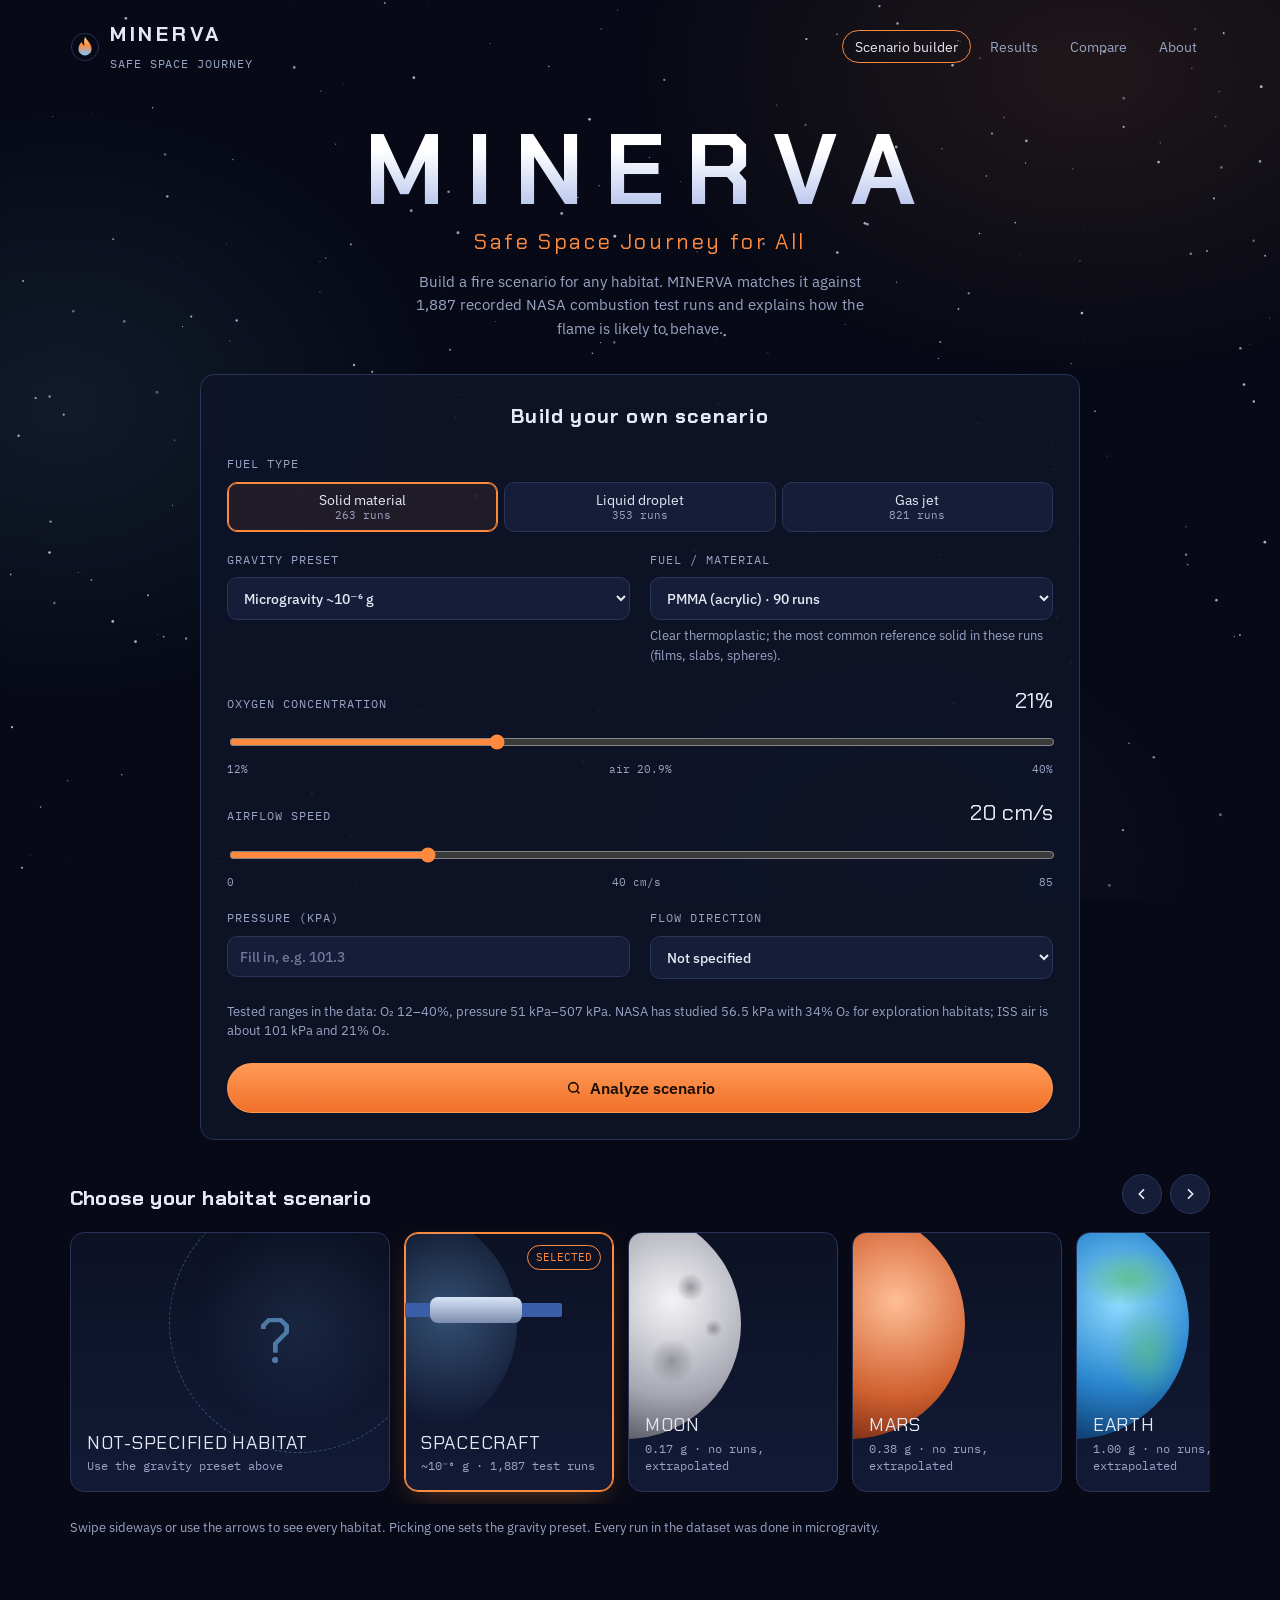
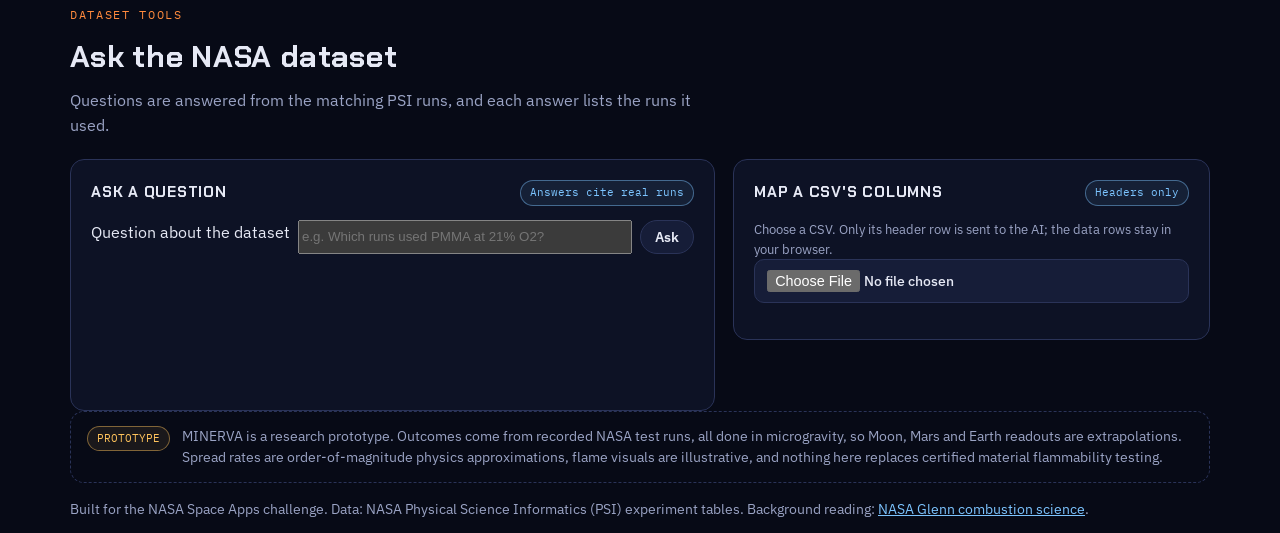
==== commit 2b97d568: "Wire dataset Q&A and CSV header mapping into the site - Dataset tools section on the home view: ask " ====
--- a/IGNIS website/index.html
+++ b/IGNIS website/index.html
@@ -114,6 +114,33 @@
         <button type="button" class="hab" data-env="earth" aria-pressed="false"><span class="planet p-earth"></span><span class="check">SELECTED</span><span class="name">Earth</span><span class="meta">1.00 g · no runs, extrapolated</span></button>
       </div>
       <p class="hint" style="margin:0">Swipe sideways or use the arrows to see every habitat. Picking one sets the gravity preset. Every run in the dataset was done in microgravity.</p>
+    </div>
+  </section>
+
+  <section class="dataset-tools" aria-labelledby="dt-h" style="margin-top:48px">
+    <div class="sec-head">
+      <p class="eyebrow">Dataset tools</p>
+      <h2 id="dt-h">Ask the NASA dataset</h2>
+      <p class="lede">Questions are answered from the matching PSI runs, and each answer lists the runs it used.</p>
+    </div>
+    <div class="grid-2">
+      <div class="panel" aria-labelledby="ask-h">
+        <div class="panel-title"><h3 id="ask-h">Ask a question</h3><span class="tag info">Answers cite real runs</span></div>
+        <form id="askForm" style="display:flex;gap:8px;flex-wrap:wrap">
+          <label for="askQ" class="sr-only">Question about the dataset</label>
+          <input id="askQ" type="text" maxlength="500" required minlength="3" style="flex:1;min-width:200px"
+                 placeholder="e.g. Which runs used PMMA at 21% O2?">
+          <button type="submit" class="btn small" id="askBtn">Ask</button>
+        </form>
+        <div class="ai-text" id="askAns" aria-live="polite"></div>
+        <ul class="ask-sources" id="askSrc"></ul>
+      </div>
+      <div class="panel" aria-labelledby="map-h">
+        <div class="panel-title"><h3 id="map-h">Map a CSV's columns</h3><span class="tag info">Headers only</span></div>
+        <p class="hint">Choose a CSV. Only its header row is sent to the AI; the data rows stay in your browser.</p>
+        <input type="file" id="csvHead" accept=".csv,text/csv">
+        <ul class="ask-sources" id="colMap"></ul>
+      </div>
     </div>
   </section>
 </div>
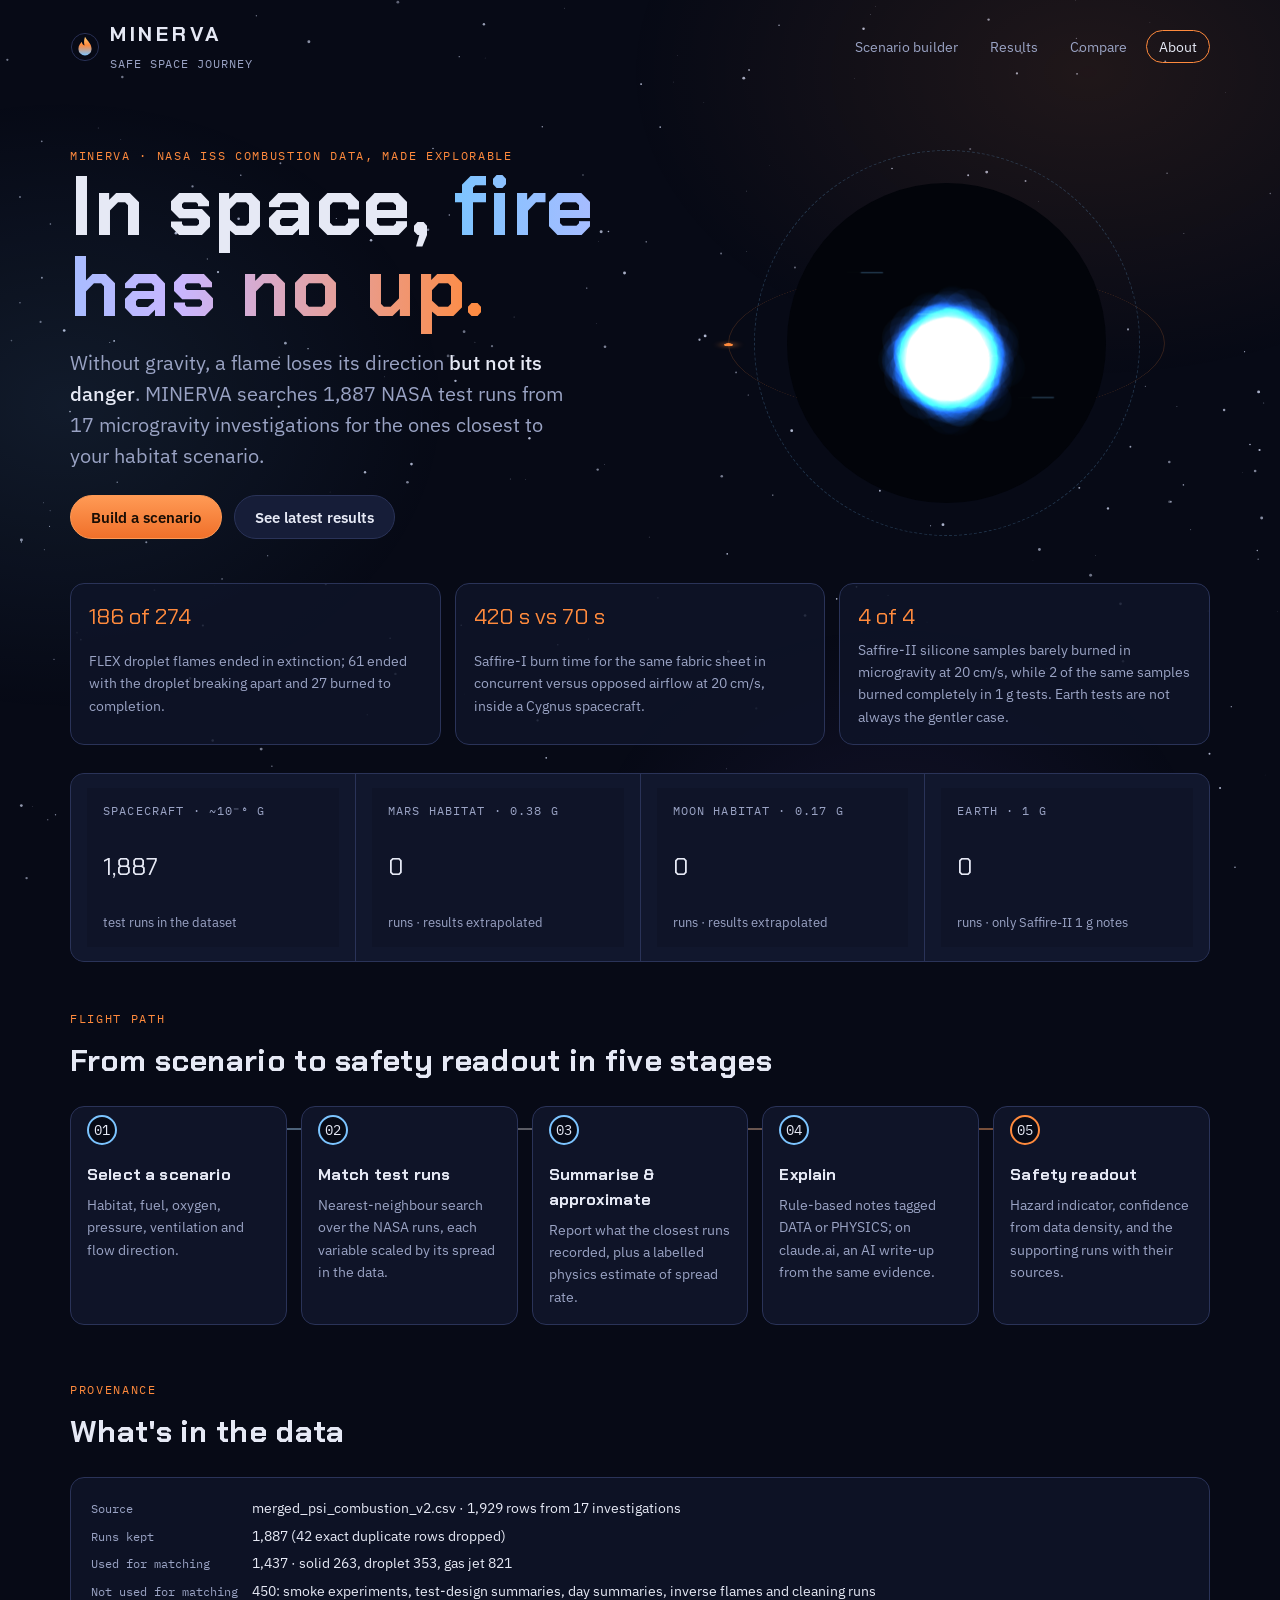
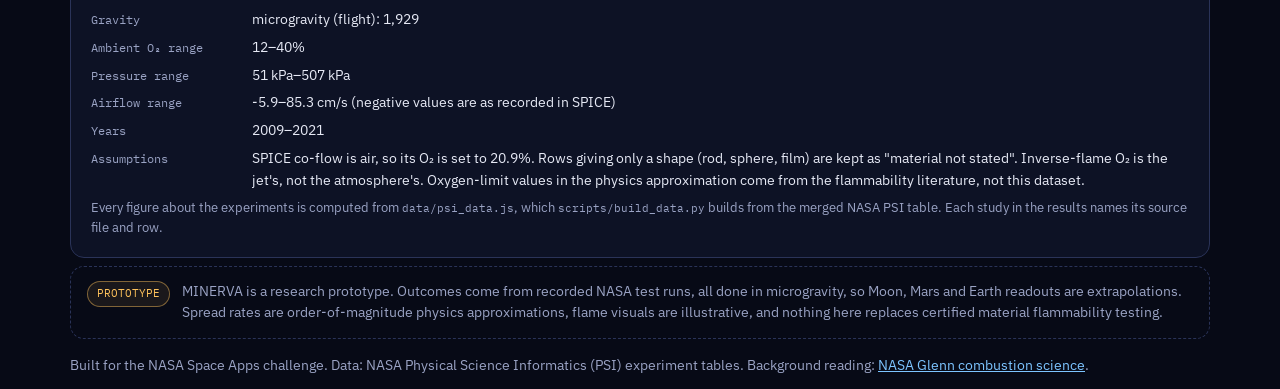
==== commit 621071b5: "Open About on first visit; rank a CSV's rows against the current scenario - No hash now opens the Ab" ====
--- a/IGNIS website/index.html
+++ b/IGNIS website/index.html
@@ -15,7 +15,7 @@
 
 <header class="wrap">
   <nav class="nav" aria-label="Main">
-    <a class="brand" href="#home">
+    <a class="brand" href="#about">
       <svg width="30" height="30" viewBox="0 0 32 32" aria-hidden="true" style="flex:none"><defs><linearGradient id="fg" x1="0" y1="1" x2="0" y2="0"><stop offset="0" stop-color="#7cc4ff"/><stop offset=".55" stop-color="#ff8a3d"/><stop offset="1" stop-color="#ffd27a"/></linearGradient></defs><circle cx="16" cy="16" r="14.5" fill="none" stroke="#2a3358"/><path d="M16 5c3 5 7 7.5 7 13a7 7 0 0 1-14 0c0-3.6 2-5.6 3.5-7.6.5 2.4 1.6 3.6 3 4.1C14.6 11.2 15 8 16 5z" fill="url(#fg)"/></svg>
       <span><b>MINERVA</b><br><small>SAFE SPACE JOURNEY</small></span>
     </a>
@@ -137,9 +137,10 @@
       </div>
       <div class="panel" aria-labelledby="map-h">
         <div class="panel-title"><h3 id="map-h">Map a CSV's columns</h3><span class="tag info">Headers only</span></div>
-        <p class="hint">Choose a CSV. Only its header row is sent to the AI; the data rows stay in your browser.</p>
+        <p class="hint">Choose a CSV. Only its header row is sent to the AI; the data rows stay in your browser, where the closest rows to your current scenario are listed.</p>
         <input type="file" id="csvHead" accept=".csv,text/csv">
         <ul class="ask-sources" id="colMap"></ul>
+        <ul class="ask-sources" id="csvTop"></ul>
       </div>
     </div>
   </section>
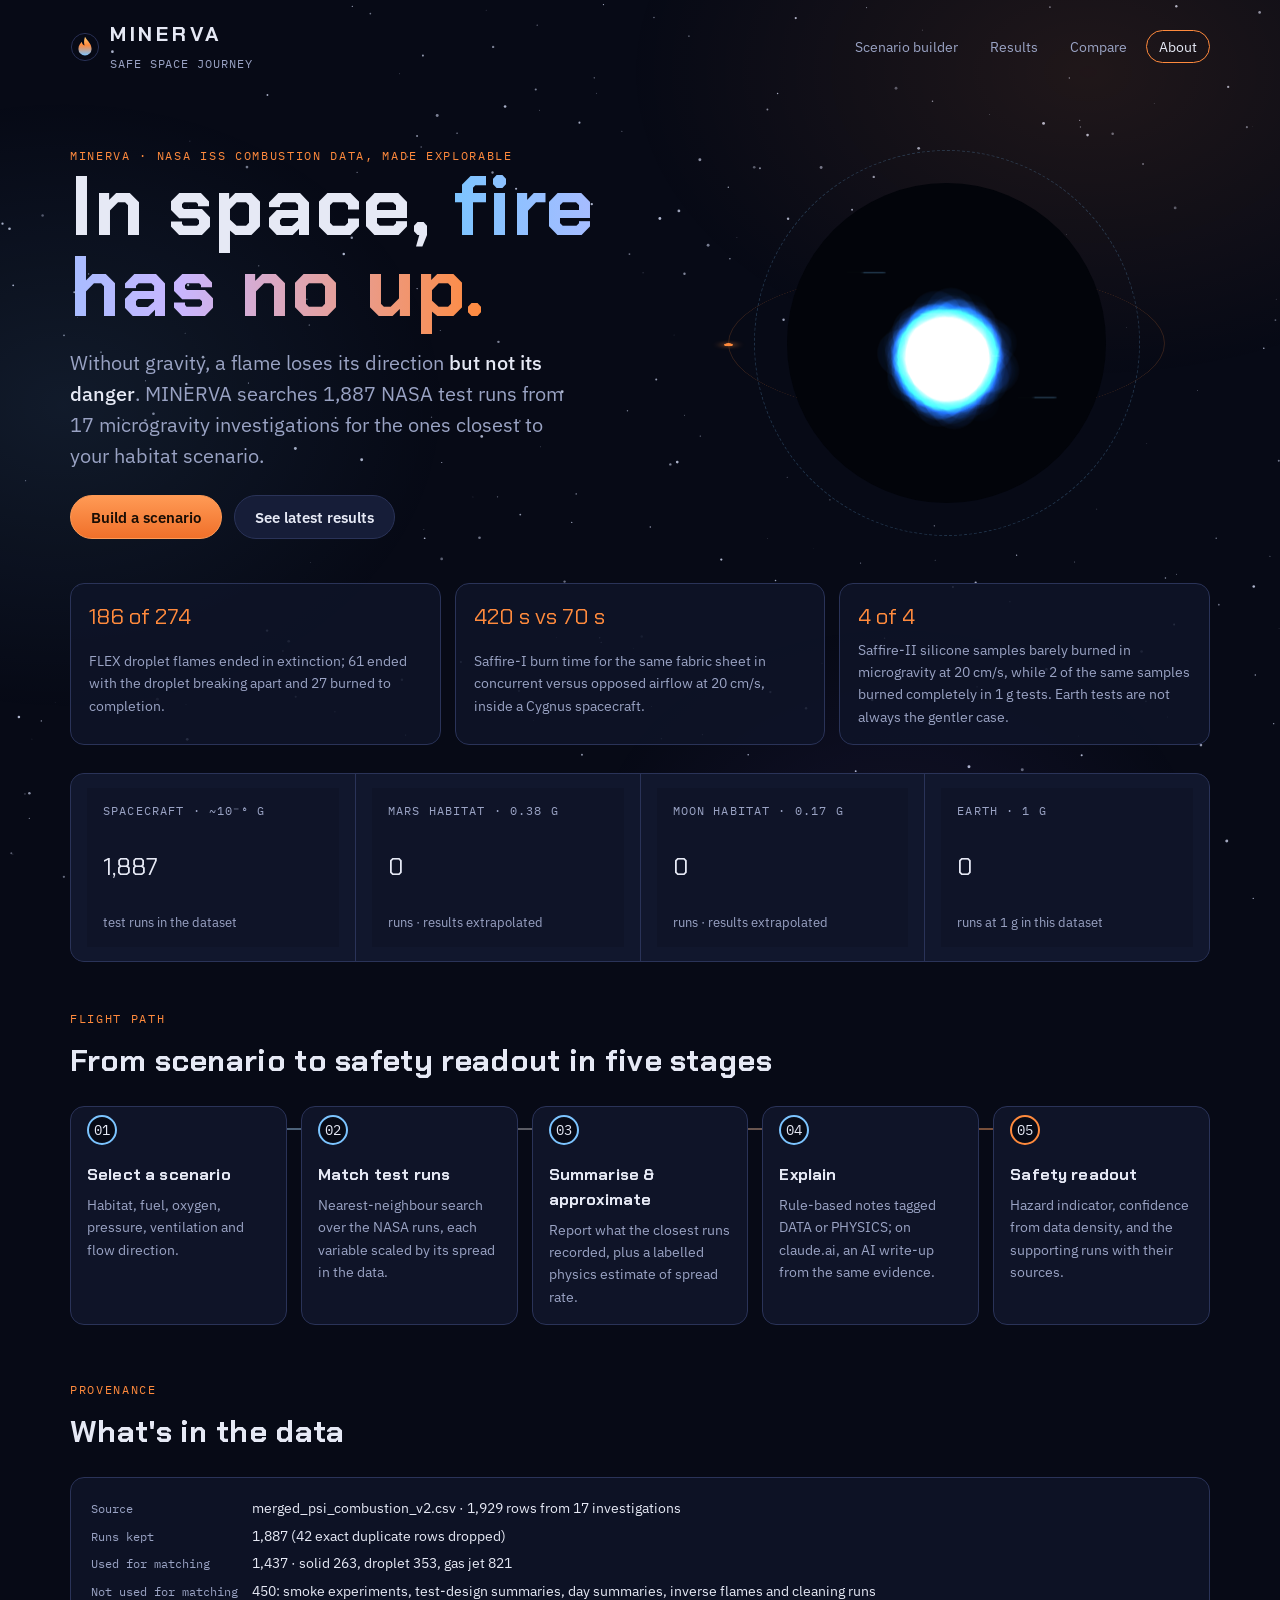
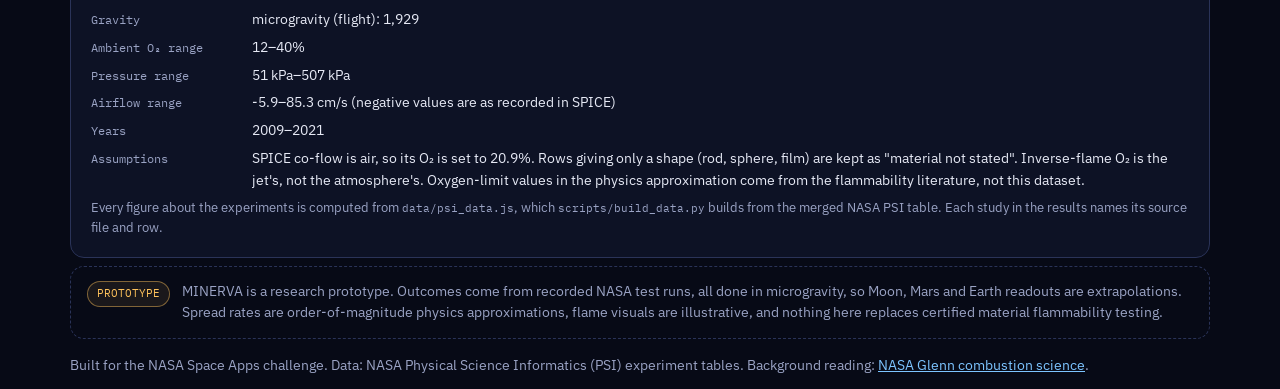
==== commit 6156a085: "Count runs per environment from the data instead of hard-coded zeros Mars, Moon, and Earth run count" ====
--- a/IGNIS website/index.html
+++ b/IGNIS website/index.html
@@ -313,9 +313,9 @@
   </div>
   <div class="telemetry" role="list" aria-label="Test runs per environment">
     <div role="listitem"><div class="k">Spacecraft · ~10⁻⁶ g</div><div class="v mono" data-stat="runs">—</div><div class="s">test runs in the dataset</div></div>
-    <div role="listitem"><div class="k">Mars habitat · 0.38 g</div><div class="v mono">0</div><div class="s">runs · results extrapolated</div></div>
-    <div role="listitem"><div class="k">Moon habitat · 0.17 g</div><div class="v mono">0</div><div class="s">runs · results extrapolated</div></div>
-    <div role="listitem"><div class="k">Earth · 1 g</div><div class="v mono">0</div><div class="s">runs · only Saffire-II 1 g notes</div></div>
+    <div role="listitem"><div class="k">Mars habitat · 0.38 g</div><div class="v mono" id="tel-mars">—</div><div class="s">runs · results extrapolated</div></div>
+    <div role="listitem"><div class="k">Moon habitat · 0.17 g</div><div class="v mono" id="tel-moon">—</div><div class="s">runs · results extrapolated</div></div>
+    <div role="listitem"><div class="k">Earth · 1 g</div><div class="v mono" id="tel-earth">—</div><div class="s">runs at 1 g in this dataset</div></div>
   </div>
   <section class="sec" aria-labelledby="journey-h">
     <div class="sec-head"><p class="eyebrow">Flight path</p><h2 id="journey-h">From scenario to safety readout in five stages</h2></div>
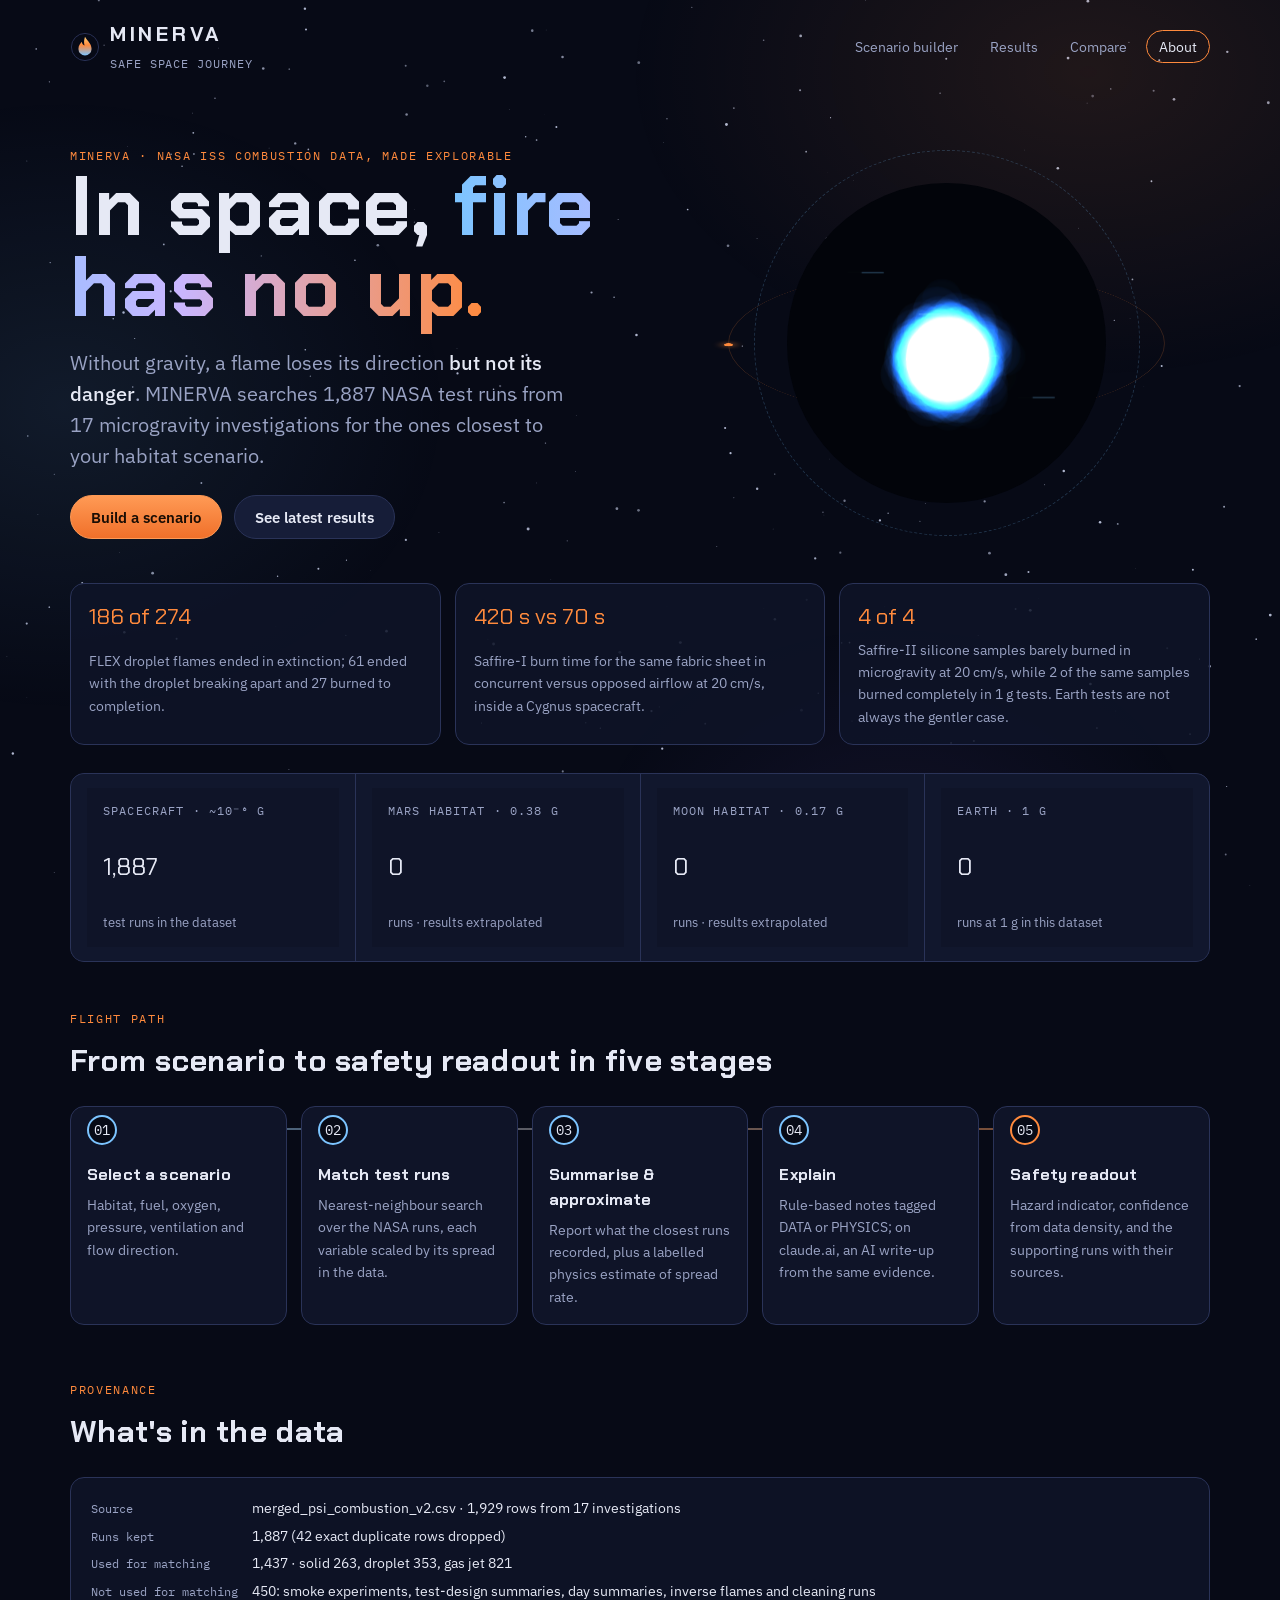
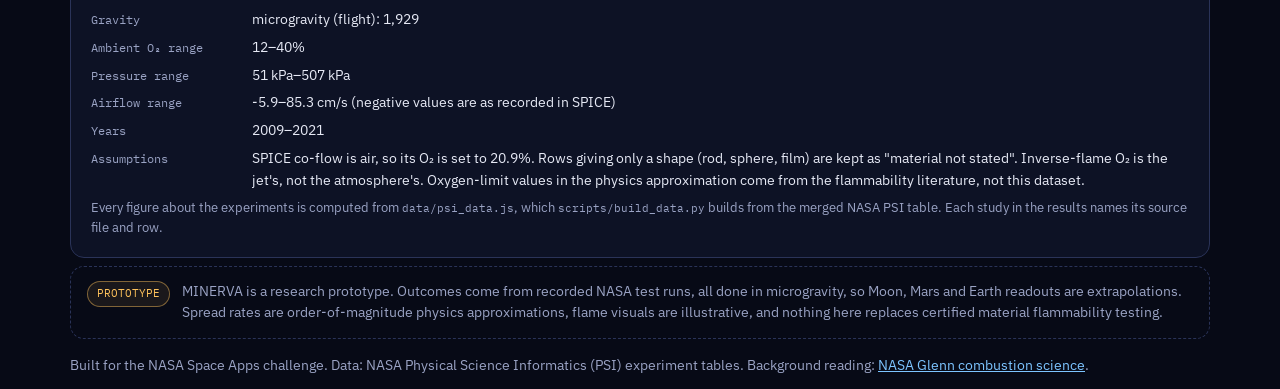
==== commit 622c640c: "Add coverage gaps, CSV data checks, Word scenario report, and outcome labeller - /coverage (ai-engin" ====
--- a/IGNIS website/index.html
+++ b/IGNIS website/index.html
@@ -143,6 +143,13 @@
         <ul class="ask-sources" id="csvTop"></ul>
       </div>
     </div>
+    <div class="panel" aria-labelledby="gap-h" style="margin-top:16px">
+      <div class="panel-title"><h3 id="gap-h">Where the data has no runs</h3><span class="tag info">Gravity × fuel × O₂</span></div>
+      <p class="hint">Counted from recorded runs. Empty combinations are the experiments that would fill the gaps.</p>
+      <button type="button" class="btn small" id="gapBtn">Show gaps</button>
+      <p class="hint" id="gapNote"></p>
+      <ul class="ask-sources" id="gapList"></ul>
+    </div>
   </section>
 </div>
 
@@ -169,6 +176,7 @@
         <div class="ai-foot">
           <span class="ai-src" id="r-ai-src">Rule-based interpretation</span>
           <button type="button" class="btn small" id="r-ai-btn" hidden>Ask MINERVA AI</button>
+          <button type="button" class="btn small" id="r-report">Download Word report</button>
         </div>
         <details class="notes">
           <summary>Data and physics notes</summary>
